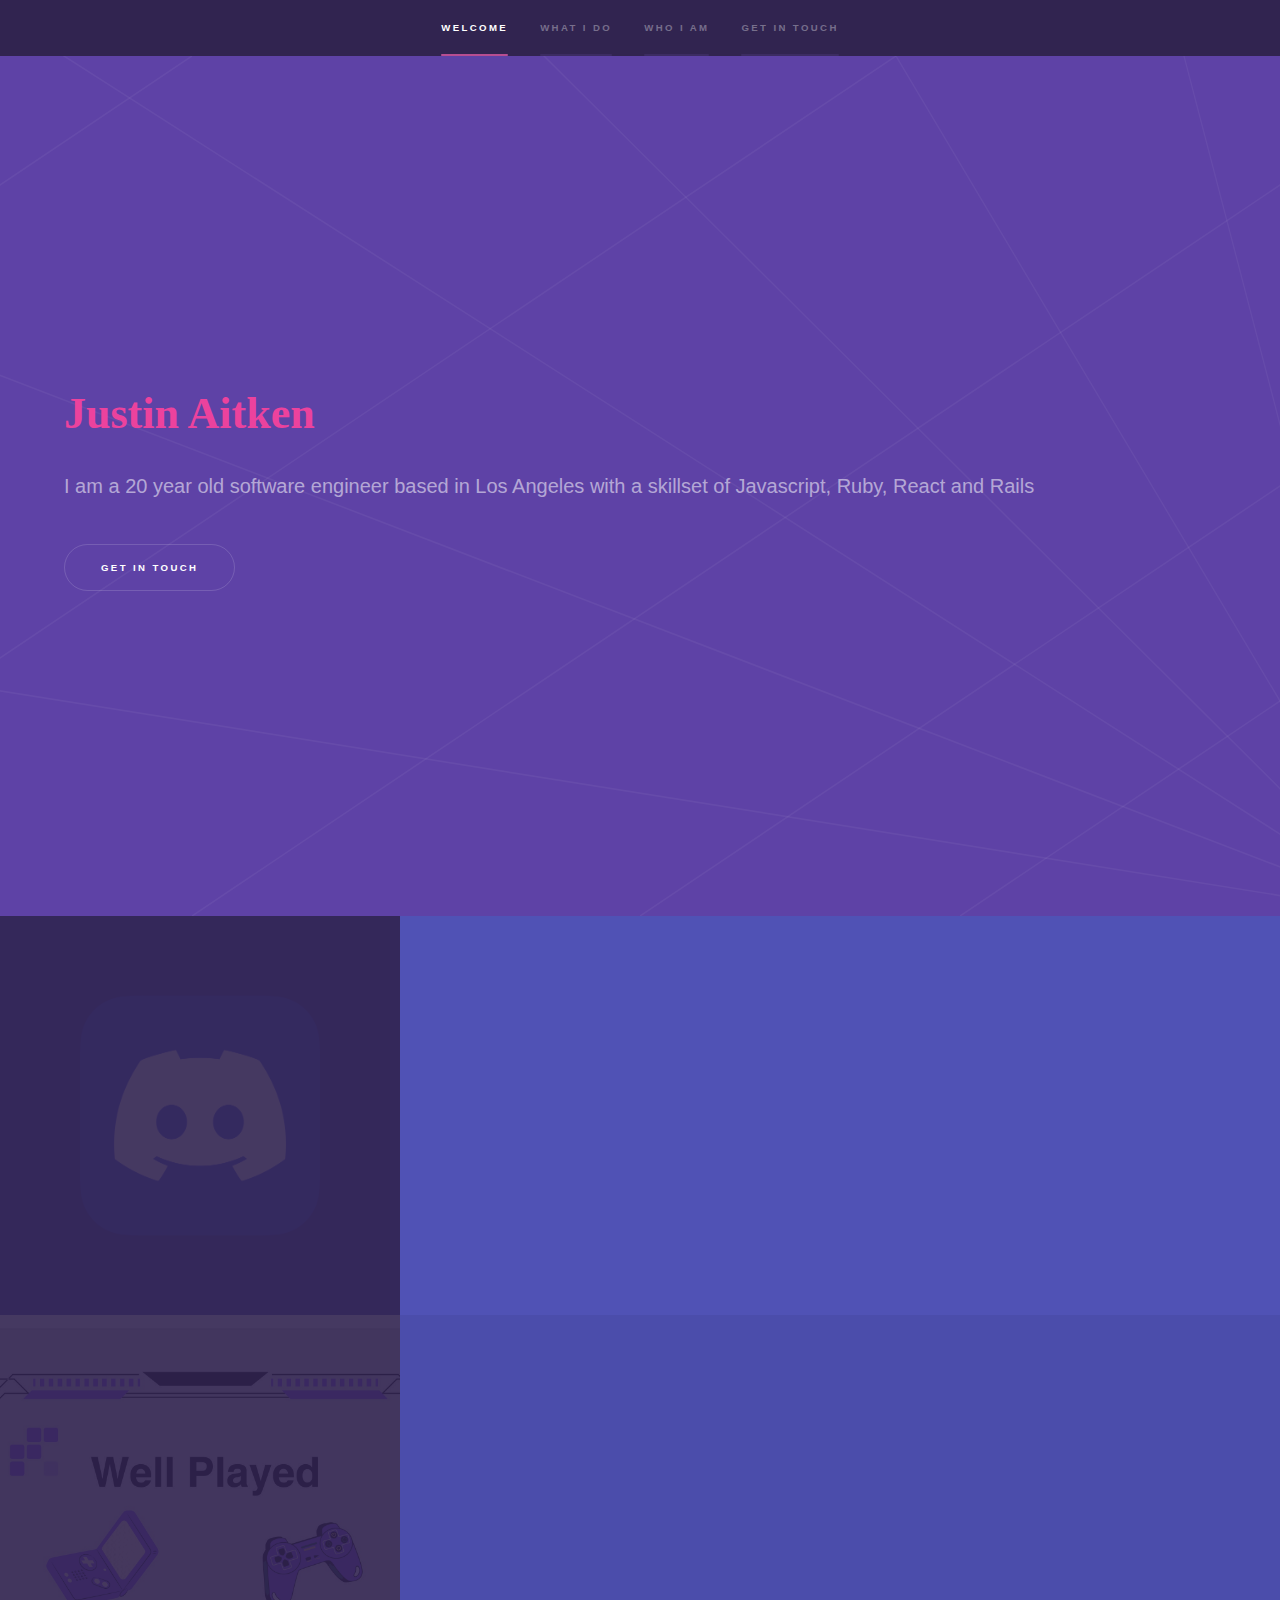
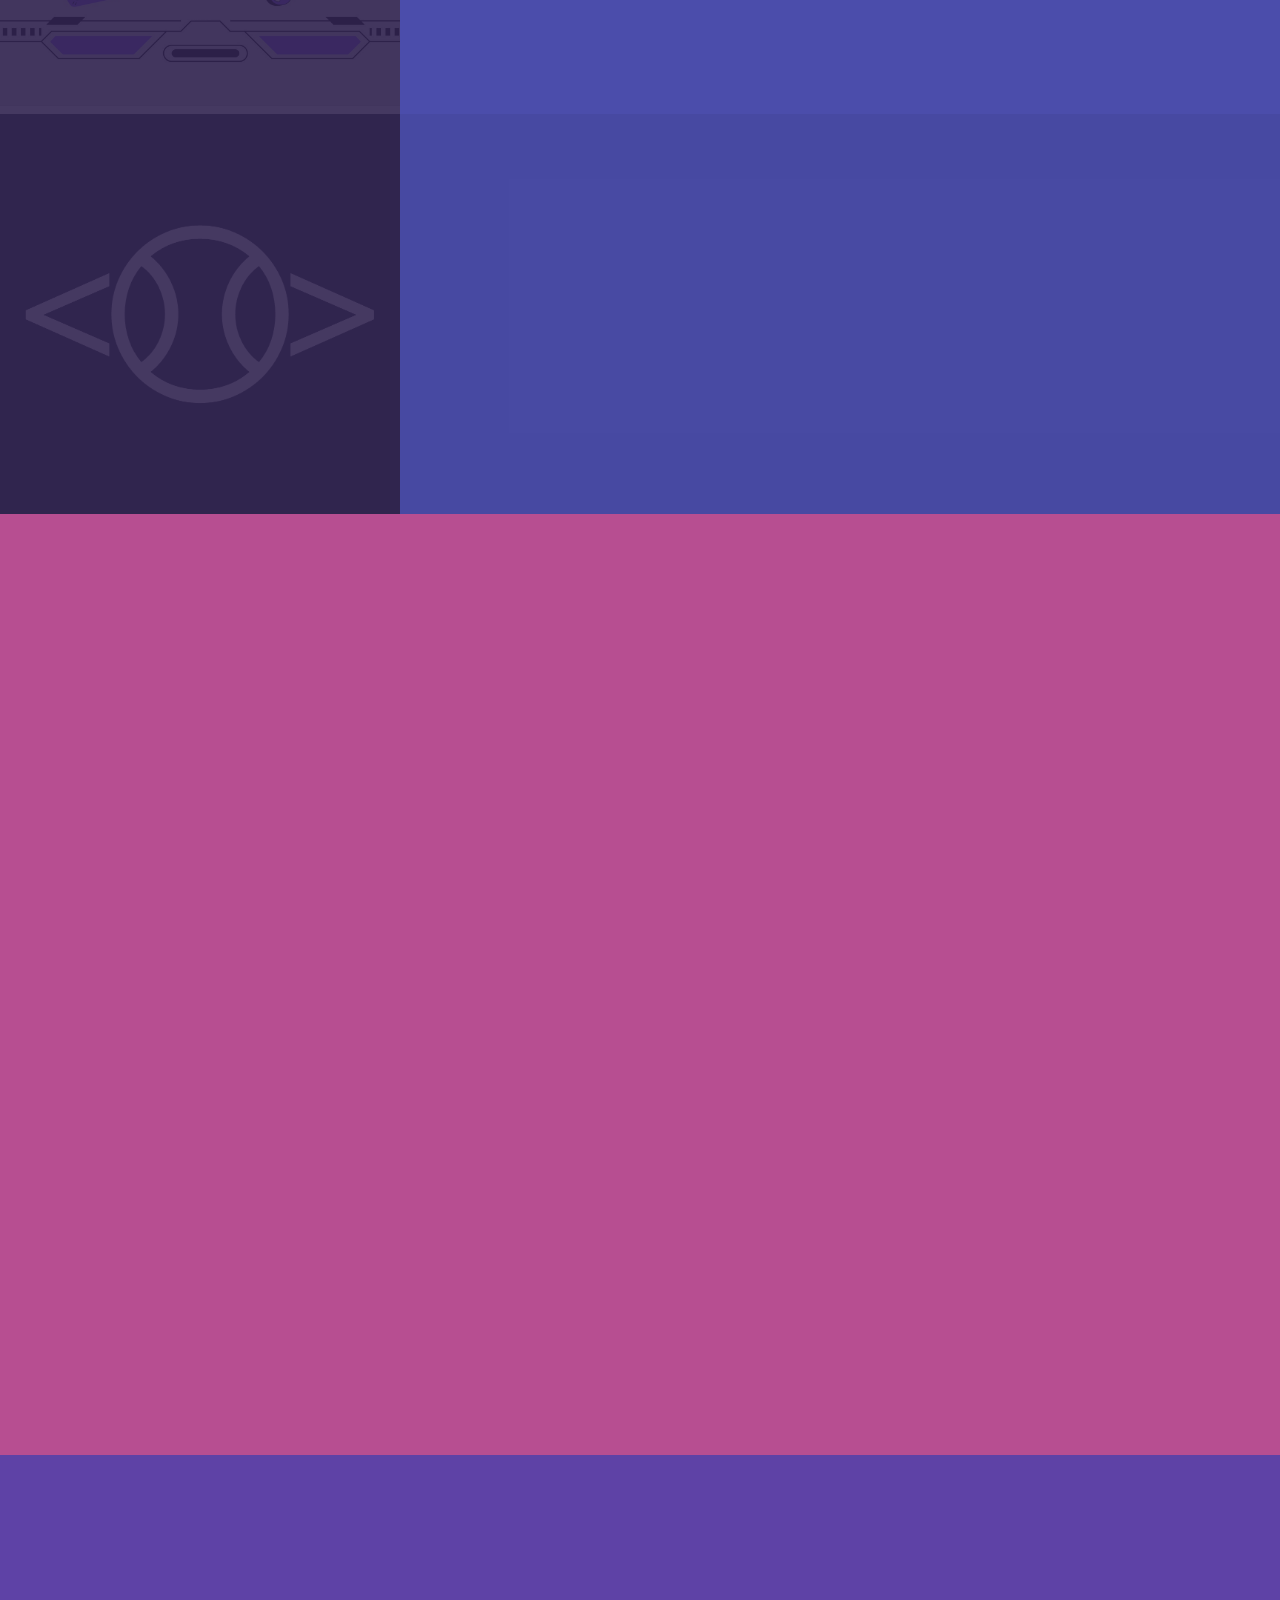
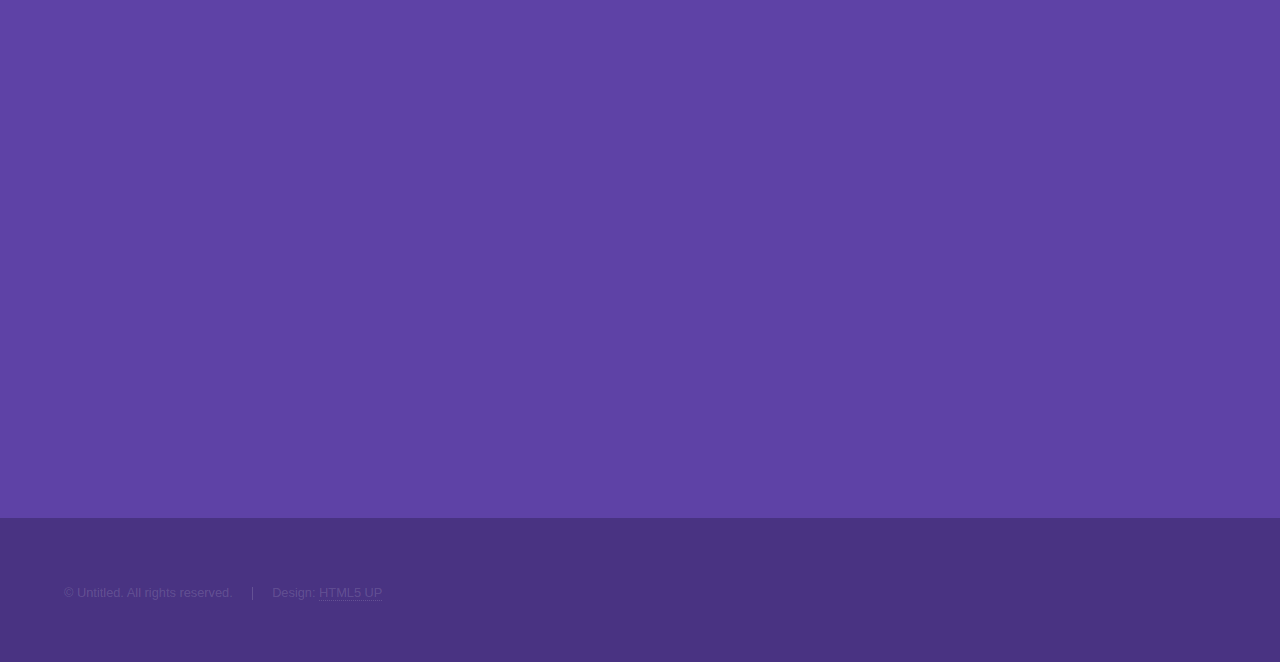
==== index.html @ 2316baf5 "initial 2" ====
<!DOCTYPE HTML>

<!--
	Hyperspace by HTML5 UP
	html5up.net | @ajlkn
	Free for personal and commercial use under the CCA 3.0 license (html5up.net/license)
-->

<html>
	<head>
		<title>Hyperspace by HTML5 UP</title>
		<meta charset="utf-8" />
		<meta name="viewport" content="width=device-width, initial-scale=1, user-scalable=no" />
		<link rel="stylesheet" href="assets/css/main.css" />
		<noscript><link rel="stylesheet" href="assets/css/noscript.css" /></noscript>
	</head>
	<body class="is-preload">

		<!-- Sidebar -->
			<section id="sidebar">
				<div class="inner">
					<nav>
						<ul class="menu-bar">
							<li><a href="#intro">Welcome</a></li>
							<li><a href="#one">What I Do</a></li>
							<li><a href="#two">Who I Am</a></li>
							<li><a href="#three">Get in touch</a></li>
						</ul>
					</nav>
				</div>
			</section>

		<!-- Wrapper -->
			<div id="wrapper">

				<!-- Intro -->
					<section id="intro" class="wrapper style1 fullscreen fade-up">
						<div class="inner">
							<h1 class="sig-name">Justin Aitken</h1>
							<p>I am a 20 year old software engineer based in Los Angeles with a skillset of Javascript, Ruby, React and Rails</p>
							<ul class="actions">
								<li><a href="#three" class="button">GET IN TOUCH</a></li>
							</ul>
						</div>
					</section>
				<!-- One -->
					<section id="one" class="wrapper style2 spotlights">
						<section>
							<a href="#" class="image"><img src="/images/thiscord.webp" alt="" data-position="center center" /></a>
							<div class="content">
								<div class="inner">
									<h2>Thiscord</h2>
									<p>A discord clone made with React, Redux and Rails. Thiscord allows users to create severs where other user can join chat with eachother in real time</p>
									<ul class="actions">
										<li><a href="generic.html" class="button">GitHub</a></li>
									</ul>
									<ul class="actions">
										<li><a href="generic.html" class="button">Live Demo</a></li>
									</ul>
								</div>
							</div>
						</section>
						<section>
							<a href="#" class="image"><img src="images/well-played.jpg" alt="" data-position="top center" /></a>
							<div class="content">
								<div class="inner">
									<h2>Well Played</h2>
									<p>Phasellus convallis elit id ullamcorper pulvinar. Duis aliquam turpis mauris, eu ultricies erat malesuada quis. Aliquam dapibus.</p>
									<ul class="actions">
										<li><a href="generic.html" class="button">GitHub</a></li>
									</ul>
									<ul class="actions">
										<li><a href="generic.html" class="button">Live Demo</a></li>
									</ul>
								</div>
							</div>
						</section>
						<section>
							<a href="#" class="image"><img src="images/comparator.jpg" alt="" data-position="25% 25%" /></a>
							<div class="content">
								<div class="inner">
									<h2>Comparator</h2>
									<p>Phasellus convallis elit id ullamcorper pulvinar. Duis aliquam turpis mauris, eu ultricies erat malesuada quis. Aliquam dapibus.</p>
									<ul class="actions">
										<li><a href="generic.html" class="button">GitHub</a></li>
									</ul>
									<ul class="actions">
										<li><a href="generic.html" class="button">Live Demo</a></li>
									</ul>
								</div>
							</div>
						</section>
					</section>

				<!-- Two -->
					<section id="two" class="wrapper style3 fade-up">
						<div class="inner">
							<h2>What we do</h2>
							<p>Phasellus convallis elit id ullamcorper pulvinar. Duis aliquam turpis mauris, eu ultricies erat malesuada quis. Aliquam dapibus, lacus eget hendrerit bibendum, urna est aliquam sem, sit amet imperdiet est velit quis lorem.</p>
							<div class="features">
								<section>
									<span class="icon solid major fa-code"></span>
									<h3>Lorem ipsum amet</h3>
									<p>Phasellus convallis elit id ullam corper amet et pulvinar. Duis aliquam turpis mauris, sed ultricies erat dapibus.</p>
								</section>
								<section>
									<span class="icon solid major fa-lock"></span>
									<h3>Aliquam sed nullam</h3>
									<p>Phasellus convallis elit id ullam corper amet et pulvinar. Duis aliquam turpis mauris, sed ultricies erat dapibus.</p>
								</section>
								<section>
									<span class="icon solid major fa-cog"></span>
									<h3>Sed erat ullam corper</h3>
									<p>Phasellus convallis elit id ullam corper amet et pulvinar. Duis aliquam turpis mauris, sed ultricies erat dapibus.</p>
								</section>
								<section>
									<span class="icon solid major fa-desktop"></span>
									<h3>Veroeros quis lorem</h3>
									<p>Phasellus convallis elit id ullam corper amet et pulvinar. Duis aliquam turpis mauris, sed ultricies erat dapibus.</p>
								</section>
								<section>
									<span class="icon solid major fa-link"></span>
									<h3>Urna quis bibendum</h3>
									<p>Phasellus convallis elit id ullam corper amet et pulvinar. Duis aliquam turpis mauris, sed ultricies erat dapibus.</p>
								</section>
								<section>
									<span class="icon major fa-gem"></span>
									<h3>Aliquam urna dapibus</h3>
									<p>Phasellus convallis elit id ullam corper amet et pulvinar. Duis aliquam turpis mauris, sed ultricies erat dapibus.</p>
								</section>
							</div>
							<ul class="actions">
								<li><a href="generic.html" class="button">Learn more</a></li>
							</ul>
						</div>
					</section>

				<!-- Three -->
					<section id="three" class="wrapper style1 fade-up">
						<div class="inner">
							<h2>Get in touch</h2>
							<p>Phasellus convallis elit id ullamcorper pulvinar. Duis aliquam turpis mauris, eu ultricies erat malesuada quis. Aliquam dapibus, lacus eget hendrerit bibendum, urna est aliquam sem, sit amet imperdiet est velit quis lorem.</p>
							<div class="split style1">
								<section>
									<form method="post" action="#">
										<div class="fields">
											<div class="field half">
												<label for="name">Name</label>
												<input type="text" name="name" id="name" />
											</div>
											<div class="field half">
												<label for="email">Email</label>
												<input type="text" name="email" id="email" />
											</div>
											<div class="field">
												<label for="message">Message</label>
												<textarea name="message" id="message" rows="5"></textarea>
											</div>
										</div>
										<ul class="actions">
											<li><a href="" class="button submit">Send Message</a></li>
										</ul>
									</form>
								</section>
								<section>
									<ul class="contact">
										<li>
											<h3>Address</h3>
											<span>12345 Somewhere Road #654<br />
											Nashville, TN 00000-0000<br />
											USA</span>
										</li>
										<li>
											<h3>Email</h3>
											<a href="#">user@untitled.tld</a>
										</li>
										<li>
											<h3>Phone</h3>
											<span>(000) 000-0000</span>
										</li>
										<li>
											<h3>Social</h3>
											<ul class="icons">
												<li><a href="#" class="icon brands fa-twitter"><span class="label">Twitter</span></a></li>
												<li><a href="#" class="icon brands fa-facebook-f"><span class="label">Facebook</span></a></li>
												<li><a href="#" class="icon brands fa-github"><span class="label">GitHub</span></a></li>
												<li><a href="#" class="icon brands fa-instagram"><span class="label">Instagram</span></a></li>
												<li><a href="#" class="icon brands fa-linkedin-in"><span class="label">LinkedIn</span></a></li>
											</ul>
										</li>
									</ul>
								</section>
							</div>
						</div>
					</section>

			</div>

		<!-- Footer -->
			<footer id="footer" class="wrapper style1-alt">
				<div class="inner">
					<ul class="menu">
						<li>&copy; Untitled. All rights reserved.</li><li>Design: <a href="http://html5up.net">HTML5 UP</a></li>
					</ul>
				</div>
			</footer>

		<!-- Scripts -->
			<script src="assets/js/jquery.min.js"></script>
			<script src="assets/js/jquery.scrollex.min.js"></script>
			<script src="assets/js/jquery.scrolly.min.js"></script>
			<script src="assets/js/browser.min.js"></script>
			<script src="assets/js/breakpoints.min.js"></script>
			<script src="assets/js/util.js"></script>
			<script src="assets/js/main.js"></script>

	</body>
</html>
---- assets/css/main.css ----
@import url(fontawesome-all.min.css);

/*
	Hyperspace by HTML5 UP
	html5up.net | @ajlkn
	Free for personal and commercial use under the CCA 3.0 license (html5up.net/license)
*/

html, body, div, span, applet, object,
iframe, h1, h2, h3, h4, h5, h6, p, blockquote,
pre, a, abbr, acronym, address, big, cite,
code, del, dfn, em, img, ins, kbd, q, s, samp,
small, strike, strong, sub, sup, tt, var, b,
u, i, center, dl, dt, dd, ol, ul, li, fieldset,
form, label, legend, table, caption, tbody,
tfoot, thead, tr, th, td, article, aside,
canvas, details, embed, figure, figcaption,
footer, header, hgroup, menu, nav, output, ruby,
section, summary, time, mark, audio, video {
	margin: 0;
	padding: 0;
	border: 0;
	font-size: 100%;
	font: inherit;
	vertical-align: baseline;}

article, aside, details, figcaption, figure,
footer, header, hgroup, menu, nav, section {
	display: block;}

body {
	line-height: 1;
}

ol, ul {
	list-style: none;
}

blockquote, q {
	quotes: none;
}

	blockquote:before, blockquote:after, q:before, q:after {
		content: '';
		content: none;
	}

table {
	border-collapse: collapse;
	border-spacing: 0;
}

body {
	-webkit-text-size-adjust: none;
}

mark {
	background-color: transparent;
	color: inherit;
}

input::-moz-focus-inner {
	border: 0;
	padding: 0;
}

input, select, textarea {
	-moz-appearance: none;
	-webkit-appearance: none;
	-ms-appearance: none;
	appearance: none;
}

/* Basic */

	@-ms-viewport {
		width: device-width;
	}

	body {
		-ms-overflow-style: scrollbar;
	}

	@media screen and (max-width: 480px) {

		html, body {
			min-width: 320px;
		}

	}

	html {
		box-sizing: border-box;
	}

	*, *:before, *:after {
		box-sizing: inherit;
	}

	body {
		background: #312450;
	}

		body.is-preload *, body.is-preload *:before, body.is-preload *:after {
			-moz-animation: none !important;
			-webkit-animation: none !important;
			-ms-animation: none !important;
			animation: none !important;
			-moz-transition: none !important;
			-webkit-transition: none !important;
			-ms-transition: none !important;
			transition: none !important;
		}

/* Type */

	body, input, select, textarea {
		color: rgba(255, 255, 255, 0.55);
		font-family: Arial, Helvetica, sans-serif;
		font-size: 16.5pt;
		font-weight: normal;
		line-height: 1.75;
	}

		@media screen and (max-width: 1680px) {

			body, input, select, textarea {
				font-size: 13pt;
			}

		}

		@media screen and (max-width: 1280px) {

			body, input, select, textarea {
				font-size: 12pt;
			}

		}

		@media screen and (max-width: 360px) {

			body, input, select, textarea {
				font-size: 11pt;
			}

		}

	a {
		-moz-transition: color 0.2s ease, border-bottom-color 0.2s ease;
		-webkit-transition: color 0.2s ease, border-bottom-color 0.2s ease;
		-ms-transition: color 0.2s ease, border-bottom-color 0.2s ease;
		transition: color 0.2s ease, border-bottom-color 0.2s ease;
		border-bottom: dotted 1px rgba(255, 255, 255, 0.35);
		color: inherit;
		text-decoration: none;
	}

		a:hover {
			border-bottom-color: transparent;
			color: #ffffff;
		}

	strong, b {
		color: #ffffff;
		font-weight: bold;
	}

	em, i {
		font-style: italic;
	}

	p {
		margin: 0 0 2em 0;
	}

	h1, h2, h3, h4, h5, h6 {
		color: #ffffff;
		font-weight: bold;
		line-height: 1.5;
		margin: 0 0 0.5em 0;
	}

		h1 a, h2 a, h3 a, h4 a, h5 a, h6 a {
			color: inherit;
			text-decoration: none;
		}

	h1 {
		font-size: 2.75em;
	}

		h1.major {
			margin: 0 0 1.3em 0;
			position: relative;
			padding-bottom: 0.35em;
		}

			h1.major:after {
				background-image: -moz-linear-gradient(to right, #5e42a6, #b74e91);
				background-image: -webkit-linear-gradient(to right, #5e42a6, #b74e91);
				background-image: -ms-linear-gradient(to right, #5e42a6, #b74e91);
				background-image: linear-gradient(to right, #5e42a6, #b74e91);
				-moz-transition: max-width 0.2s ease;
				-webkit-transition: max-width 0.2s ease;
				-ms-transition: max-width 0.2s ease;
				transition: max-width 0.2s ease;
				border-radius: 0.2em;
				bottom: 0;
				content: '';
				height: 0.05em;
				position: absolute;
				right: 0;
				width: 100%;
			}

	h2 {
		font-size: 1.75em;
	}

	h3 {
		font-size: 1.1em;
	}

	h4 {
		font-size: 1em;
	}

	h5 {
		font-size: 0.8em;
	}

	h6 {
		font-size: 0.6em;
	}

	@media screen and (max-width: 736px) {

		h1 {
			font-size: 2em;
		}

		h2 {
			font-size: 1.25em;
		}

		h3 {
			font-size: 1em;
		}

		h4 {
			font-size: 0.8em;
		}

		h5 {
			font-size: 0.6em;
		}

		h6 {
			font-size: 0.6em;
		}

	}

	sub {
		font-size: 0.8em;
		position: relative;
		top: 0.5em;
	}

	sup {
		font-size: 0.8em;
		position: relative;
		top: -0.5em;
	}

	blockquote {
		border-left: solid 4px rgba(255, 255, 255, 0.15);
		font-style: italic;
		margin: 0 0 2em 0;
		padding: 0.5em 0 0.5em 2em;
	}

	code {
		background: rgba(255, 255, 255, 0.05);
		border-radius: 0.25em;
		border: solid 1px rgba(255, 255, 255, 0.15);
		font-family: "Courier New", monospace;
		font-size: 0.9em;
		margin: 0 0.25em;
		padding: 0.25em 0.65em;
	}

	pre {
		-webkit-overflow-scrolling: touch;
		font-family: "Courier New", monospace;
		font-size: 0.9em;
		margin: 0 0 2em 0;
	}

		pre code {
			display: block;
			line-height: 1.75em;
			padding: 1em 1.5em;
			overflow-x: auto;
		}

	hr {
		border: 0;
		border-bottom: solid 1px rgba(255, 255, 255, 0.15);
		margin: 2em 0;
	}

		hr.major {
			margin: 3em 0;
		}

	.align-left {
		text-align: left;
	}

	.align-center {
		text-align: center;
	}

	.align-right {
		text-align: right;
	}

/* Row */

	.row {
		display: flex;
		flex-wrap: wrap;
		box-sizing: border-box;
		align-items: stretch;
	}

		.row > * {
			box-sizing: border-box;
		}

		.row.gtr-uniform > * > :last-child {
			margin-bottom: 0;
		}

		.row.aln-left {
			justify-content: flex-start;
		}

		.row.aln-center {
			justify-content: center;
		}

		.row.aln-right {
			justify-content: flex-end;
		}

		.row.aln-top {
			align-items: flex-start;
		}

		.row.aln-middle {
			align-items: center;
		}

		.row.aln-bottom {
			align-items: flex-end;
		}

		.row > .imp {
			order: -1;
		}

		.row > .col-1 {
			width: 8.33333%;
		}

		.row > .off-1 {
			margin-left: 8.33333%;
		}

		.row > .col-2 {
			width: 16.66667%;
		}

		.row > .off-2 {
			margin-left: 16.66667%;
		}

		.row > .col-3 {
			width: 25%;
		}

		.row > .off-3 {
			margin-left: 25%;
		}

		.row > .col-4 {
			width: 33.33333%;
		}

		.row > .off-4 {
			margin-left: 33.33333%;
		}

		.row > .col-5 {
			width: 41.66667%;
		}

		.row > .off-5 {
			margin-left: 41.66667%;
		}

		.row > .col-6 {
			width: 50%;
		}

		.row > .off-6 {
			margin-left: 50%;
		}

		.row > .col-7 {
			width: 58.33333%;
		}

		.row > .off-7 {
			margin-left: 58.33333%;
		}

		.row > .col-8 {
			width: 66.66667%;
		}

		.row > .off-8 {
			margin-left: 66.66667%;
		}

		.row > .col-9 {
			width: 75%;
		}

		.row > .off-9 {
			margin-left: 75%;
		}

		.row > .col-10 {
			width: 83.33333%;
		}

		.row > .off-10 {
			margin-left: 83.33333%;
		}

		.row > .col-11 {
			width: 91.66667%;
		}

		.row > .off-11 {
			margin-left: 91.66667%;
		}

		.row > .col-12 {
			width: 100%;
		}

		.row > .off-12 {
			margin-left: 100%;
		}

		.row.gtr-0 {
			margin-top: 0;
			margin-left: 0em;
		}

			.row.gtr-0 > * {
				padding: 0 0 0 0em;
			}

			.row.gtr-0.gtr-uniform {
				margin-top: 0em;
			}

				.row.gtr-0.gtr-uniform > * {
					padding-top: 0em;
				}

		.row.gtr-25 {
			margin-top: 0;
			margin-left: -0.375em;
		}

			.row.gtr-25 > * {
				padding: 0 0 0 0.375em;
			}

			.row.gtr-25.gtr-uniform {
				margin-top: -0.375em;
			}

				.row.gtr-25.gtr-uniform > * {
					padding-top: 0.375em;
				}

		.row.gtr-50 {
			margin-top: 0;
			margin-left: -0.75em;
		}

			.row.gtr-50 > * {
				padding: 0 0 0 0.75em;
			}

			.row.gtr-50.gtr-uniform {
				margin-top: -0.75em;
			}

				.row.gtr-50.gtr-uniform > * {
					padding-top: 0.75em;
				}

		.row {
			margin-top: 0;
			margin-left: -1.5em;
		}

			.row > * {
				padding: 0 0 0 1.5em;
			}

			.row.gtr-uniform {
				margin-top: -1.5em;
			}

				.row.gtr-uniform > * {
					padding-top: 1.5em;
				}

		.row.gtr-150 {
			margin-top: 0;
			margin-left: -2.25em;
		}

			.row.gtr-150 > * {
				padding: 0 0 0 2.25em;
			}

			.row.gtr-150.gtr-uniform {
				margin-top: -2.25em;
			}

				.row.gtr-150.gtr-uniform > * {
					padding-top: 2.25em;
				}

		.row.gtr-200 {
			margin-top: 0;
			margin-left: -3em;
		}

			.row.gtr-200 > * {
				padding: 0 0 0 3em;
			}

			.row.gtr-200.gtr-uniform {
				margin-top: -3em;
			}

				.row.gtr-200.gtr-uniform > * {
					padding-top: 3em;
				}

		@media screen and (max-width: 1680px) {

			.row {
				display: flex;
				flex-wrap: wrap;
				box-sizing: border-box;
				align-items: stretch;
			}

				.row > * {
					box-sizing: border-box;
				}

				.row.gtr-uniform > * > :last-child {
					margin-bottom: 0;
				}

				.row.aln-left {
					justify-content: flex-start;
				}

				.row.aln-center {
					justify-content: center;
				}

				.row.aln-right {
					justify-content: flex-end;
				}

				.row.aln-top {
					align-items: flex-start;
				}

				.row.aln-middle {
					align-items: center;
				}

				.row.aln-bottom {
					align-items: flex-end;
				}

				.row > .imp-xlarge {
					order: -1;
				}

				.row > .col-1-xlarge {
					width: 8.33333%;
				}

				.row > .off-1-xlarge {
					margin-left: 8.33333%;
				}

				.row > .col-2-xlarge {
					width: 16.66667%;
				}

				.row > .off-2-xlarge {
					margin-left: 16.66667%;
				}

				.row > .col-3-xlarge {
					width: 25%;
				}

				.row > .off-3-xlarge {
					margin-left: 25%;
				}

				.row > .col-4-xlarge {
					width: 33.33333%;
				}

				.row > .off-4-xlarge {
					margin-left: 33.33333%;
				}

				.row > .col-5-xlarge {
					width: 41.66667%;
				}

				.row > .off-5-xlarge {
					margin-left: 41.66667%;
				}

				.row > .col-6-xlarge {
					width: 50%;
				}

				.row > .off-6-xlarge {
					margin-left: 50%;
				}

				.row > .col-7-xlarge {
					width: 58.33333%;
				}

				.row > .off-7-xlarge {
					margin-left: 58.33333%;
				}

				.row > .col-8-xlarge {
					width: 66.66667%;
				}

				.row > .off-8-xlarge {
					margin-left: 66.66667%;
				}

				.row > .col-9-xlarge {
					width: 75%;
				}

				.row > .off-9-xlarge {
					margin-left: 75%;
				}

				.row > .col-10-xlarge {
					width: 83.33333%;
				}

				.row > .off-10-xlarge {
					margin-left: 83.33333%;
				}

				.row > .col-11-xlarge {
					width: 91.66667%;
				}

				.row > .off-11-xlarge {
					margin-left: 91.66667%;
				}

				.row > .col-12-xlarge {
					width: 100%;
				}

				.row > .off-12-xlarge {
					margin-left: 100%;
				}

				.row.gtr-0 {
					margin-top: 0;
					margin-left: 0em;
				}

					.row.gtr-0 > * {
						padding: 0 0 0 0em;
					}

					.row.gtr-0.gtr-uniform {
						margin-top: 0em;
					}

						.row.gtr-0.gtr-uniform > * {
							padding-top: 0em;
						}

				.row.gtr-25 {
					margin-top: 0;
					margin-left: -0.375em;
				}

					.row.gtr-25 > * {
						padding: 0 0 0 0.375em;
					}

					.row.gtr-25.gtr-uniform {
						margin-top: -0.375em;
					}

						.row.gtr-25.gtr-uniform > * {
							padding-top: 0.375em;
						}

				.row.gtr-50 {
					margin-top: 0;
					margin-left: -0.75em;
				}

					.row.gtr-50 > * {
						padding: 0 0 0 0.75em;
					}

					.row.gtr-50.gtr-uniform {
						margin-top: -0.75em;
					}

						.row.gtr-50.gtr-uniform > * {
							padding-top: 0.75em;
						}

				.row {
					margin-top: 0;
					margin-left: -1.5em;
				}

					.row > * {
						padding: 0 0 0 1.5em;
					}

					.row.gtr-uniform {
						margin-top: -1.5em;
					}

						.row.gtr-uniform > * {
							padding-top: 1.5em;
						}

				.row.gtr-150 {
					margin-top: 0;
					margin-left: -2.25em;
				}

					.row.gtr-150 > * {
						padding: 0 0 0 2.25em;
					}

					.row.gtr-150.gtr-uniform {
						margin-top: -2.25em;
					}

						.row.gtr-150.gtr-uniform > * {
							padding-top: 2.25em;
						}

				.row.gtr-200 {
					margin-top: 0;
					margin-left: -3em;
				}

					.row.gtr-200 > * {
						padding: 0 0 0 3em;
					}

					.row.gtr-200.gtr-uniform {
						margin-top: -3em;
					}

						.row.gtr-200.gtr-uniform > * {
							padding-top: 3em;
						}

		}

		@media screen and (max-width: 1280px) {

			.row {
				display: flex;
				flex-wrap: wrap;
				box-sizing: border-box;
				align-items: stretch;
			}

				.row > * {
					box-sizing: border-box;
				}

				.row.gtr-uniform > * > :last-child {
					margin-bottom: 0;
				}

				.row.aln-left {
					justify-content: flex-start;
				}

				.row.aln-center {
					justify-content: center;
				}

				.row.aln-right {
					justify-content: flex-end;
				}

				.row.aln-top {
					align-items: flex-start;
				}

				.row.aln-middle {
					align-items: center;
				}

				.row.aln-bottom {
					align-items: flex-end;
				}

				.row > .imp-large {
					order: -1;
				}

				.row > .col-1-large {
					width: 8.33333%;
				}

				.row > .off-1-large {
					margin-left: 8.33333%;
				}

				.row > .col-2-large {
					width: 16.66667%;
				}

				.row > .off-2-large {
					margin-left: 16.66667%;
				}

				.row > .col-3-large {
					width: 25%;
				}

				.row > .off-3-large {
					margin-left: 25%;
				}

				.row > .col-4-large {
					width: 33.33333%;
				}

				.row > .off-4-large {
					margin-left: 33.33333%;
				}

				.row > .col-5-large {
					width: 41.66667%;
				}

				.row > .off-5-large {
					margin-left: 41.66667%;
				}

				.row > .col-6-large {
					width: 50%;
				}

				.row > .off-6-large {
					margin-left: 50%;
				}

				.row > .col-7-large {
					width: 58.33333%;
				}

				.row > .off-7-large {
					margin-left: 58.33333%;
				}

				.row > .col-8-large {
					width: 66.66667%;
				}

				.row > .off-8-large {
					margin-left: 66.66667%;
				}

				.row > .col-9-large {
					width: 75%;
				}

				.row > .off-9-large {
					margin-left: 75%;
				}

				.row > .col-10-large {
					width: 83.33333%;
				}

				.row > .off-10-large {
					margin-left: 83.33333%;
				}

				.row > .col-11-large {
					width: 91.66667%;
				}

				.row > .off-11-large {
					margin-left: 91.66667%;
				}

				.row > .col-12-large {
					width: 100%;
				}

				.row > .off-12-large {
					margin-left: 100%;
				}

				.row.gtr-0 {
					margin-top: 0;
					margin-left: 0em;
				}

					.row.gtr-0 > * {
						padding: 0 0 0 0em;
					}

					.row.gtr-0.gtr-uniform {
						margin-top: 0em;
					}

						.row.gtr-0.gtr-uniform > * {
							padding-top: 0em;
						}

				.row.gtr-25 {
					margin-top: 0;
					margin-left: -0.375em;
				}

					.row.gtr-25 > * {
						padding: 0 0 0 0.375em;
					}

					.row.gtr-25.gtr-uniform {
						margin-top: -0.375em;
					}

						.row.gtr-25.gtr-uniform > * {
							padding-top: 0.375em;
						}

				.row.gtr-50 {
					margin-top: 0;
					margin-left: -0.75em;
				}

					.row.gtr-50 > * {
						padding: 0 0 0 0.75em;
					}

					.row.gtr-50.gtr-uniform {
						margin-top: -0.75em;
					}

						.row.gtr-50.gtr-uniform > * {
							padding-top: 0.75em;
						}

				.row {
					margin-top: 0;
					margin-left: -1.5em;
				}

					.row > * {
						padding: 0 0 0 1.5em;
					}

					.row.gtr-uniform {
						margin-top: -1.5em;
					}

						.row.gtr-uniform > * {
							padding-top: 1.5em;
						}

				.row.gtr-150 {
					margin-top: 0;
					margin-left: -2.25em;
				}

					.row.gtr-150 > * {
						padding: 0 0 0 2.25em;
					}

					.row.gtr-150.gtr-uniform {
						margin-top: -2.25em;
					}

						.row.gtr-150.gtr-uniform > * {
							padding-top: 2.25em;
						}

				.row.gtr-200 {
					margin-top: 0;
					margin-left: -3em;
				}

					.row.gtr-200 > * {
						padding: 0 0 0 3em;
					}

					.row.gtr-200.gtr-uniform {
						margin-top: -3em;
					}

						.row.gtr-200.gtr-uniform > * {
							padding-top: 3em;
						}

		}

		@media screen and (max-width: 980px) {

			.row {
				display: flex;
				flex-wrap: wrap;
				box-sizing: border-box;
				align-items: stretch;
			}

				.row > * {
					box-sizing: border-box;
				}

				.row.gtr-uniform > * > :last-child {
					margin-bottom: 0;
				}

				.row.aln-left {
					justify-content: flex-start;
				}

				.row.aln-center {
					justify-content: center;
				}

				.row.aln-right {
					justify-content: flex-end;
				}

				.row.aln-top {
					align-items: flex-start;
				}

				.row.aln-middle {
					align-items: center;
				}

				.row.aln-bottom {
					align-items: flex-end;
				}

				.row > .imp-medium {
					order: -1;
				}

				.row > .col-1-medium {
					width: 8.33333%;
				}

				.row > .off-1-medium {
					margin-left: 8.33333%;
				}

				.row > .col-2-medium {
					width: 16.66667%;
				}

				.row > .off-2-medium {
					margin-left: 16.66667%;
				}

				.row > .col-3-medium {
					width: 25%;
				}

				.row > .off-3-medium {
					margin-left: 25%;
				}

				.row > .col-4-medium {
					width: 33.33333%;
				}

				.row > .off-4-medium {
					margin-left: 33.33333%;
				}

				.row > .col-5-medium {
					width: 41.66667%;
				}

				.row > .off-5-medium {
					margin-left: 41.66667%;
				}

				.row > .col-6-medium {
					width: 50%;
				}

				.row > .off-6-medium {
					margin-left: 50%;
				}

				.row > .col-7-medium {
					width: 58.33333%;
				}

				.row > .off-7-medium {
					margin-left: 58.33333%;
				}

				.row > .col-8-medium {
					width: 66.66667%;
				}

				.row > .off-8-medium {
					margin-left: 66.66667%;
				}

				.row > .col-9-medium {
					width: 75%;
				}

				.row > .off-9-medium {
					margin-left: 75%;
				}

				.row > .col-10-medium {
					width: 83.33333%;
				}

				.row > .off-10-medium {
					margin-left: 83.33333%;
				}

				.row > .col-11-medium {
					width: 91.66667%;
				}

				.row > .off-11-medium {
					margin-left: 91.66667%;
				}

				.row > .col-12-medium {
					width: 100%;
				}

				.row > .off-12-medium {
					margin-left: 100%;
				}

				.row.gtr-0 {
					margin-top: 0;
					margin-left: 0em;
				}

					.row.gtr-0 > * {
						padding: 0 0 0 0em;
					}

					.row.gtr-0.gtr-uniform {
						margin-top: 0em;
					}

						.row.gtr-0.gtr-uniform > * {
							padding-top: 0em;
						}

				.row.gtr-25 {
					margin-top: 0;
					margin-left: -0.375em;
				}

					.row.gtr-25 > * {
						padding: 0 0 0 0.375em;
					}

					.row.gtr-25.gtr-uniform {
						margin-top: -0.375em;
					}

						.row.gtr-25.gtr-uniform > * {
							padding-top: 0.375em;
						}

				.row.gtr-50 {
					margin-top: 0;
					margin-left: -0.75em;
				}

					.row.gtr-50 > * {
						padding: 0 0 0 0.75em;
					}

					.row.gtr-50.gtr-uniform {
						margin-top: -0.75em;
					}

						.row.gtr-50.gtr-uniform > * {
							padding-top: 0.75em;
						}

				.row {
					margin-top: 0;
					margin-left: -1.5em;
				}

					.row > * {
						padding: 0 0 0 1.5em;
					}

					.row.gtr-uniform {
						margin-top: -1.5em;
					}

						.row.gtr-uniform > * {
							padding-top: 1.5em;
						}

				.row.gtr-150 {
					margin-top: 0;
					margin-left: -2.25em;
				}

					.row.gtr-150 > * {
						padding: 0 0 0 2.25em;
					}

					.row.gtr-150.gtr-uniform {
						margin-top: -2.25em;
					}

						.row.gtr-150.gtr-uniform > * {
							padding-top: 2.25em;
						}

				.row.gtr-200 {
					margin-top: 0;
					margin-left: -3em;
				}

					.row.gtr-200 > * {
						padding: 0 0 0 3em;
					}

					.row.gtr-200.gtr-uniform {
						margin-top: -3em;
					}

						.row.gtr-200.gtr-uniform > * {
							padding-top: 3em;
						}

		}

		@media screen and (max-width: 736px) {

			.row {
				display: flex;
				flex-wrap: wrap;
				box-sizing: border-box;
				align-items: stretch;
			}

				.row > * {
					box-sizing: border-box;
				}

				.row.gtr-uniform > * > :last-child {
					margin-bottom: 0;
				}

				.row.aln-left {
					justify-content: flex-start;
				}

				.row.aln-center {
					justify-content: center;
				}

				.row.aln-right {
					justify-content: flex-end;
				}

				.row.aln-top {
					align-items: flex-start;
				}

				.row.aln-middle {
					align-items: center;
				}

				.row.aln-bottom {
					align-items: flex-end;
				}

				.row > .imp-small {
					order: -1;
				}

				.row > .col-1-small {
					width: 8.33333%;
				}

				.row > .off-1-small {
					margin-left: 8.33333%;
				}

				.row > .col-2-small {
					width: 16.66667%;
				}

				.row > .off-2-small {
					margin-left: 16.66667%;
				}

				.row > .col-3-small {
					width: 25%;
				}

				.row > .off-3-small {
					margin-left: 25%;
				}

				.row > .col-4-small {
					width: 33.33333%;
				}

				.row > .off-4-small {
					margin-left: 33.33333%;
				}

				.row > .col-5-small {
					width: 41.66667%;
				}

				.row > .off-5-small {
					margin-left: 41.66667%;
				}

				.row > .col-6-small {
					width: 50%;
				}

				.row > .off-6-small {
					margin-left: 50%;
				}

				.row > .col-7-small {
					width: 58.33333%;
				}

				.row > .off-7-small {
					margin-left: 58.33333%;
				}

				.row > .col-8-small {
					width: 66.66667%;
				}

				.row > .off-8-small {
					margin-left: 66.66667%;
				}

				.row > .col-9-small {
					width: 75%;
				}

				.row > .off-9-small {
					margin-left: 75%;
				}

				.row > .col-10-small {
					width: 83.33333%;
				}

				.row > .off-10-small {
					margin-left: 83.33333%;
				}

				.row > .col-11-small {
					width: 91.66667%;
				}

				.row > .off-11-small {
					margin-left: 91.66667%;
				}

				.row > .col-12-small {
					width: 100%;
				}

				.row > .off-12-small {
					margin-left: 100%;
				}

				.row.gtr-0 {
					margin-top: 0;
					margin-left: 0em;
				}

					.row.gtr-0 > * {
						padding: 0 0 0 0em;
					}

					.row.gtr-0.gtr-uniform {
						margin-top: 0em;
					}

						.row.gtr-0.gtr-uniform > * {
							padding-top: 0em;
						}

				.row.gtr-25 {
					margin-top: 0;
					margin-left: -0.375em;
				}

					.row.gtr-25 > * {
						padding: 0 0 0 0.375em;
					}

					.row.gtr-25.gtr-uniform {
						margin-top: -0.375em;
					}

						.row.gtr-25.gtr-uniform > * {
							padding-top: 0.375em;
						}

				.row.gtr-50 {
					margin-top: 0;
					margin-left: -0.75em;
				}

					.row.gtr-50 > * {
						padding: 0 0 0 0.75em;
					}

					.row.gtr-50.gtr-uniform {
						margin-top: -0.75em;
					}

						.row.gtr-50.gtr-uniform > * {
							padding-top: 0.75em;
						}

				.row {
					margin-top: 0;
					margin-left: -1.5em;
				}

					.row > * {
						padding: 0 0 0 1.5em;
					}

					.row.gtr-uniform {
						margin-top: -1.5em;
					}

						.row.gtr-uniform > * {
							padding-top: 1.5em;
						}

				.row.gtr-150 {
					margin-top: 0;
					margin-left: -2.25em;
				}

					.row.gtr-150 > * {
						padding: 0 0 0 2.25em;
					}

					.row.gtr-150.gtr-uniform {
						margin-top: -2.25em;
					}

						.row.gtr-150.gtr-uniform > * {
							padding-top: 2.25em;
						}

				.row.gtr-200 {
					margin-top: 0;
					margin-left: -3em;
				}

					.row.gtr-200 > * {
						padding: 0 0 0 3em;
					}

					.row.gtr-200.gtr-uniform {
						margin-top: -3em;
					}

						.row.gtr-200.gtr-uniform > * {
							padding-top: 3em;
						}

		}

		@media screen and (max-width: 480px) {

			.row {
				display: flex;
				flex-wrap: wrap;
				box-sizing: border-box;
				align-items: stretch;
			}

				.row > * {
					box-sizing: border-box;
				}

				.row.gtr-uniform > * > :last-child {
					margin-bottom: 0;
				}

				.row.aln-left {
					justify-content: flex-start;
				}

				.row.aln-center {
					justify-content: center;
				}

				.row.aln-right {
					justify-content: flex-end;
				}

				.row.aln-top {
					align-items: flex-start;
				}

				.row.aln-middle {
					align-items: center;
				}

				.row.aln-bottom {
					align-items: flex-end;
				}

				.row > .imp-xsmall {
					order: -1;
				}

				.row > .col-1-xsmall {
					width: 8.33333%;
				}

				.row > .off-1-xsmall {
					margin-left: 8.33333%;
				}

				.row > .col-2-xsmall {
					width: 16.66667%;
				}

				.row > .off-2-xsmall {
					margin-left: 16.66667%;
				}

				.row > .col-3-xsmall {
					width: 25%;
				}

				.row > .off-3-xsmall {
					margin-left: 25%;
				}

				.row > .col-4-xsmall {
					width: 33.33333%;
				}

				.row > .off-4-xsmall {
					margin-left: 33.33333%;
				}

				.row > .col-5-xsmall {
					width: 41.66667%;
				}

				.row > .off-5-xsmall {
					margin-left: 41.66667%;
				}

				.row > .col-6-xsmall {
					width: 50%;
				}

				.row > .off-6-xsmall {
					margin-left: 50%;
				}

				.row > .col-7-xsmall {
					width: 58.33333%;
				}

				.row > .off-7-xsmall {
					margin-left: 58.33333%;
				}

				.row > .col-8-xsmall {
					width: 66.66667%;
				}

				.row > .off-8-xsmall {
					margin-left: 66.66667%;
				}

				.row > .col-9-xsmall {
					width: 75%;
				}

				.row > .off-9-xsmall {
					margin-left: 75%;
				}

				.row > .col-10-xsmall {
					width: 83.33333%;
				}

				.row > .off-10-xsmall {
					margin-left: 83.33333%;
				}

				.row > .col-11-xsmall {
					width: 91.66667%;
				}

				.row > .off-11-xsmall {
					margin-left: 91.66667%;
				}

				.row > .col-12-xsmall {
					width: 100%;
				}

				.row > .off-12-xsmall {
					margin-left: 100%;
				}

				.row.gtr-0 {
					margin-top: 0;
					margin-left: 0em;
				}

					.row.gtr-0 > * {
						padding: 0 0 0 0em;
					}

					.row.gtr-0.gtr-uniform {
						margin-top: 0em;
					}

						.row.gtr-0.gtr-uniform > * {
							padding-top: 0em;
						}

				.row.gtr-25 {
					margin-top: 0;
					margin-left: -0.375em;
				}

					.row.gtr-25 > * {
						padding: 0 0 0 0.375em;
					}

					.row.gtr-25.gtr-uniform {
						margin-top: -0.375em;
					}

						.row.gtr-25.gtr-uniform > * {
							padding-top: 0.375em;
						}

				.row.gtr-50 {
					margin-top: 0;
					margin-left: -0.75em;
				}

					.row.gtr-50 > * {
						padding: 0 0 0 0.75em;
					}

					.row.gtr-50.gtr-uniform {
						margin-top: -0.75em;
					}

						.row.gtr-50.gtr-uniform > * {
							padding-top: 0.75em;
						}

				.row {
					margin-top: 0;
					margin-left: -1.5em;
				}

					.row > * {
						padding: 0 0 0 1.5em;
					}

					.row.gtr-uniform {
						margin-top: -1.5em;
					}

						.row.gtr-uniform > * {
							padding-top: 1.5em;
						}

				.row.gtr-150 {
					margin-top: 0;
					margin-left: -2.25em;
				}

					.row.gtr-150 > * {
						padding: 0 0 0 2.25em;
					}

					.row.gtr-150.gtr-uniform {
						margin-top: -2.25em;
					}

						.row.gtr-150.gtr-uniform > * {
							padding-top: 2.25em;
						}

				.row.gtr-200 {
					margin-top: 0;
					margin-left: -3em;
				}

					.row.gtr-200 > * {
						padding: 0 0 0 3em;
					}

					.row.gtr-200.gtr-uniform {
						margin-top: -3em;
					}

						.row.gtr-200.gtr-uniform > * {
							padding-top: 3em;
						}

		}

/* Box */

	.box {
		border-radius: 0.25em;
		border: solid 1px rgba(255, 255, 255, 0.15);
		margin-bottom: 2em;
		padding: 1.5em;
	}

		.box > :last-child,
		.box > :last-child > :last-child,
		.box > :last-child > :last-child > :last-child {
			margin-bottom: 0;
		}

		.box.alt {
			border: 0;
			border-radius: 0;
			padding: 0;
		}

/* Button */

	input[type="submit"],
	input[type="reset"],
	input[type="button"],
	button,
	.button {
		-moz-appearance: none;
		-webkit-appearance: none;
		-ms-appearance: none;
		appearance: none;
		-moz-transition: border-color 0.2s ease;
		-webkit-transition: border-color 0.2s ease;
		-ms-transition: border-color 0.2s ease;
		transition: border-color 0.2s ease;
		background-color: transparent;
		border: solid 1px !important;
		border-color: rgba(255, 255, 255, 0.15) !important;
		border-radius: 3em;
		color: #ffffff !important;
		cursor: pointer;
		display: inline-block;
		font-size: 0.6em;
		font-weight: bold;
		height: calc(4.75em + 2px);
		letter-spacing: 0.25em;
		line-height: 4.75em;
		outline: 0;
		padding: 0 3.75em;
		position: relative;
		text-align: center;
		text-decoration: none;
		text-transform: uppercase;
		white-space: nowrap;
	}

		input[type="submit"]:after,
		input[type="reset"]:after,
		input[type="button"]:after,
		button:after,
		.button:after {
			-moz-transform: scale(0.25);
			-webkit-transform: scale(0.25);
			-ms-transform: scale(0.25);
			transform: scale(0.25);
			pointer-events: none;
			-moz-transition: opacity 0.2s ease, -moz-transform 0.2s ease;
			-webkit-transition: opacity 0.2s ease, -webkit-transform 0.2s ease;
			-ms-transition: opacity 0.2s ease, -ms-transform 0.2s ease;
			transition: opacity 0.2s ease, transform 0.2s ease;
			background: #ffffff;
			border-radius: 3em;
			content: '';
			height: 100%;
			left: 0;
			opacity: 0;
			position: absolute;
			top: 0;
			width: 100%;
		}

		input[type="submit"].icon:before,
		input[type="reset"].icon:before,
		input[type="button"].icon:before,
		button.icon:before,
		.button.icon:before {
			margin-right: 0.75em;
		}

		input[type="submit"].fit,
		input[type="reset"].fit,
		input[type="button"].fit,
		button.fit,
		.button.fit {
			width: 100%;
		}

		input[type="submit"].small,
		input[type="reset"].small,
		input[type="button"].small,
		button.small,
		.button.small {
			font-size: 0.4em;
		}

		input[type="submit"].large,
		input[type="reset"].large,
		input[type="button"].large,
		button.large,
		.button.large {
			font-size: 0.8em;
		}

		input[type="submit"].primary,
		input[type="reset"].primary,
		input[type="button"].primary,
		button.primary,
		.button.primary {
			background-color: #ffffff;
			color: #312450 !important;
		}

			input[type="submit"].primary:after,
			input[type="reset"].primary:after,
			input[type="button"].primary:after,
			button.primary:after,
			.button.primary:after {
				display: none;
			}

		input[type="submit"].disabled, input[type="submit"]:disabled,
		input[type="reset"].disabled,
		input[type="reset"]:disabled,
		input[type="button"].disabled,
		input[type="button"]:disabled,
		button.disabled,
		button:disabled,
		.button.disabled,
		.button:disabled {
			cursor: default;
			opacity: 0.5;
			pointer-events: none;
		}

		input[type="submit"]:hover,
		input[type="reset"]:hover,
		input[type="button"]:hover,
		button:hover,
		.button:hover {
			border-color: rgba(255, 255, 255, 0.55) !important;
		}

			input[type="submit"]:hover:after,
			input[type="reset"]:hover:after,
			input[type="button"]:hover:after,
			button:hover:after,
			.button:hover:after {
				opacity: 0.05;
				-moz-transform: scale(1);
				-webkit-transform: scale(1);
				-ms-transform: scale(1);
				transform: scale(1);
			}

			input[type="submit"]:hover:active,
			input[type="reset"]:hover:active,
			input[type="button"]:hover:active,
			button:hover:active,
			.button:hover:active {
				border-color: #ffffff !important;
			}

				input[type="submit"]:hover:active:after,
				input[type="reset"]:hover:active:after,
				input[type="button"]:hover:active:after,
				button:hover:active:after,
				.button:hover:active:after {
					opacity: 0.1;
				}

/* Features */

	.features {
		display: -moz-flex;
		display: -webkit-flex;
		display: -ms-flex;
		display: flex;
		-moz-flex-wrap: wrap;
		-webkit-flex-wrap: wrap;
		-ms-flex-wrap: wrap;
		flex-wrap: wrap;
		border-radius: 0.25em;
		border: solid 1px rgba(255, 255, 255, 0.15);
		background: rgba(255, 255, 255, 0.05);
		margin: 0 0 2em 0;
	}

		.features section {
			padding: 3.5em 3em 1em 7em ;
			width: 50%;
			border-top: solid 1px rgba(255, 255, 255, 0.15);
			position: relative;
		}

			.features section:nth-child(-n + 2) {
				border-top-width: 0;
			}

			.features section:nth-child(2n) {
				border-left: solid 1px rgba(255, 255, 255, 0.15);
			}

			.features section .icon {
				-moz-transition: opacity 0.5s ease, -moz-transform 0.5s ease;
				-webkit-transition: opacity 0.5s ease, -webkit-transform 0.5s ease;
				-ms-transition: opacity 0.5s ease, -ms-transform 0.5s ease;
				transition: opacity 0.5s ease, transform 0.5s ease;
				-moz-transition-delay: 1s;
				-webkit-transition-delay: 1s;
				-ms-transition-delay: 1s;
				transition-delay: 1s;
				-moz-transform: scale(1);
				-webkit-transform: scale(1);
				-ms-transform: scale(1);
				transform: scale(1);
				position: absolute;
				left: 3em;
				top: 3em;
				opacity: 1;
			}

			.features section:nth-child(1) .icon {
				-moz-transition-delay: 0.15s;
				-webkit-transition-delay: 0.15s;
				-ms-transition-delay: 0.15s;
				transition-delay: 0.15s;
			}

			.features section:nth-child(2) .icon {
				-moz-transition-delay: 0.3s;
				-webkit-transition-delay: 0.3s;
				-ms-transition-delay: 0.3s;
				transition-delay: 0.3s;
			}

			.features section:nth-child(3) .icon {
				-moz-transition-delay: 0.45s;
				-webkit-transition-delay: 0.45s;
				-ms-transition-delay: 0.45s;
				transition-delay: 0.45s;
			}

			.features section:nth-child(4) .icon {
				-moz-transition-delay: 0.6s;
				-webkit-transition-delay: 0.6s;
				-ms-transition-delay: 0.6s;
				transition-delay: 0.6s;
			}

			.features section:nth-child(5) .icon {
				-moz-transition-delay: 0.75s;
				-webkit-transition-delay: 0.75s;
				-ms-transition-delay: 0.75s;
				transition-delay: 0.75s;
			}

			.features section:nth-child(6) .icon {
				-moz-transition-delay: 0.9s;
				-webkit-transition-delay: 0.9s;
				-ms-transition-delay: 0.9s;
				transition-delay: 0.9s;
			}

			.features section:nth-child(7) .icon {
				-moz-transition-delay: 1.05s;
				-webkit-transition-delay: 1.05s;
				-ms-transition-delay: 1.05s;
				transition-delay: 1.05s;
			}

			.features section:nth-child(8) .icon {
				-moz-transition-delay: 1.2s;
				-webkit-transition-delay: 1.2s;
				-ms-transition-delay: 1.2s;
				transition-delay: 1.2s;
			}

			.features section:nth-child(9) .icon {
				-moz-transition-delay: 1.35s;
				-webkit-transition-delay: 1.35s;
				-ms-transition-delay: 1.35s;
				transition-delay: 1.35s;
			}

			.features section:nth-child(10) .icon {
				-moz-transition-delay: 1.5s;
				-webkit-transition-delay: 1.5s;
				-ms-transition-delay: 1.5s;
				transition-delay: 1.5s;
			}

			.features section:nth-child(11) .icon {
				-moz-transition-delay: 1.65s;
				-webkit-transition-delay: 1.65s;
				-ms-transition-delay: 1.65s;
				transition-delay: 1.65s;
			}

			.features section:nth-child(12) .icon {
				-moz-transition-delay: 1.8s;
				-webkit-transition-delay: 1.8s;
				-ms-transition-delay: 1.8s;
				transition-delay: 1.8s;
			}

			.features section:nth-child(13) .icon {
				-moz-transition-delay: 1.95s;
				-webkit-transition-delay: 1.95s;
				-ms-transition-delay: 1.95s;
				transition-delay: 1.95s;
			}

			.features section:nth-child(14) .icon {
				-moz-transition-delay: 2.1s;
				-webkit-transition-delay: 2.1s;
				-ms-transition-delay: 2.1s;
				transition-delay: 2.1s;
			}

			.features section:nth-child(15) .icon {
				-moz-transition-delay: 2.25s;
				-webkit-transition-delay: 2.25s;
				-ms-transition-delay: 2.25s;
				transition-delay: 2.25s;
			}

			.features section:nth-child(16) .icon {
				-moz-transition-delay: 2.4s;
				-webkit-transition-delay: 2.4s;
				-ms-transition-delay: 2.4s;
				transition-delay: 2.4s;
			}

			.features section:nth-child(17) .icon {
				-moz-transition-delay: 2.55s;
				-webkit-transition-delay: 2.55s;
				-ms-transition-delay: 2.55s;
				transition-delay: 2.55s;
			}

			.features section:nth-child(18) .icon {
				-moz-transition-delay: 2.7s;
				-webkit-transition-delay: 2.7s;
				-ms-transition-delay: 2.7s;
				transition-delay: 2.7s;
			}

			.features section:nth-child(19) .icon {
				-moz-transition-delay: 2.85s;
				-webkit-transition-delay: 2.85s;
				-ms-transition-delay: 2.85s;
				transition-delay: 2.85s;
			}

			.features section:nth-child(20) .icon {
				-moz-transition-delay: 3s;
				-webkit-transition-delay: 3s;
				-ms-transition-delay: 3s;
				transition-delay: 3s;
			}

		.features.inactive section .icon {
			-moz-transform: scale(0.5);
			-webkit-transform: scale(0.5);
			-ms-transform: scale(0.5);
			transform: scale(0.5);
			opacity: 0;
		}

		@media screen and (max-width: 980px) {

			.features {
				display: block;
			}

				.features section {
					border-top-width: 1px !important;
					border-left-width: 0 !important;
					width: 100%;
				}

					.features section:first-child {
						border-top-width: 0 !important;
					}

		}

		@media screen and (max-width: 736px) {

			.features section {
				padding: 2.5em 1.5em 0.1em 5.5em ;
			}

				.features section .icon {
					left: 1.5em;
					top: 2em;
				}

		}

		@media screen and (max-width: 480px) {

			.features section {
				padding: 2em 1.5em 0.1em 1.5em ;
			}

				.features section .icon {
					left: 0;
					position: relative;
					top: 0;
				}

		}

/* Form */

	form {
		margin: 0 0 2em 0;
	}

		form > :last-child {
			margin-bottom: 0;
		}

		form > .fields {
			display: -moz-flex;
			display: -webkit-flex;
			display: -ms-flex;
			display: flex;
			-moz-flex-wrap: wrap;
			-webkit-flex-wrap: wrap;
			-ms-flex-wrap: wrap;
			flex-wrap: wrap;
			width: calc(100% + 3em);
			margin: -1.5em 0 2em -1.5em;
		}

			form > .fields > .field {
				-moz-flex-grow: 0;
				-webkit-flex-grow: 0;
				-ms-flex-grow: 0;
				flex-grow: 0;
				-moz-flex-shrink: 0;
				-webkit-flex-shrink: 0;
				-ms-flex-shrink: 0;
				flex-shrink: 0;
				padding: 1.5em 0 0 1.5em;
				width: calc(100% - 1.5em);
			}

				form > .fields > .field.half {
					width: calc(50% - 0.75em);
				}

				form > .fields > .field.third {
					width: calc(100%/3 - 0.5em);
				}

				form > .fields > .field.quarter {
					width: calc(25% - 0.375em);
				}

		@media screen and (max-width: 480px) {

			form > .fields {
				width: calc(100% + 3em);
				margin: -1.5em 0 2em -1.5em;
			}

				form > .fields > .field {
					padding: 1.5em 0 0 1.5em;
					width: calc(100% - 1.5em);
				}

					form > .fields > .field.half {
						width: calc(100% - 1.5em);
					}

					form > .fields > .field.third {
						width: calc(100% - 1.5em);
					}

					form > .fields > .field.quarter {
						width: calc(100% - 1.5em);
					}

		}

	label {
		color: #ffffff;
		font-weight: bold;
		line-height: 1.5;
		margin: 0 0 0.7em 0;
		display: block;
		font-size: 1.1em;
	}

	input[type="text"],
	input[type="password"],
	input[type="email"],
	input[type="tel"],
	select,
	textarea {
		-moz-appearance: none;
		-webkit-appearance: none;
		-ms-appearance: none;
		appearance: none;
		background: rgba(255, 255, 255, 0.05);
		border-radius: 0.25em;
		border: none;
		border: solid 1px rgba(255, 255, 255, 0.15);
		color: inherit;
		display: block;
		outline: 0;
		padding: 0 1em;
		text-decoration: none;
		width: 100%;
	}

		input[type="text"]:invalid,
		input[type="password"]:invalid,
		input[type="email"]:invalid,
		input[type="tel"]:invalid,
		select:invalid,
		textarea:invalid {
			box-shadow: none;
		}

		input[type="text"]:focus,
		input[type="password"]:focus,
		input[type="email"]:focus,
		input[type="tel"]:focus,
		select:focus,
		textarea:focus {
			border-color: #ffffff;
			box-shadow: 0 0 0 1px #ffffff;
		}

	select {
		background-image: url("data:image/svg+xml;charset=utf8,%3Csvg xmlns='http://www.w3.org/2000/svg' width='40' height='40' preserveAspectRatio='none' viewBox='0 0 40 40'%3E%3Cpath d='M9.4,12.3l10.4,10.4l10.4-10.4c0.2-0.2,0.5-0.4,0.9-0.4c0.3,0,0.6,0.1,0.9,0.4l3.3,3.3c0.2,0.2,0.4,0.5,0.4,0.9 c0,0.4-0.1,0.6-0.4,0.9L20.7,31.9c-0.2,0.2-0.5,0.4-0.9,0.4c-0.3,0-0.6-0.1-0.9-0.4L4.3,17.3c-0.2-0.2-0.4-0.5-0.4-0.9 c0-0.4,0.1-0.6,0.4-0.9l3.3-3.3c0.2-0.2,0.5-0.4,0.9-0.4S9.1,12.1,9.4,12.3z' fill='rgba(255, 255, 255, 0.15)' /%3E%3C/svg%3E");
		background-size: 1.25rem;
		background-repeat: no-repeat;
		background-position: calc(100% - 1rem) center;
		height: 2.75em;
		padding-right: 2.75em;
		text-overflow: ellipsis;
	}

		select option {
			color: #ffffff;
			background: #312450;
		}

		select:focus::-ms-value {
			background-color: transparent;
		}

		select::-ms-expand {
			display: none;
		}

	input[type="text"],
	input[type="password"],
	input[type="email"],
	select {
		height: 2.75em;
	}

	textarea {
		padding: 0.75em 1em;
	}

		body.is-ie textarea {
			min-height: 10em;
		}

	input[type="checkbox"],
	input[type="radio"] {
		-moz-appearance: none;
		-webkit-appearance: none;
		-ms-appearance: none;
		appearance: none;
		display: block;
		float: left;
		margin-right: -2em;
		opacity: 0;
		width: 1em;
		z-index: -1;
	}

		input[type="checkbox"] + label,
		input[type="radio"] + label {
			text-decoration: none;
			color: rgba(255, 255, 255, 0.55);
			cursor: pointer;
			display: inline-block;
			font-size: 1em;
			font-weight: normal;
			padding-left: 2.4em;
			padding-right: 0.75em;
			position: relative;
		}

			input[type="checkbox"] + label:before,
			input[type="radio"] + label:before {
				-moz-osx-font-smoothing: grayscale;
				-webkit-font-smoothing: antialiased;
				display: inline-block;
				font-style: normal;
				font-variant: normal;
				text-rendering: auto;
				line-height: 1;
				text-transform: none !important;
				font-family: 'Font Awesome 5 Free';
				font-weight: 900;
			}

			input[type="checkbox"] + label:before,
			input[type="radio"] + label:before {
				background: rgba(255, 255, 255, 0.05);
				border-radius: 0.25em;
				border: solid 1px rgba(255, 255, 255, 0.15);
				content: '';
				display: inline-block;
				font-size: 0.8em;
				height: 2.0625em;
				left: 0;
				line-height: 2.0625em;
				position: absolute;
				text-align: center;
				top: 0;
				width: 2.0625em;
			}

		input[type="checkbox"]:checked + label:before,
		input[type="radio"]:checked + label:before {
			background: #ffffff;
			border-color: #ffffff;
			color: #b74e91;
			content: '\f00c';
		}

		input[type="checkbox"]:focus + label:before,
		input[type="radio"]:focus + label:before {
			border-color: #ffffff;
			box-shadow: 0 0 0 1px #ffffff;
		}

	input[type="checkbox"] + label:before {
		border-radius: 0.25em;
	}

	input[type="radio"] + label:before {
		border-radius: 100%;
	}

	::-webkit-input-placeholder {
		color: rgba(255, 255, 255, 0.35) !important;
		opacity: 1.0;
	}

	:-moz-placeholder {
		color: rgba(255, 255, 255, 0.35) !important;
		opacity: 1.0;
	}

	::-moz-placeholder {
		color: rgba(255, 255, 255, 0.35) !important;
		opacity: 1.0;
	}

	:-ms-input-placeholder {
		color: rgba(255, 255, 255, 0.35) !important;
		opacity: 1.0;
	}

/* Icon */

	.icon {
		text-decoration: none;
		border-bottom: none;
		position: relative;
	}

		.icon:before {
			-moz-osx-font-smoothing: grayscale;
			-webkit-font-smoothing: antialiased;
			display: inline-block;
			font-style: normal;
			font-variant: normal;
			text-rendering: auto;
			line-height: 1;
			text-transform: none !important;
			font-family: 'Font Awesome 5 Free';
			font-weight: 400;
		}

		.icon > .label {
			display: none;
		}

		.icon:before {
			line-height: inherit;
		}

		.icon.solid:before {
			font-weight: 900;
		}

		.icon.brands:before {
			font-family: 'Font Awesome 5 Brands';
		}

		.icon.major {
			width: 2.5em;
			height: 2.5em;
			display: block;
			background: #ffffff;
			border-radius: 100%;
			color: #312450;
			text-align: center;
			line-height: 2.5em;
			margin: 0 0 1.3em 0;
		}

			.icon.major:before {
				font-size: 1.25em;
			}

				.wrapper.style1 .icon.major:before {
					color: #5e42a6;
				}

				.wrapper.style1-alt .icon.major:before {
					color: #493382;
				}

				.wrapper.style2 .icon.major:before {
					color: #5052b5;
				}

				.wrapper.style2-alt .icon.major:before {
					color: #3e4094;
				}

				.wrapper.style3 .icon.major:before {
					color: #b74e91;
				}

				.wrapper.style3-alt .icon.major:before {
					color: #953d75;
				}

/* Image */

	.image {
		border-radius: 0.25em;
		border: 0;
		display: inline-block;
		position: relative;
	}

		.image img {
			border-radius: 0.25em;
			display: block;
		}

		.image.left, .image.right {
			max-width: 40%;
		}

			.image.left img, .image.right img {
				width: 100%;
			}

		.image.left {
			float: left;
			margin: 0 1.5em 1em 0;
			top: 0.25em;
		}

		.image.right {
			float: right;
			margin: 0 0 1em 1.5em;
			top: 0.25em;
		}

		.image.fit {
			display: block;
			margin: 0 0 2em 0;
			width: 100%;
		}

			.image.fit img {
				width: 100%;
			}

		.image.main {
			display: block;
			margin: 0 0 3em 0;
			width: 100%;
		}

			.image.main img {
				width: 100%;
			}

/* List */

	ol {
		list-style: decimal;
		margin: 0 0 2em 0;
		padding-left: 1.25em;
	}

		ol li {
			padding-left: 0.25em;
		}

	ul {
		list-style: disc;
		margin: 0 0 2em 0;
		padding-left: 1em;
	}

		ul li {
			padding-left: 0.5em;
		}

		ul.alt {
			list-style: none;
			padding-left: 0;
		}

			ul.alt li {
				border-top: solid 1px rgba(255, 255, 255, 0.15);
				padding: 0.5em 0;
			}

				ul.alt li:first-child {
					border-top: 0;
					padding-top: 0;
				}

	dl {
		margin: 0 0 2em 0;
	}

		dl dt {
			display: block;
			font-weight: bold;
			margin: 0 0 1em 0;
		}

		dl dd {
			margin-left: 2em;
		}

/* Actions */

	ul.actions {
		display: -moz-flex;
		display: -webkit-flex;
		display: -ms-flex;
		display: flex;
		cursor: default;
		list-style: none;
		margin-left: -1em;
		padding-left: 0;
	}

		ul.actions li {
			padding: 0 0 0 1em;
			vertical-align: middle;
		}

		ul.actions.special {
			-moz-justify-content: center;
			-webkit-justify-content: center;
			-ms-justify-content: center;
			justify-content: center;
			width: 100%;
			margin-left: 0;
		}

			ul.actions.special li:first-child {
				padding-left: 0;
			}

		ul.actions.stacked {
			-moz-flex-direction: column;
			-webkit-flex-direction: column;
			-ms-flex-direction: column;
			flex-direction: column;
			margin-left: 0;
		}

			ul.actions.stacked li {
				padding: 1.3em 0 0 0;
			}

				ul.actions.stacked li:first-child {
					padding-top: 0;
				}

		ul.actions.fit {
			width: calc(100% + 1em);
		}

			ul.actions.fit li {
				-moz-flex-grow: 1;
				-webkit-flex-grow: 1;
				-ms-flex-grow: 1;
				flex-grow: 1;
				-moz-flex-shrink: 1;
				-webkit-flex-shrink: 1;
				-ms-flex-shrink: 1;
				flex-shrink: 1;
				width: 100%;
			}

				ul.actions.fit li > * {
					width: 100%;
				}

			ul.actions.fit.stacked {
				width: 100%;
			}

		@media screen and (max-width: 480px) {

			ul.actions:not(.fixed) {
				-moz-flex-direction: column;
				-webkit-flex-direction: column;
				-ms-flex-direction: column;
				flex-direction: column;
				margin-left: 0;
				width: 100% !important;
			}

				ul.actions:not(.fixed) li {
					-moz-flex-grow: 1;
					-webkit-flex-grow: 1;
					-ms-flex-grow: 1;
					flex-grow: 1;
					-moz-flex-shrink: 1;
					-webkit-flex-shrink: 1;
					-ms-flex-shrink: 1;
					flex-shrink: 1;
					padding: 1em 0 0 0;
					text-align: center;
					width: 100%;
				}

					ul.actions:not(.fixed) li > * {
						width: 100%;
					}

					ul.actions:not(.fixed) li:first-child {
						padding-top: 0;
					}

					ul.actions:not(.fixed) li input[type="submit"],
					ul.actions:not(.fixed) li input[type="reset"],
					ul.actions:not(.fixed) li input[type="button"],
					ul.actions:not(.fixed) li button,
					ul.actions:not(.fixed) li .button {
						width: 100%;
					}

						ul.actions:not(.fixed) li input[type="submit"].icon:before,
						ul.actions:not(.fixed) li input[type="reset"].icon:before,
						ul.actions:not(.fixed) li input[type="button"].icon:before,
						ul.actions:not(.fixed) li button.icon:before,
						ul.actions:not(.fixed) li .button.icon:before {
							margin-left: -0.5rem;
						}

		}

/* Contact */

	ul.contact {
		list-style: none;
		padding: 0;
	}

		ul.contact > li {
			padding: 0;
			margin: 1.5em 0 0 0;
		}

			ul.contact > li:first-child {
				margin-top: 0;
			}

/* Icons */

	ul.icons {
		cursor: default;
		list-style: none;
		padding-left: 0;
	}

		ul.icons li {
			display: inline-block;
			padding: 0 0.75em 0 0;
		}

			ul.icons li:last-child {
				padding-right: 0;
			}

			ul.icons li > a, ul.icons li > span {
				border: 0;
			}

				ul.icons li > a .label, ul.icons li > span .label {
					display: none;
				}

/* Menu */

	ul.menu {
		list-style: none;
		padding: 0;
	}

		ul.menu > li {
			border-left: solid 1px rgba(255, 255, 255, 0.15);
			display: inline-block;
			line-height: 1;
			margin-left: 1.5em;
			padding: 0 0 0 1.5em;
		}

			ul.menu > li:first-child {
				border-left: 0;
				margin: 0;
				padding-left: 0;
			}

		@media screen and (max-width: 480px) {

			ul.menu > li {
				border-left: 0;
				display: block;
				line-height: inherit;
				margin: 0.5em 0 0 0;
				padding-left: 0;
			}

		}

/* Section/Article */

	section.special, article.special {
		text-align: center;
	}

	header p {
		color: rgba(255, 255, 255, 0.35);
		position: relative;
		margin: 0 0 1.5em 0;
	}

	header h2 + p {
		font-size: 1.25em;
		margin-top: -1em;
		line-height: 1.5em;
	}

	header h3 + p {
		font-size: 1.1em;
		margin-top: -0.8em;
		line-height: 1.5em;
	}

	header h4 + p,
	header h5 + p,
	header h6 + p {
		font-size: 0.9em;
		margin-top: -0.6em;
		line-height: 1.5em;
	}

/* Split */

	.split {
		display: -moz-flex;
		display: -webkit-flex;
		display: -ms-flex;
		display: flex;
	}

		.split > * {
			width: calc(50% - 2.5em);
		}

		.split > :nth-child(2n - 1) {
			padding-right: 2.5em;
			border-right: solid 1px rgba(255, 255, 255, 0.15);
		}

		.split > :nth-child(2n) {
			padding-left: 2.5em;
		}

		.split.style1 > :nth-child(2n - 1) {
			width: calc(66.66666% - 2.5em);
		}

		.split.style1 > :nth-child(2n) {
			width: calc(33.33333% - 2.5em);
		}

		@media screen and (max-width: 1680px) {

			.split > * {
				width: calc(50% - 2em);
			}

			.split > :nth-child(2n - 1) {
				padding-right: 2em;
			}

			.split > :nth-child(2n) {
				padding-left: 2em;
			}

			.split.style1 > :nth-child(2n - 1) {
				width: calc(66.66666% - 2em);
			}

			.split.style1 > :nth-child(2n) {
				width: calc(33.33333% - 2em);
			}

		}

		@media screen and (max-width: 980px) {

			.split {
				display: block;
			}

				.split > * {
					border-top: solid 1px rgba(255, 255, 255, 0.15);
					margin: 4em 0 0 0;
					padding: 4em 0 0 0;
					width: 100% !important;
				}

				.split > :nth-child(2n - 1) {
					border-right: 0;
					padding-right: 0;
				}

				.split > :nth-child(2n) {
					padding-left: 0;
				}

				.split > :first-child {
					border-top: 0;
					margin-top: 0;
					padding-top: 0;
				}

		}

		@media screen and (max-width: 736px) {

			.split > * {
				margin: 3em 0 0 0;
				padding: 3em 0 0 0;
			}

		}

/* Spotlights */

	.spotlights > section {
		display: -moz-flex;
		display: -webkit-flex;
		display: -ms-flex;
		display: flex;
		-moz-flex-direction: row;
		-webkit-flex-direction: row;
		-ms-flex-direction: row;
		flex-direction: row;
		min-height: 22.5em;
	}

		body.is-ie .spotlights > section {
			min-height: 0;
		}

		.spotlights > section > .image {
			background-position: center center;
			background-size: cover;
			border-radius: 0;
			display: block;
			position: relative;
			width: 25em;
		}

			.spotlights > section > .image img {
				border-radius: 0;
				display: block;
			}

			.spotlights > section > .image:before {
				-moz-transition: opacity 1s ease;
				-webkit-transition: opacity 1s ease;
				-ms-transition: opacity 1s ease;
				transition: opacity 1s ease;
				background: rgba(49, 36, 80, 0.9);
				content: '';
				display: block;
				height: 100%;
				left: 0;
				opacity: 0;
				position: absolute;
				top: 0;
				width: 100%;
			}

		.spotlights > section > .content {
			padding: 4em 5em 2em 5em ;
			display: -moz-flex;
			display: -webkit-flex;
			display: -ms-flex;
			display: flex;
			-moz-flex-direction: column;
			-webkit-flex-direction: column;
			-ms-flex-direction: column;
			flex-direction: column;
			-moz-justify-content: center;
			-webkit-justify-content: center;
			-ms-justify-content: center;
			justify-content: center;
			width: 50em;
			-ms-flex: 1;
		}

			.spotlights > section > .content > .inner {
				-moz-transform: translateX(0) translateY(0);
				-webkit-transform: translateX(0) translateY(0);
				-ms-transform: translateX(0) translateY(0);
				transform: translateX(0) translateY(0);
				-moz-transition: opacity 1s ease, -moz-transform 1s ease;
				-webkit-transition: opacity 1s ease, -webkit-transform 1s ease;
				-ms-transition: opacity 1s ease, -ms-transform 1s ease;
				transition: opacity 1s ease, transform 1s ease;
				opacity: 1;
			}

		.spotlights > section:nth-child(2) {
			background-color: rgba(0, 0, 0, 0.05);
		}

		.spotlights > section:nth-child(3) {
			background-color: rgba(0, 0, 0, 0.1);
		}

		.spotlights > section.inactive > .image:before,
		body.is-preload .spotlights > section > .image:before {
			opacity: 1;
		}

		.spotlights > section.inactive > .content > .inner,
		body.is-preload .spotlights > section > .content > .inner {
			-moz-transform: translateX(-1em);
			-webkit-transform: translateX(-1em);
			-ms-transform: translateX(-1em);
			transform: translateX(-1em);
			opacity: 0;
		}

		@media screen and (max-width: 1680px) {

			.spotlights > section > .content {
				padding: 4em 4em 2em 4em ;
			}

		}

		@media screen and (max-width: 980px) {

			.spotlights > section {
				display: block;
			}

				.spotlights > section > .image {
					width: 100%;
					height: 50vh;
				}

				.spotlights > section > .content {
					width: 100%;
				}

				.spotlights > section.inactive > .content > .inner,
				body.is-preload .spotlights > section > .content > .inner {
					-moz-transform: translateY(1em);
					-webkit-transform: translateY(1em);
					-ms-transform: translateY(1em);
					transform: translateY(1em);
				}

		}

		@media screen and (max-width: 736px) {

			.spotlights > section > .image {
				height: 50vh;
				min-height: 15em;
			}

			.spotlights > section > .content {
				padding: 3em 2em 1em 2em ;
			}

		}

/* Table */

	.table-wrapper {
		-webkit-overflow-scrolling: touch;
		overflow-x: auto;
	}

	table {
		margin: 0 0 2em 0;
		width: 100%;
	}

		table tbody tr {
			border: solid 1px rgba(255, 255, 255, 0.15);
			border-left: 0;
			border-right: 0;
		}

			table tbody tr:nth-child(2n + 1) {
				background-color: rgba(255, 255, 255, 0.05);
			}

		table td {
			padding: 0.75em 0.75em;
		}

		table th {
			color: #ffffff;
			font-size: 1em;
			font-weight: bold;
			padding: 0 0.75em 0.75em 0.75em;
			text-align: left;
		}

		table thead {
			border-bottom: solid 2px rgba(255, 255, 255, 0.15);
		}

		table tfoot {
			border-top: solid 2px rgba(255, 255, 255, 0.15);
		}

		table.alt {
			border-collapse: separate;
		}

			table.alt tbody tr td {
				border: solid 1px rgba(255, 255, 255, 0.15);
				border-left-width: 0;
				border-top-width: 0;
			}

				table.alt tbody tr td:first-child {
					border-left-width: 1px;
				}

			table.alt tbody tr:first-child td {
				border-top-width: 1px;
			}

			table.alt thead {
				border-bottom: 0;
			}

			table.alt tfoot {
				border-top: 0;
			}

/* Wrapper */

	.wrapper {
		position: relative;
	}

		.wrapper > .inner {
			padding: 5em 5em 3em 5em ;
			max-width: 100%;
			width: 75em;
		}

			@media screen and (max-width: 1680px) {

				.wrapper > .inner {
					padding: 4em 4em 2em 4em ;
				}

			}

			@media screen and (max-width: 1280px) {

				.wrapper > .inner {
					width: 100%;
				}

			}

			@media screen and (max-width: 736px) {

				.wrapper > .inner {
					padding: 3em 2em 1em 2em ;
				}

			}

		.wrapper.alt {
			background-color: #261c3e;
		}

		.wrapper.style1 {
			background-color: #5e42a6;
		}

		.wrapper.style1-alt {
			background-color: #493382;
		}

		.wrapper.style2 {
			background-color: #5052b5;
		}

		.wrapper.style2-alt {
			background-color: #3e4094;
		}

		.wrapper.style3 {
			background-color: #b74e91;
		}

		.wrapper.style3-alt {
			background-color: #953d75;
		}

		.wrapper.fullscreen {
			display: -moz-flex;
			display: -webkit-flex;
			display: -ms-flex;
			display: flex;
			-moz-flex-direction: column;
			-webkit-flex-direction: column;
			-ms-flex-direction: column;
			flex-direction: column;
			-moz-justify-content: center;
			-webkit-justify-content: center;
			-ms-justify-content: center;
			justify-content: center;
			min-height: 100vh;
		}

			body.is-ie .wrapper.fullscreen {
				height: 100vh;
			}

			@media screen and (max-width: 1280px) {

				.wrapper.fullscreen {
					min-height: calc(100vh - 2.5em);
				}

					body.is-ie .wrapper.fullscreen {
						height: calc(100vh - 2.5em);
					}

			}

			@media screen and (max-width: 736px) {

				.wrapper.fullscreen {
					padding: 2em 0;
					min-height: 0;
				}

					body.is-ie .wrapper.fullscreen {
						height: auto;
					}

			}

		.wrapper.fade-up > .inner {
			-moz-transform: translateY(0);
			-webkit-transform: translateY(0);
			-ms-transform: translateY(0);
			transform: translateY(0);
			-moz-transition: opacity 1s ease, -moz-transform 1s ease;
			-webkit-transition: opacity 1s ease, -webkit-transform 1s ease;
			-ms-transition: opacity 1s ease, -ms-transform 1s ease;
			transition: opacity 1s ease, transform 1s ease;
			opacity: 1.0;
		}

		.wrapper.fade-up.inactive > .inner,
		body.is-preload .wrapper.fade-up > .inner {
			opacity: 0;
			-moz-transform: translateY(1em);
			-webkit-transform: translateY(1em);
			-ms-transform: translateY(1em);
			transform: translateY(1em);
		}

		.wrapper.fade-down > .inner {
			-moz-transform: translateY(0);
			-webkit-transform: translateY(0);
			-ms-transform: translateY(0);
			transform: translateY(0);
			-moz-transition: opacity 1s ease, -moz-transform 1s ease;
			-webkit-transition: opacity 1s ease, -webkit-transform 1s ease;
			-ms-transition: opacity 1s ease, -ms-transform 1s ease;
			transition: opacity 1s ease, transform 1s ease;
			opacity: 1.0;
		}

		.wrapper.fade-down.inactive > .inner,
		body.is-preload .wrapper.fade-down > .inner {
			opacity: 0;
			-moz-transform: translateY(-1em);
			-webkit-transform: translateY(-1em);
			-ms-transform: translateY(-1em);
			transform: translateY(-1em);
		}

		.wrapper.fade > .inner {
			-moz-transition: opacity 1s ease;
			-webkit-transition: opacity 1s ease;
			-ms-transition: opacity 1s ease;
			transition: opacity 1s ease;
			opacity: 1.0;
		}

		.wrapper.fade.inactive > .inner,
		body.is-preload .wrapper.fade > .inner {
			opacity: 0;
		}

/* Header */

	#header {
		display: -moz-flex;
		display: -webkit-flex;
		display: -ms-flex;
		display: flex;
		background-color: #5e42a6;
		cursor: default;
		padding: 1.75em 2em;
	}

		#header > .title {
			border: 0;
			color: #ffffff;
			display: block;
			font-size: 1.25em;
			font-weight: bold;
		}

		#header > nav {
			-moz-flex: 1;
			-webkit-flex: 1;
			-ms-flex: 1;
			flex: 1;
			text-align: right;
		}

			#header > nav > ul {
				margin: 0;
				padding: 0;
			}

				#header > nav > ul > li {
					display: inline-block;
					margin-left: 1.75em;
					padding: 0;
					vertical-align: middle;
				}

					#header > nav > ul > li:first-child {
						margin-left: 0;
					}

					#header > nav > ul > li a {
						border: 0;
						color: rgba(255, 255, 255, 0.35);
						display: inline-block;
						font-size: 0.6em;
						font-weight: bold;
						letter-spacing: 0.25em;
						text-transform: uppercase;
					}

						#header > nav > ul > li a:hover {
							color: rgba(255, 255, 255, 0.55);
						}

						#header > nav > ul > li a.active {
							color: #ffffff;
						}

		@media screen and (max-width: 736px) {

			#header {
				padding: 1em 2em;
			}

		}

		@media screen and (max-width: 480px) {

			#header {
				display: block;
				padding: 0 2em;
				text-align: left;
			}

				#header .title {
					font-size: 1.25em;
					padding: 1em 0;
				}

				#header > nav {
					border-top: solid 1px rgba(255, 255, 255, 0.15);
					text-align: inherit;
				}

					#header > nav > ul > li {
						margin-left: 1.5em;
					}

						#header > nav > ul > li a {
							height: 6em;
							line-height: 6em;
						}

		}

/* Wrapper (main) */

	#sidebar + #wrapper {
		margin-left: 18em;
	}

		@media screen and (max-width: 1280px) {

			#sidebar + #wrapper {
				margin-left: 0;
				padding-top: 3.5em;
			}

		}

		@media screen and (max-width: 736px) {

			#sidebar + #wrapper {
				padding-top: 0;
			}

		}

	#header + #wrapper > .wrapper > .inner {
		margin: 0 auto;
	}

/* Footer */

	#sidebar + #wrapper + #footer {
		margin-left: 18em;
	}

		@media screen and (max-width: 1280px) {

			#sidebar + #wrapper + #footer {
				margin-left: 0;
			}

		}

	#footer > .inner a {
		border-bottom-color: rgba(255, 255, 255, 0.15);
	}

		#footer > .inner a:hover {
			border-bottom-color: transparent;
		}

	#footer > .inner .menu {
		font-size: 0.8em;
		color: rgba(255, 255, 255, 0.15);
	}

	#header + #wrapper + #footer > .inner {
		margin: 0 auto;
	}

/* Sidebar */

	#sidebar {
		padding: 2.5em 2.5em 0.5em 2.5em ;
		background: #312450;
		cursor: default;
		height: 100vh;
		left: 0;
		overflow-x: hidden;
		overflow-y: auto;
		position: fixed;
		text-align: right;
		top: 0;
		width: 18em;
		z-index: 10000;
	}

		#sidebar > .inner {
			display: -moz-flex;
			display: -webkit-flex;
			display: -ms-flex;
			display: flex;
			-moz-flex-direction: column;
			-webkit-flex-direction: column;
			-ms-flex-direction: column;
			flex-direction: column;
			-moz-justify-content: center;
			-webkit-justify-content: center;
			-ms-justify-content: center;
			justify-content: center;
			-moz-transform: translateY(0);
			-webkit-transform: translateY(0);
			-ms-transform: translateY(0);
			transform: translateY(0);
			-moz-transition: opacity 1s ease;
			-webkit-transition: opacity 1s ease;
			-ms-transition: opacity 1s ease;
			transition: opacity 1s ease;
			min-height: 100%;
			opacity: 1;
			width: 100%;
		}

			body.is-ie #sidebar > .inner {
				height: 100%;
			}

		#sidebar nav > ul {
			list-style: none;
			padding: 0;
		}

			#sidebar nav > ul > li {
				-moz-transform: translateY(0);
				-webkit-transform: translateY(0);
				-ms-transform: translateY(0);
				transform: translateY(0);
				-moz-transition: opacity 0.15s ease, -moz-transform 0.75s ease;
				-webkit-transition: opacity 0.15s ease, -webkit-transform 0.75s ease;
				-ms-transition: opacity 0.15s ease, -ms-transform 0.75s ease;
				transition: opacity 0.15s ease, transform 0.75s ease;
				margin: 1.5em 0 0 0;
				opacity: 1;
				padding: 0;
				position: relative;
			}

				#sidebar nav > ul > li:first-child {
					margin: 0;
				}

				#sidebar nav > ul > li:nth-child(1) {
					-moz-transition-delay: 0.45s;
					-webkit-transition-delay: 0.45s;
					-ms-transition-delay: 0.45s;
					transition-delay: 0.45s;
				}

				#sidebar nav > ul > li:nth-child(2) {
					-moz-transition-delay: 0.65s;
					-webkit-transition-delay: 0.65s;
					-ms-transition-delay: 0.65s;
					transition-delay: 0.65s;
				}

				#sidebar nav > ul > li:nth-child(3) {
					-moz-transition-delay: 0.85s;
					-webkit-transition-delay: 0.85s;
					-ms-transition-delay: 0.85s;
					transition-delay: 0.85s;
				}

				#sidebar nav > ul > li:nth-child(4) {
					-moz-transition-delay: 1.05s;
					-webkit-transition-delay: 1.05s;
					-ms-transition-delay: 1.05s;
					transition-delay: 1.05s;
				}

				#sidebar nav > ul > li:nth-child(5) {
					-moz-transition-delay: 1.25s;
					-webkit-transition-delay: 1.25s;
					-ms-transition-delay: 1.25s;
					transition-delay: 1.25s;
				}

				#sidebar nav > ul > li:nth-child(6) {
					-moz-transition-delay: 1.45s;
					-webkit-transition-delay: 1.45s;
					-ms-transition-delay: 1.45s;
					transition-delay: 1.45s;
				}

				#sidebar nav > ul > li:nth-child(7) {
					-moz-transition-delay: 1.65s;
					-webkit-transition-delay: 1.65s;
					-ms-transition-delay: 1.65s;
					transition-delay: 1.65s;
				}

				#sidebar nav > ul > li:nth-child(8) {
					-moz-transition-delay: 1.85s;
					-webkit-transition-delay: 1.85s;
					-ms-transition-delay: 1.85s;
					transition-delay: 1.85s;
				}

				#sidebar nav > ul > li:nth-child(9) {
					-moz-transition-delay: 2.05s;
					-webkit-transition-delay: 2.05s;
					-ms-transition-delay: 2.05s;
					transition-delay: 2.05s;
				}

				#sidebar nav > ul > li:nth-child(10) {
					-moz-transition-delay: 2.25s;
					-webkit-transition-delay: 2.25s;
					-ms-transition-delay: 2.25s;
					transition-delay: 2.25s;
				}

				#sidebar nav > ul > li:nth-child(11) {
					-moz-transition-delay: 2.45s;
					-webkit-transition-delay: 2.45s;
					-ms-transition-delay: 2.45s;
					transition-delay: 2.45s;
				}

				#sidebar nav > ul > li:nth-child(12) {
					-moz-transition-delay: 2.65s;
					-webkit-transition-delay: 2.65s;
					-ms-transition-delay: 2.65s;
					transition-delay: 2.65s;
				}

				#sidebar nav > ul > li:nth-child(13) {
					-moz-transition-delay: 2.85s;
					-webkit-transition-delay: 2.85s;
					-ms-transition-delay: 2.85s;
					transition-delay: 2.85s;
				}

				#sidebar nav > ul > li:nth-child(14) {
					-moz-transition-delay: 3.05s;
					-webkit-transition-delay: 3.05s;
					-ms-transition-delay: 3.05s;
					transition-delay: 3.05s;
				}

				#sidebar nav > ul > li:nth-child(15) {
					-moz-transition-delay: 3.25s;
					-webkit-transition-delay: 3.25s;
					-ms-transition-delay: 3.25s;
					transition-delay: 3.25s;
				}

				#sidebar nav > ul > li:nth-child(16) {
					-moz-transition-delay: 3.45s;
					-webkit-transition-delay: 3.45s;
					-ms-transition-delay: 3.45s;
					transition-delay: 3.45s;
				}

				#sidebar nav > ul > li:nth-child(17) {
					-moz-transition-delay: 3.65s;
					-webkit-transition-delay: 3.65s;
					-ms-transition-delay: 3.65s;
					transition-delay: 3.65s;
				}

				#sidebar nav > ul > li:nth-child(18) {
					-moz-transition-delay: 3.85s;
					-webkit-transition-delay: 3.85s;
					-ms-transition-delay: 3.85s;
					transition-delay: 3.85s;
				}

				#sidebar nav > ul > li:nth-child(19) {
					-moz-transition-delay: 4.05s;
					-webkit-transition-delay: 4.05s;
					-ms-transition-delay: 4.05s;
					transition-delay: 4.05s;
				}

				#sidebar nav > ul > li:nth-child(20) {
					-moz-transition-delay: 4.25s;
					-webkit-transition-delay: 4.25s;
					-ms-transition-delay: 4.25s;
					transition-delay: 4.25s;
				}

		#sidebar nav a {
			-moz-transition: color 0.2s ease;
			-webkit-transition: color 0.2s ease;
			-ms-transition: color 0.2s ease;
			transition: color 0.2s ease;
			border: 0;
			color: rgba(255, 255, 255, 0.35);
			display: block;
			font-size: 0.6em;
			font-weight: bold;
			letter-spacing: 0.25em;
			line-height: 1.75;
			outline: 0;
			padding: 1.35em 0;
			position: relative;
			text-decoration: none;
			text-transform: uppercase;
		}

			#sidebar nav a:before, #sidebar nav a:after {
				border-radius: 0.2em;
				bottom: 0;
				content: '';
				height: 0.2em;
				position: absolute;
				right: 0;
				width: 100%;
			}

			#sidebar nav a:before {
				background: #3c2c62;
			}

			#sidebar nav a:after {
				background-image: -moz-linear-gradient(to right, #5e42a6, #b74e91);
				background-image: -webkit-linear-gradient(to right, #5e42a6, #b74e91);
				background-image: -ms-linear-gradient(to right, #5e42a6, #b74e91);
				background-image: linear-gradient(to right, #5e42a6, #b74e91);
				-moz-transition: max-width 0.2s ease;
				-webkit-transition: max-width 0.2s ease;
				-ms-transition: max-width 0.2s ease;
				transition: max-width 0.2s ease;
				max-width: 0;
			}

			#sidebar nav a:hover {
				color: rgba(255, 255, 255, 0.55);
			}

			#sidebar nav a.active {
				color: #ffffff;
			}

				#sidebar nav a.active:after {
					max-width: 100%;
				}

		body.is-preload #sidebar > .inner {
			opacity: 0;
		}

		body.is-preload #sidebar nav ul li {
			-moz-transform: translateY(2em);
			-webkit-transform: translateY(2em);
			-ms-transform: translateY(2em);
			transform: translateY(2em);
			opacity: 0;
		}

		@media screen and (max-width: 1280px) {

			#sidebar {
				height: 3.5em;
				left: 0;
				line-height: 3.5em;
				overflow: hidden;
				padding: 0;
				text-align: center;
				top: 0;
				width: 100%;
			}

				#sidebar > .inner {
					-moz-flex-direction: row;
					-webkit-flex-direction: row;
					-ms-flex-direction: row;
					flex-direction: row;
					-moz-align-items: -moz-stretch;
					-webkit-align-items: -webkit-stretch;
					-ms-align-items: -ms-stretch;
					align-items: stretch;
					height: inherit;
					line-height: inherit;
				}

				#sidebar nav {
					height: inherit;
					line-height: inherit;
				}

					#sidebar nav ul {
						display: -moz-flex;
						display: -webkit-flex;
						display: -ms-flex;
						display: flex;
						height: inherit;
						line-height: inherit;
						margin: 0;
					}

						#sidebar nav ul li {
							display: block;
							height: inherit;
							line-height: inherit;
							margin: 0 0 0 2em;
							padding: 0;
						}

					#sidebar nav a {
						height: inherit;
						line-height: inherit;
						padding: 0;
					}

						#sidebar nav a:after {
							background-image: none;
							background-color: #b74e91;
						}

		}

		@media screen and (max-width: 736px) {

			#sidebar {
				display: none;
			}

		}

/* Intro */

	#intro {
		background-attachment: fixed;
		background-image: url("images/intro.svg");
		background-position: top right;
		background-repeat: no-repeat;
		background-size: 100% 100%;
	}

		#intro p {
			font-size: 1.25em;
		}

			@media screen and (max-width: 980px) {

				#intro p br {
					display: none;
				}

			}

			@media screen and (max-width: 736px) {

				#intro p {
					font-size: 1em;
				}

			}

		@media screen and (max-width: 1280px) {

			#intro {
				background-attachment: scroll;
			}

		}

.sig-name {
	font-family: 'Snell Roundhand', cursive;
	color: #ec429d;
}
---- assets/css/noscript.css ----
/*
	Hyperspace by HTML5 UP
	html5up.net | @ajlkn
	Free for personal and commercial use under the CCA 3.0 license (html5up.net/license)
*/

/* Spotlights */

	.spotlights > section > .image:before {
		opacity: 0 !important;
	}

	.spotlights > section > .content > .inner {
		-moz-transform: none !important;
		-webkit-transform: none !important;
		-ms-transform: none !important;
		transform: none !important;
		opacity: 1 !important;
	}

/* Wrapper */

	.wrapper > .inner {
		opacity: 1 !important;
		-moz-transform: none !important;
		-webkit-transform: none !important;
		-ms-transform: none !important;
		transform: none !important;
	}

/* Sidebar */

	#sidebar > .inner {
		opacity: 1 !important;
	}

	#sidebar nav > ul > li {
		-moz-transform: none !important;
		-webkit-transform: none !important;
		-ms-transform: none !important;
		transform: none !important;
		opacity: 1 !important;
	}
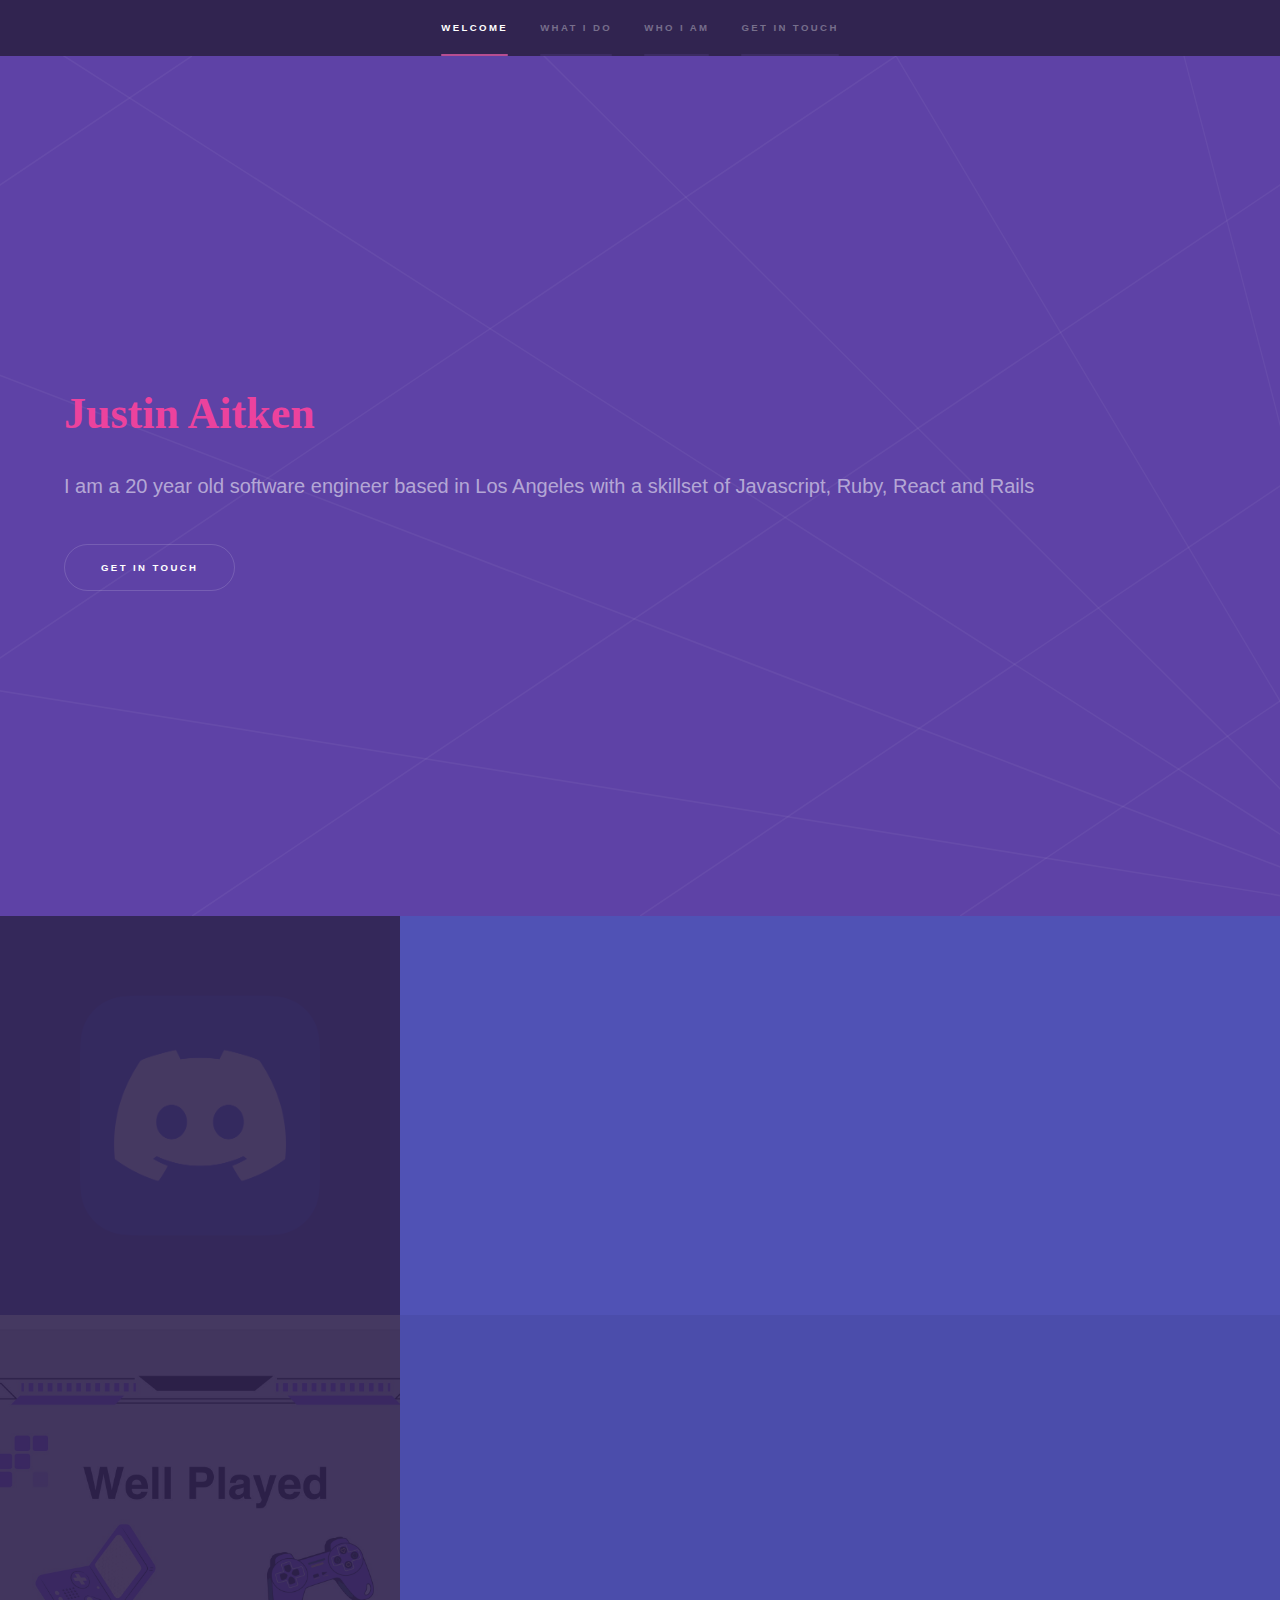
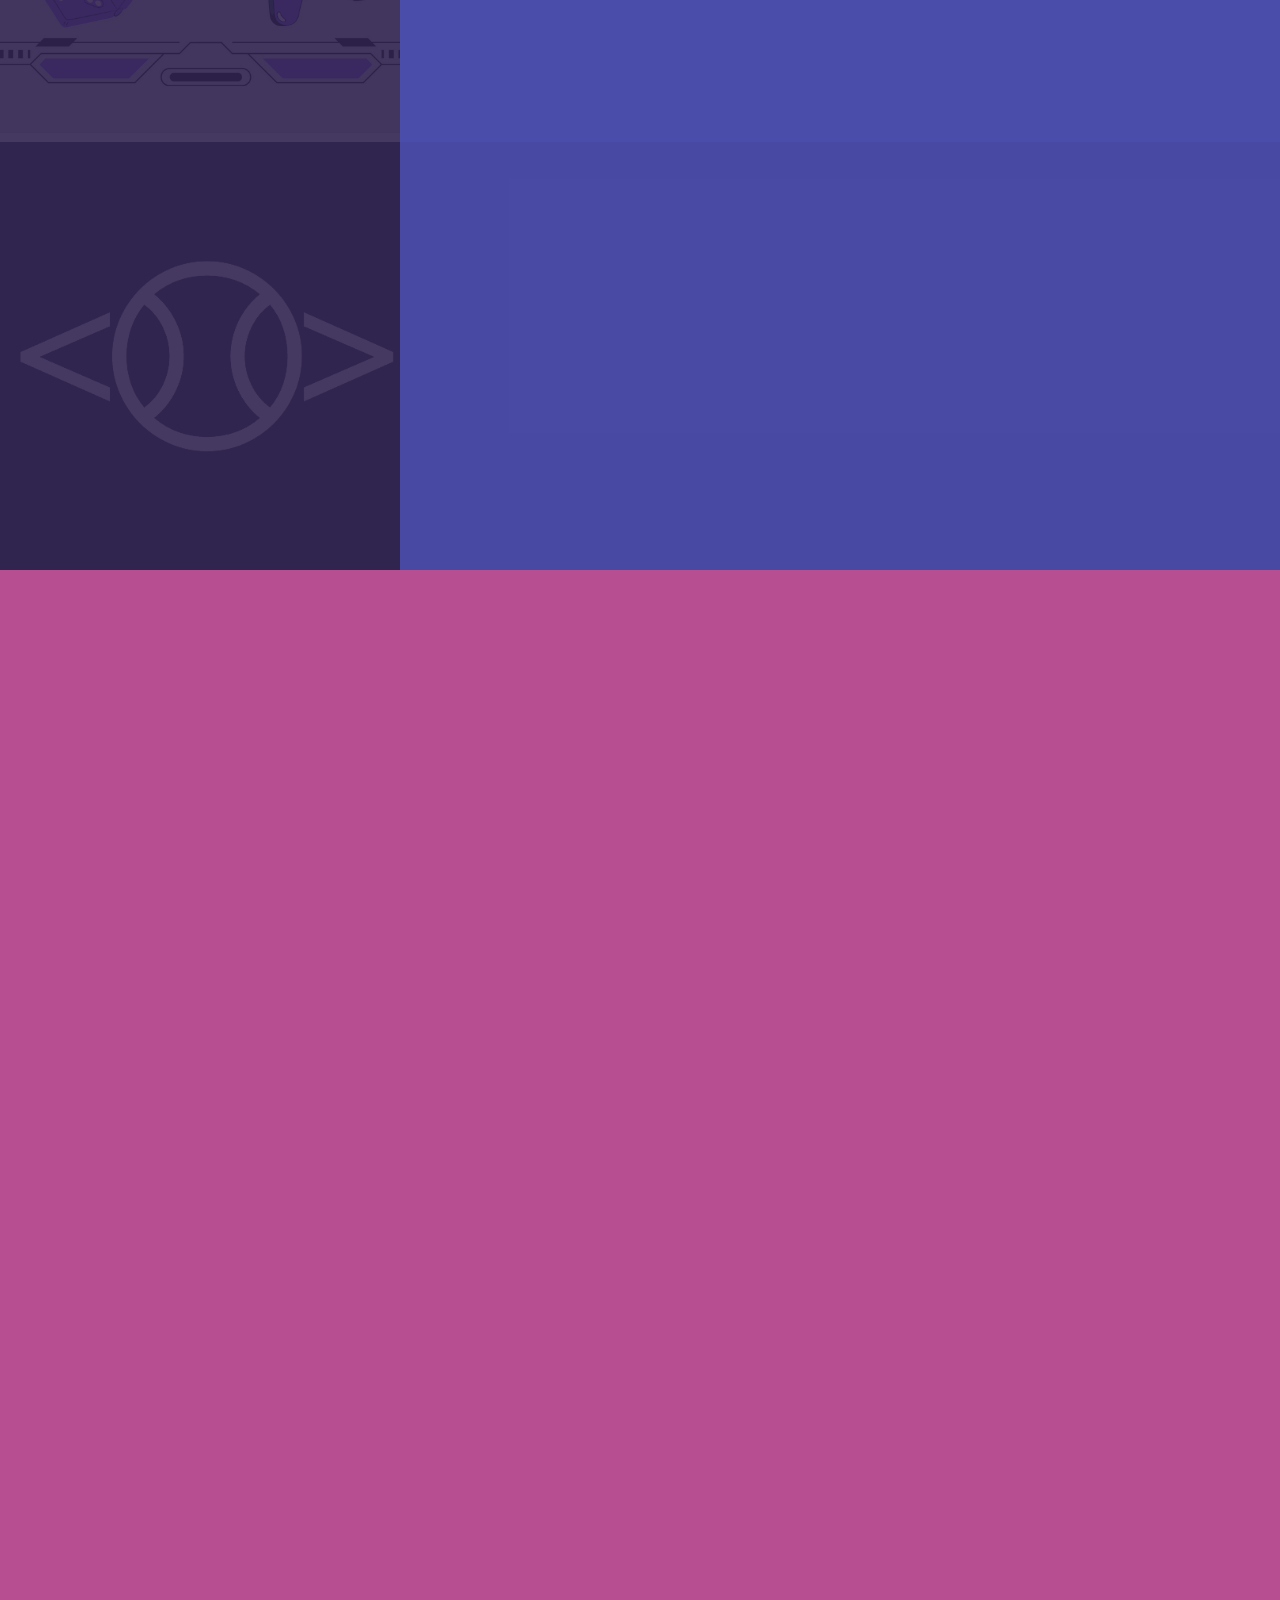
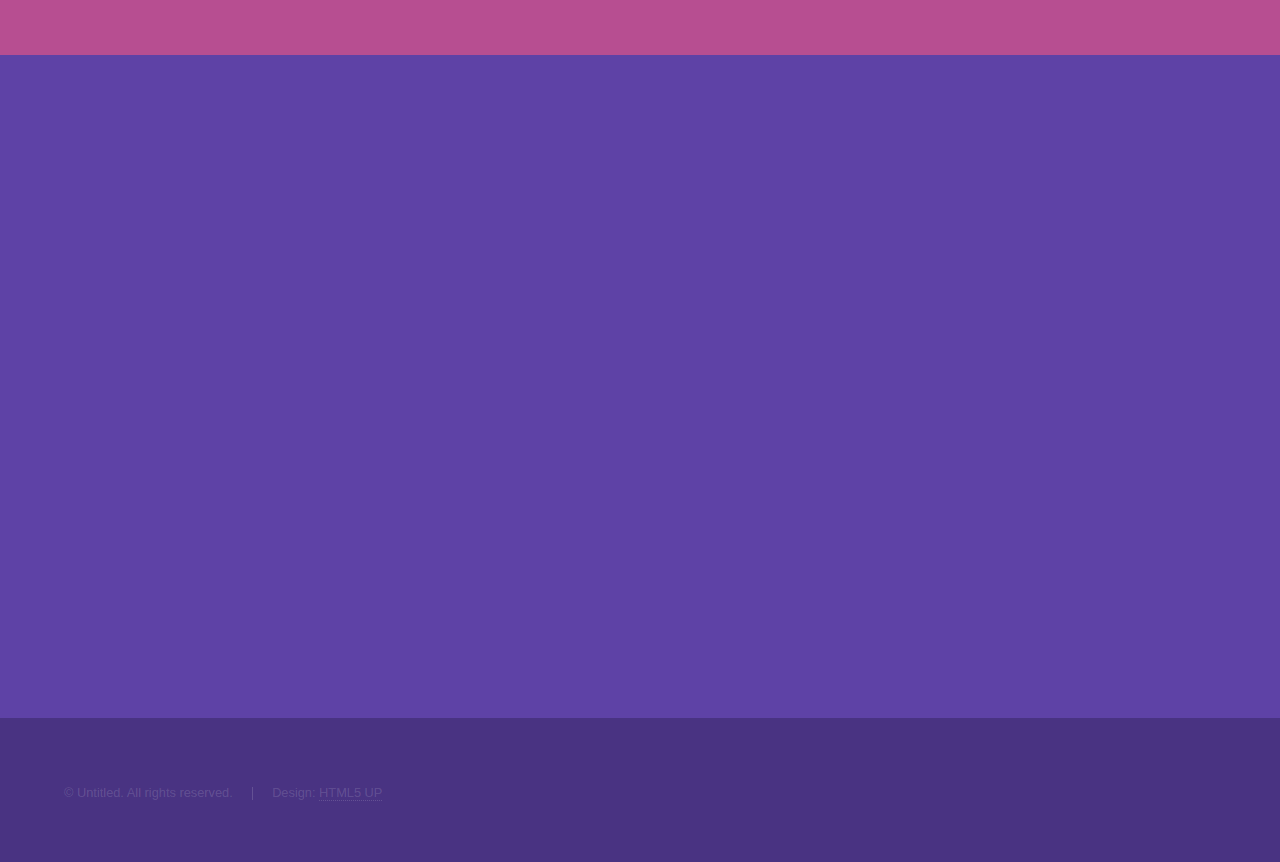
==== commit 505b859c: "finish style" ====
--- a/index.html
+++ b/index.html
@@ -46,28 +46,28 @@
 				<!-- One -->
 					<section id="one" class="wrapper style2 spotlights">
 						<section>
-							<a href="#" class="image"><img src="/images/thiscord.webp" alt="" data-position="center center" /></a>
+							<a href="#" class="image"><img src="./images/thiscord.webp" alt="" data-position="center center" /></a>
 							<div class="content">
 								<div class="inner">
 									<h2>Thiscord</h2>
 									<p>A discord clone made with React, Redux and Rails. Thiscord allows users to create severs where other user can join chat with eachother in real time</p>
 									<ul class="actions">
-										<li><a href="generic.html" class="button">GitHub</a></li>
-									</ul>
-									<ul class="actions">
-										<li><a href="generic.html" class="button">Live Demo</a></li>
+										<li><a href="https://github.com/Cuponk/thiscord" class="button">GitHub</a></li>
+									</ul>
+									<ul class="actions">
+										<li><a href="https://thiscord-346393e17ad2.herokuapp.com/" class="button">Live Demo</a></li>
 									</ul>
 								</div>
 							</div>
 						</section>
 						<section>
-							<a href="#" class="image"><img src="images/well-played.jpg" alt="" data-position="top center" /></a>
+							<a href="#" class="image"><img src="./images/well-played.jpg" alt="" data-position="top center" /></a>
 							<div class="content">
 								<div class="inner">
 									<h2>Well Played</h2>
-									<p>Phasellus convallis elit id ullamcorper pulvinar. Duis aliquam turpis mauris, eu ultricies erat malesuada quis. Aliquam dapibus.</p>
-									<ul class="actions">
-										<li><a href="generic.html" class="button">GitHub</a></li>
+									<p>Well Played is a social media app based around video games where users have a list of owned games and list of games that they want. Users can connect with their friends and talk about their favorite games</p>
+									<ul class="actions">
+										<li><a href="https://github.com/Cuponk/well-played" class="button">GitHub</a></li>
 									</ul>
 									<ul class="actions">
 										<li><a href="generic.html" class="button">Live Demo</a></li>
@@ -76,16 +76,16 @@
 							</div>
 						</section>
 						<section>
-							<a href="#" class="image"><img src="images/comparator.jpg" alt="" data-position="25% 25%" /></a>
+							<a href="#" class="image"><img src="./images/comparator.jpg" alt="" data-position="25% 25%" /></a>
 							<div class="content">
 								<div class="inner">
 									<h2>Comparator</h2>
-									<p>Phasellus convallis elit id ullamcorper pulvinar. Duis aliquam turpis mauris, eu ultricies erat malesuada quis. Aliquam dapibus.</p>
-									<ul class="actions">
-										<li><a href="generic.html" class="button">GitHub</a></li>
-									</ul>
-									<ul class="actions">
-										<li><a href="generic.html" class="button">Live Demo</a></li>
+									<p>Comparator is a data analysis tool that allows users to search for any Major League Baseball player and compare them to another with different stats to comapre with different options to visualize those comparaisons.</p>
+									<ul class="actions">
+										<li><a href="https://github.com/Cuponk/comparator-app" class="button">GitHub</a></li>
+									</ul>
+									<ul class="actions">
+										<li><a href="https://cuponk.github.io/comparator-app/" class="button">Live Demo</a></li>
 									</ul>
 								</div>
 							</div>
@@ -95,43 +95,39 @@
 				<!-- Two -->
 					<section id="two" class="wrapper style3 fade-up">
 						<div class="inner">
-							<h2>What we do</h2>
-							<p>Phasellus convallis elit id ullamcorper pulvinar. Duis aliquam turpis mauris, eu ultricies erat malesuada quis. Aliquam dapibus, lacus eget hendrerit bibendum, urna est aliquam sem, sit amet imperdiet est velit quis lorem.</p>
+							<h2>Who I am</h2>
+							<p>Hello and welcome to my portfolio! I am a young software engineer with a knack for learning new technologies and a passion for programming.</p>
 							<div class="features">
 								<section>
+									<span class="icon solid major fa-lightbulb"></span>
+									<h3>How I started</h3>
+									<p>The perverbial lightbulb went off when in 4th grade I built a minecraft server so that me and my frinds could play together. I fell in love with the process and that passions went to the next level in 7th grade when I built my own computer which I still use to this day.</p>
+								</section>
+								<section>
+									<span class="icon solid major fa-graduation-cap"></span>
+									<h3>Educational Background</h3>
+									<p> After taking some highschool and college classes, I decided to take a chance and join the App Academy bootcamp to learn the technology thats being used today and jump start my career as a softeware engineer.</p>
+								</section>
+								<section>
 									<span class="icon solid major fa-code"></span>
-									<h3>Lorem ipsum amet</h3>
-									<p>Phasellus convallis elit id ullam corper amet et pulvinar. Duis aliquam turpis mauris, sed ultricies erat dapibus.</p>
-								</section>
-								<section>
-									<span class="icon solid major fa-lock"></span>
-									<h3>Aliquam sed nullam</h3>
-									<p>Phasellus convallis elit id ullam corper amet et pulvinar. Duis aliquam turpis mauris, sed ultricies erat dapibus.</p>
-								</section>
-								<section>
-									<span class="icon solid major fa-cog"></span>
-									<h3>Sed erat ullam corper</h3>
-									<p>Phasellus convallis elit id ullam corper amet et pulvinar. Duis aliquam turpis mauris, sed ultricies erat dapibus.</p>
+									<h3>Skills and Expertise</h3>
+									<p>
+										I have experience with Javascript, Ruby, React, Redux, Rails, SQL, HTML, CSS, Git, and Heroku. I am always looking to learn new technologies and expand my skill set.
+									</p>
 								</section>
 								<section>
 									<span class="icon solid major fa-desktop"></span>
-									<h3>Veroeros quis lorem</h3>
-									<p>Phasellus convallis elit id ullam corper amet et pulvinar. Duis aliquam turpis mauris, sed ultricies erat dapibus.</p>
-								</section>
-								<section>
-									<span class="icon solid major fa-link"></span>
-									<h3>Urna quis bibendum</h3>
-									<p>Phasellus convallis elit id ullam corper amet et pulvinar. Duis aliquam turpis mauris, sed ultricies erat dapibus.</p>
-								</section>
-								<section>
-									<span class="icon major fa-gem"></span>
-									<h3>Aliquam urna dapibus</h3>
-									<p>Phasellus convallis elit id ullam corper amet et pulvinar. Duis aliquam turpis mauris, sed ultricies erat dapibus.</p>
-								</section>
-							</div>
-							<ul class="actions">
-								<li><a href="generic.html" class="button">Learn more</a></li>
-							</ul>
+									<h3>Projects and Collaborations</h3>
+									<p>
+										During my time at App Acadmey, I have worked on different projects eaching using different tech Stacks. One project I am excited about is a Discord clone where users can chat with each other in real time.</p>
+								</section>
+								<section>
+									<span class="icon solid major fa-infinity"></span>
+									<h3>Continuous Learning</h3>
+									<p> In this ever-evolving field, staying up-to-date is crucial. I am continuously looking to expand my skill set through online courses, open-source contributions, and attending tech meet-ups. I am an active member of several coding communities, where I both learn from and mentor aspiring developers..</p>
+								</section>
+								
+							</div>
 						</div>
 					</section>
 
@@ -139,7 +135,7 @@
 					<section id="three" class="wrapper style1 fade-up">
 						<div class="inner">
 							<h2>Get in touch</h2>
-							<p>Phasellus convallis elit id ullamcorper pulvinar. Duis aliquam turpis mauris, eu ultricies erat malesuada quis. Aliquam dapibus, lacus eget hendrerit bibendum, urna est aliquam sem, sit amet imperdiet est velit quis lorem.</p>
+							<p>I'm always open to new opportunities, collaborations, or just a chat about the latest tech trends. Feel free to reach out if you think we could work together or if you have any opportunities you think I'd be a good fit for.</p>
 							<div class="split style1">
 								<section>
 									<form method="post" action="#">
@@ -165,26 +161,17 @@
 								<section>
 									<ul class="contact">
 										<li>
-											<h3>Address</h3>
-											<span>12345 Somewhere Road #654<br />
-											Nashville, TN 00000-0000<br />
-											USA</span>
+											<h3>City</h3>
+											<span>Los Angeles</span>
 										</li>
 										<li>
 											<h3>Email</h3>
-											<a href="#">user@untitled.tld</a>
-										</li>
-										<li>
-											<h3>Phone</h3>
-											<span>(000) 000-0000</span>
+											<a href="#">cuponk64@gmail.com</a>
 										</li>
 										<li>
 											<h3>Social</h3>
 											<ul class="icons">
-												<li><a href="#" class="icon brands fa-twitter"><span class="label">Twitter</span></a></li>
-												<li><a href="#" class="icon brands fa-facebook-f"><span class="label">Facebook</span></a></li>
 												<li><a href="#" class="icon brands fa-github"><span class="label">GitHub</span></a></li>
-												<li><a href="#" class="icon brands fa-instagram"><span class="label">Instagram</span></a></li>
 												<li><a href="#" class="icon brands fa-linkedin-in"><span class="label">LinkedIn</span></a></li>
 											</ul>
 										</li>
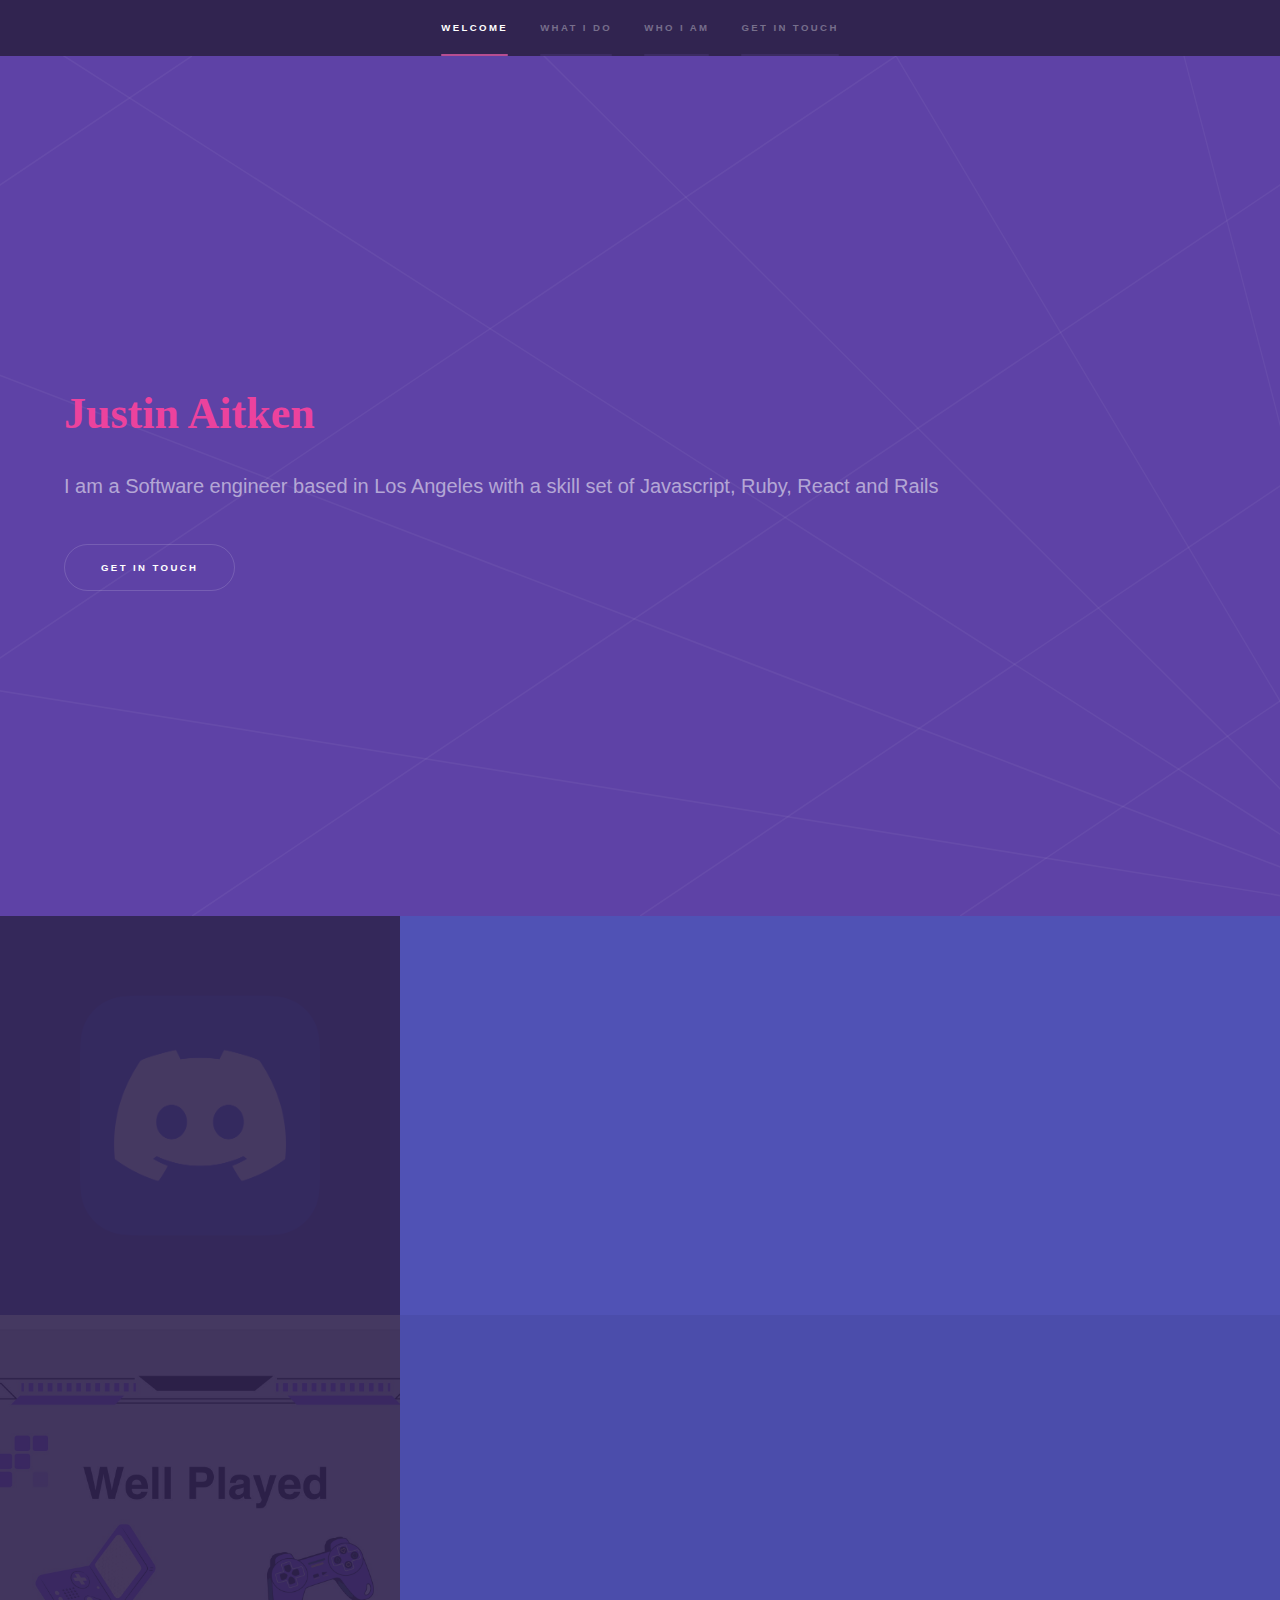
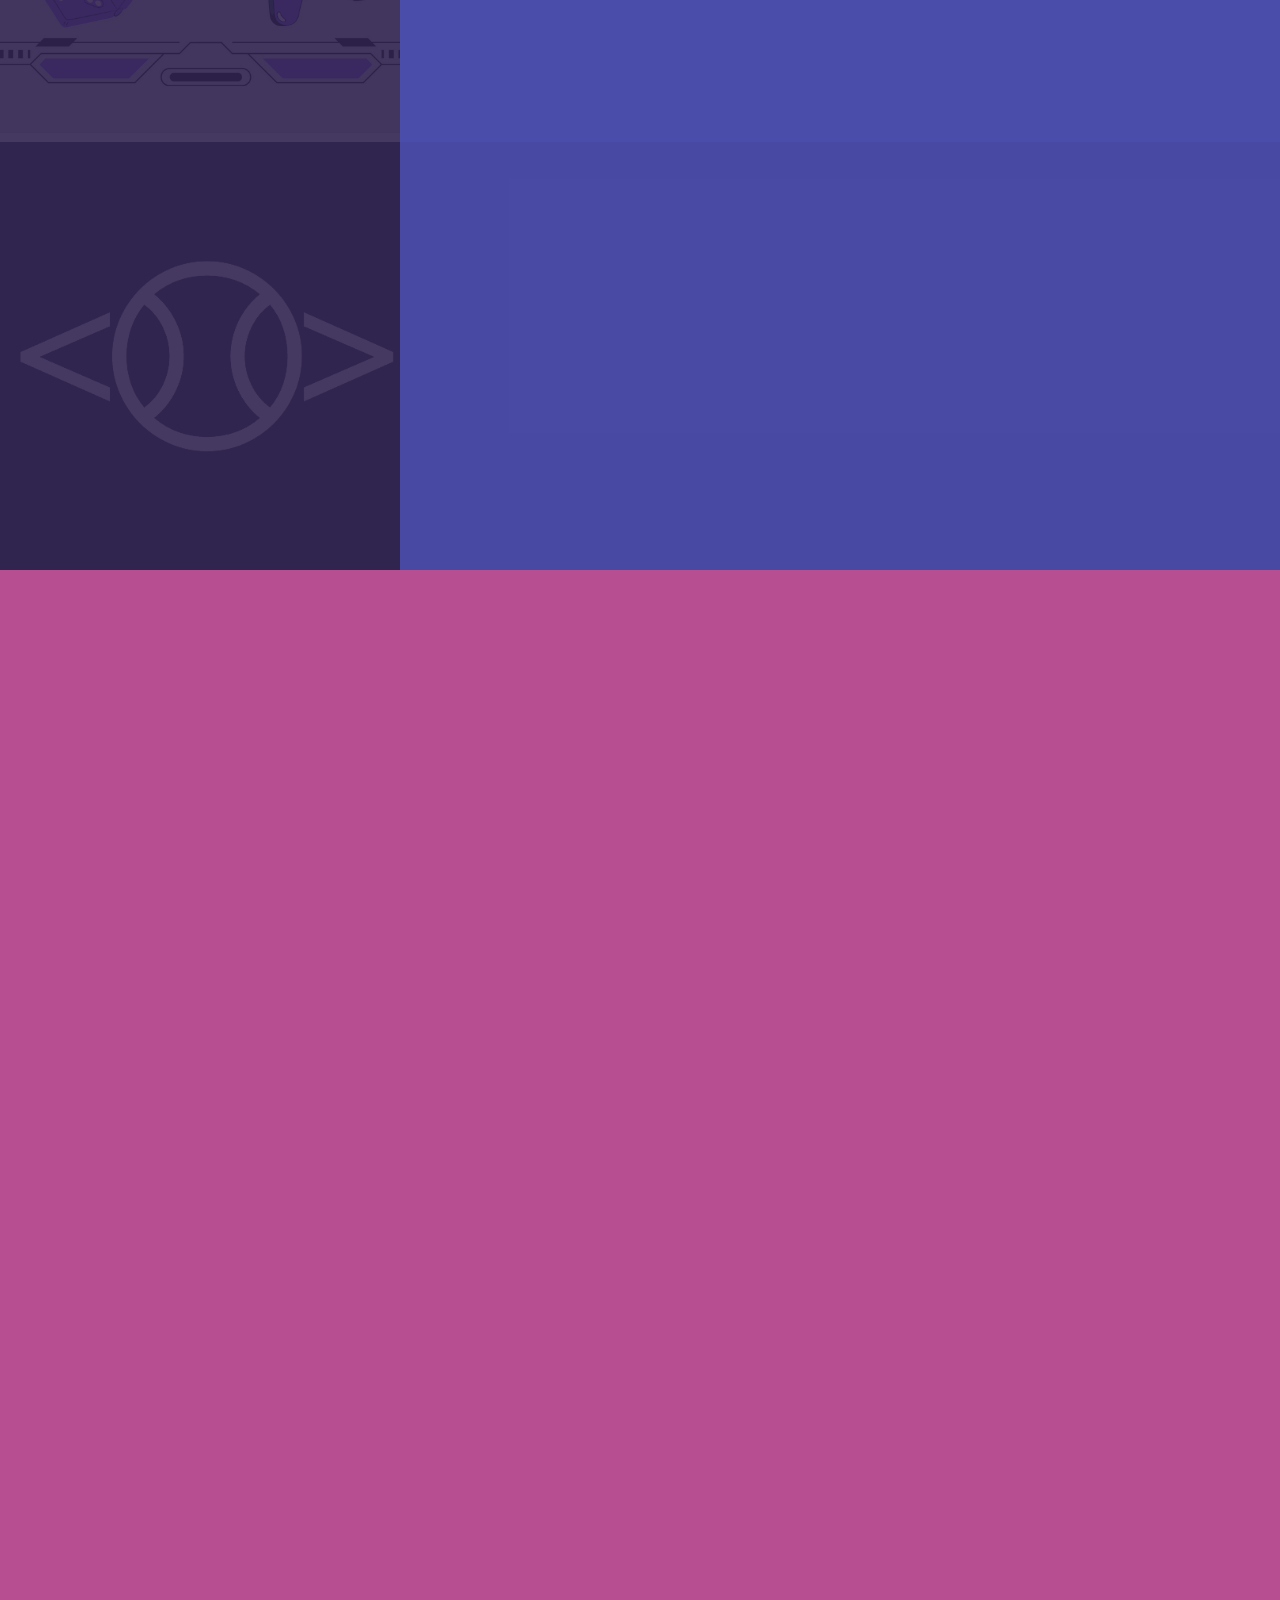
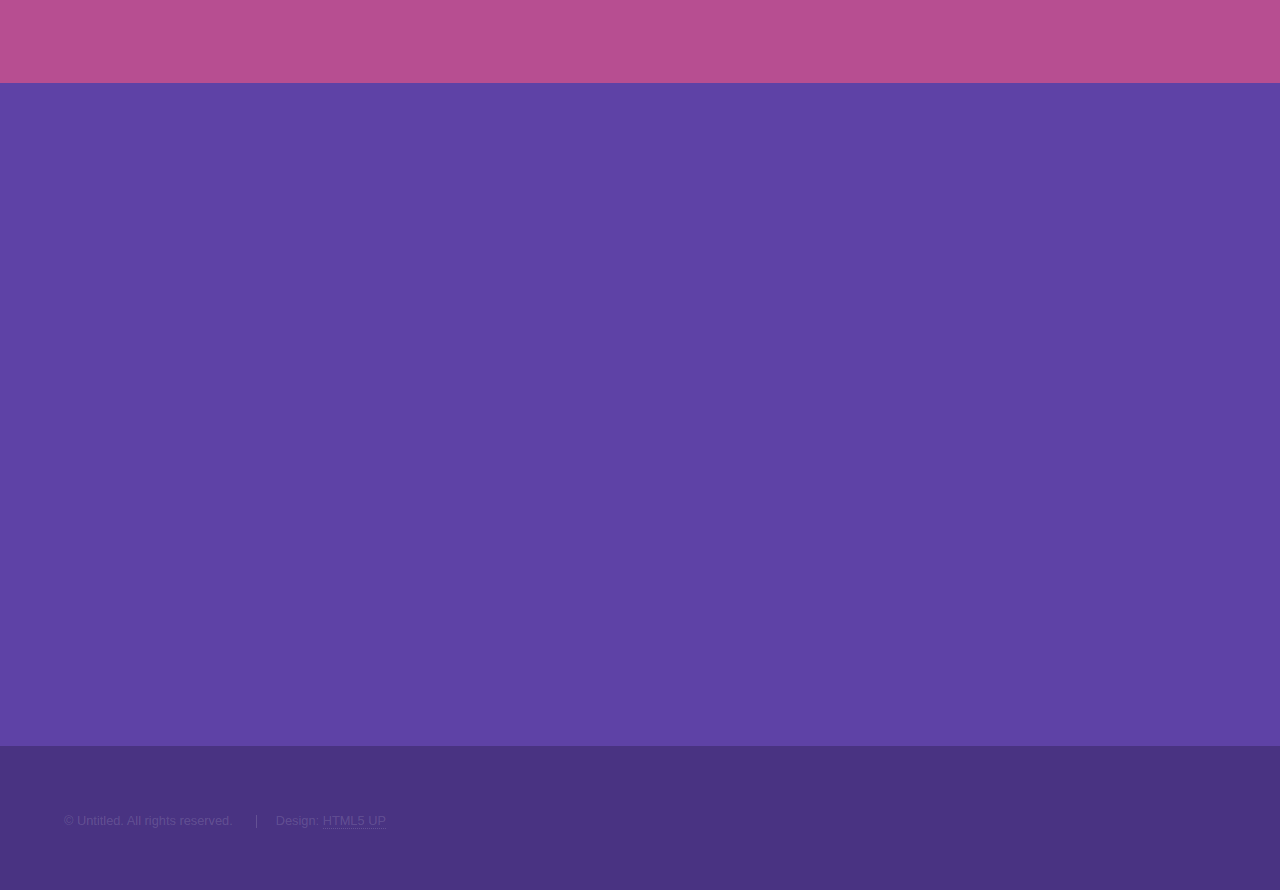
==== commit 9a0b6a72: "Update index.html" ====
--- a/index.html
+++ b/index.html
@@ -7,199 +7,236 @@
 -->
 
 <html>
-	<head>
-		<title>Hyperspace by HTML5 UP</title>
-		<meta charset="utf-8" />
-		<meta name="viewport" content="width=device-width, initial-scale=1, user-scalable=no" />
-		<link rel="stylesheet" href="assets/css/main.css" />
-		<noscript><link rel="stylesheet" href="assets/css/noscript.css" /></noscript>
-	</head>
-	<body class="is-preload">
-
-		<!-- Sidebar -->
-			<section id="sidebar">
-				<div class="inner">
-					<nav>
-						<ul class="menu-bar">
-							<li><a href="#intro">Welcome</a></li>
-							<li><a href="#one">What I Do</a></li>
-							<li><a href="#two">Who I Am</a></li>
-							<li><a href="#three">Get in touch</a></li>
-						</ul>
-					</nav>
+
+<head>
+	<title>Hyperspace by HTML5 UP</title>
+	<meta charset="utf-8" />
+	<meta name="viewport" content="width=device-width, initial-scale=1, user-scalable=no" />
+	<link rel="stylesheet" href="assets/css/main.css" />
+	<noscript>
+		<link rel="stylesheet" href="assets/css/noscript.css" />
+	</noscript>
+</head>
+
+<body class="is-preload">
+
+	<!-- Sidebar -->
+	<section id="sidebar">
+		<div class="inner">
+			<nav>
+				<ul class="menu-bar">
+					<li><a href="#intro">Welcome</a></li>
+					<li><a href="#one">What I Do</a></li>
+					<li><a href="#two">Who I Am</a></li>
+					<li><a href="#three">Get in touch</a></li>
+				</ul>
+			</nav>
+		</div>
+	</section>
+
+	<!-- Wrapper -->
+	<div id="wrapper">
+
+		<!-- Intro -->
+		<section id="intro" class="wrapper style1 fullscreen fade-up">
+			<div class="inner">
+				<h1 class="sig-name">Justin Aitken</h1>
+				<p>I am a Software engineer based in Los Angeles with a skill set of Javascript, Ruby, React and Rails
+				</p>
+				<ul class="actions">
+					<li><a href="#three" class="button">GET IN TOUCH</a></li>
+				</ul>
+			</div>
+		</section>
+		<!-- One -->
+		<section id="one" class="wrapper style2 spotlights">
+			<section>
+				<a href="#" class="image"><img src="./images/thiscord.webp" alt="" data-position="center center" /></a>
+				<div class="content">
+					<div class="inner">
+						<h2>Thiscord</h2>
+						<p>A discord clone made with React, Redux and Rails. Thiscord allows users to create severs
+							where other user can join chat with eachother in real time</p>
+						<ul class="actions">
+							<li><a href="https://github.com/Cuponk/thiscord" class="button">GitHub</a></li>
+						</ul>
+						<ul class="actions">
+							<li><a href="https://thiscord-346393e17ad2.herokuapp.com/" class="button">Live Demo</a></li>
+						</ul>
+					</div>
 				</div>
 			</section>
-
-		<!-- Wrapper -->
-			<div id="wrapper">
-
-				<!-- Intro -->
-					<section id="intro" class="wrapper style1 fullscreen fade-up">
-						<div class="inner">
-							<h1 class="sig-name">Justin Aitken</h1>
-							<p>I am a 20 year old software engineer based in Los Angeles with a skillset of Javascript, Ruby, React and Rails</p>
-							<ul class="actions">
-								<li><a href="#three" class="button">GET IN TOUCH</a></li>
-							</ul>
-						</div>
-					</section>
-				<!-- One -->
-					<section id="one" class="wrapper style2 spotlights">
-						<section>
-							<a href="#" class="image"><img src="./images/thiscord.webp" alt="" data-position="center center" /></a>
-							<div class="content">
-								<div class="inner">
-									<h2>Thiscord</h2>
-									<p>A discord clone made with React, Redux and Rails. Thiscord allows users to create severs where other user can join chat with eachother in real time</p>
-									<ul class="actions">
-										<li><a href="https://github.com/Cuponk/thiscord" class="button">GitHub</a></li>
-									</ul>
-									<ul class="actions">
-										<li><a href="https://thiscord-346393e17ad2.herokuapp.com/" class="button">Live Demo</a></li>
-									</ul>
+			<section>
+				<a href="#" class="image"><img src="./images/well-played.jpg" alt="" data-position="top center" /></a>
+				<div class="content">
+					<div class="inner">
+						<h2>Well Played</h2>
+						<p>Well Played is a social media app based around video games where users have a list of owned
+							games and list of games that they want. Users can connect with their friends and talk about
+							their favorite games</p>
+						<ul class="actions">
+							<li><a href="https://github.com/Cuponk/well-played" class="button">GitHub</a></li>
+						</ul>
+						<ul class="actions">
+							<li><a href="https://well-played-3bbfe2f31839.herokuapp.com/" class="button">Live Demo</a>
+							</li>
+						</ul>
+					</div>
+				</div>
+			</section>
+			<section>
+				<a href="#" class="image"><img src="./images/comparator.jpg" alt="" data-position="25% 25%" /></a>
+				<div class="content">
+					<div class="inner">
+						<h2>Comparator</h2>
+						<p>Comparator is a data analysis tool that allows users to search for any Major League Baseball
+							player and compare them to another with different stats to comapre with different options to
+							visualize those comparaisons.</p>
+						<ul class="actions">
+							<li><a href="https://github.com/Cuponk/comparator-app" class="button">GitHub</a></li>
+						</ul>
+						<ul class="actions">
+							<li><a href="https://cuponk.github.io/comparator-app/" class="button">Live Demo</a></li>
+						</ul>
+					</div>
+				</div>
+			</section>
+		</section>
+
+		<!-- Two -->
+		<section id="two" class="wrapper style3 fade-up">
+			<div class="inner">
+				<h2>Who I am</h2>
+				<p>Hello and welcome to my portfolio! I am a young software engineer with a knack for learning new
+					technologies and a passion for programming.</p>
+				<div class="features">
+					<section>
+						<span class="icon solid major fa-lightbulb"></span>
+						<h3>How I started</h3>
+						<p>The perverbial lightbulb went off when in 4th grade I built a minecraft server so that me and
+							my frinds could play together. I fell in love with the process and that passions went to the
+							next level in 7th grade when I built my own computer which I still use to this day.</p>
+					</section>
+					<section>
+						<span class="icon solid major fa-graduation-cap"></span>
+						<h3>Educational Background</h3>
+						<p> After taking some highschool and college classes, I decided to take a chance and join the
+							App Academy bootcamp to learn the technology thats being used today and jump start my career
+							as a softeware engineer.</p>
+					</section>
+					<section>
+						<span class="icon solid major fa-code"></span>
+						<h3>Skills and Expertise</h3>
+						<p>
+							I have experience with Javascript, Ruby, React, Redux, Rails, SQL, HTML, CSS, Git, and
+							Heroku. I am always looking to learn new technologies and expand my skill set.
+						</p>
+					</section>
+					<section>
+						<span class="icon solid major fa-desktop"></span>
+						<h3>Projects and Collaborations</h3>
+						<p>
+							During my time at App Acadmey, I have worked on different projects eaching using different
+							tech Stacks. One project I am excited about is a Discord clone where users can chat with
+							each other in real time.</p>
+					</section>
+					<section>
+						<span class="icon solid major fa-infinity"></span>
+						<h3>Continuous Learning</h3>
+						<p> In this ever-evolving field, staying up-to-date is crucial. I am continuously looking to
+							expand my skill set through online courses, open-source contributions, and attending tech
+							meet-ups. I am an active member of several coding communities, where I both learn from and
+							mentor aspiring developers..</p>
+					</section>
+					<section>
+						<span class="icon solid major fa-heart"></span>
+						<h3>Passions and Hobbies</h3>
+						<p>When I'm not coding, I have a passion for video games and sports, specifically baseball. My
+							favorite teams are the Los Angeles Dodgers and Minnesota Twins. I've been a baseball fanatic
+							since I was a kid and I've been apart of the game in many different ways. I've played for
+							almost ten years and coached and even umpired for little league games.
+						</p>
+					</section>
+
+				</div>
+			</div>
+		</section>
+
+		<!-- Three -->
+		<section id="three" class="wrapper style1 fade-up">
+			<div class="inner">
+				<h2>Get in touch</h2>
+				<p>I'm always open to new opportunities, collaborations, or just a chat about the latest tech trends.
+					Feel free to reach out if you think we could work together or if you have any opportunities you
+					think I'd be a good fit for.</p>
+				<div class="split style1">
+					<section>
+						<form method="post" action="#">
+							<div class="fields">
+								<div class="field half">
+									<label for="name">Name</label>
+									<input type="text" name="name" id="name" />
+								</div>
+								<div class="field half">
+									<label for="email">Email</label>
+									<input type="text" name="email" id="email" />
+								</div>
+								<div class="field">
+									<label for="message">Message</label>
+									<textarea name="message" id="message" rows="5"></textarea>
 								</div>
 							</div>
-						</section>
-						<section>
-							<a href="#" class="image"><img src="./images/well-played.jpg" alt="" data-position="top center" /></a>
-							<div class="content">
-								<div class="inner">
-									<h2>Well Played</h2>
-									<p>Well Played is a social media app based around video games where users have a list of owned games and list of games that they want. Users can connect with their friends and talk about their favorite games</p>
-									<ul class="actions">
-										<li><a href="https://github.com/Cuponk/well-played" class="button">GitHub</a></li>
-									</ul>
-									<ul class="actions">
-										<li><a href="generic.html" class="button">Live Demo</a></li>
-									</ul>
-								</div>
-							</div>
-						</section>
-						<section>
-							<a href="#" class="image"><img src="./images/comparator.jpg" alt="" data-position="25% 25%" /></a>
-							<div class="content">
-								<div class="inner">
-									<h2>Comparator</h2>
-									<p>Comparator is a data analysis tool that allows users to search for any Major League Baseball player and compare them to another with different stats to comapre with different options to visualize those comparaisons.</p>
-									<ul class="actions">
-										<li><a href="https://github.com/Cuponk/comparator-app" class="button">GitHub</a></li>
-									</ul>
-									<ul class="actions">
-										<li><a href="https://cuponk.github.io/comparator-app/" class="button">Live Demo</a></li>
-									</ul>
-								</div>
-							</div>
-						</section>
-					</section>
-
-				<!-- Two -->
-					<section id="two" class="wrapper style3 fade-up">
-						<div class="inner">
-							<h2>Who I am</h2>
-							<p>Hello and welcome to my portfolio! I am a young software engineer with a knack for learning new technologies and a passion for programming.</p>
-							<div class="features">
-								<section>
-									<span class="icon solid major fa-lightbulb"></span>
-									<h3>How I started</h3>
-									<p>The perverbial lightbulb went off when in 4th grade I built a minecraft server so that me and my frinds could play together. I fell in love with the process and that passions went to the next level in 7th grade when I built my own computer which I still use to this day.</p>
-								</section>
-								<section>
-									<span class="icon solid major fa-graduation-cap"></span>
-									<h3>Educational Background</h3>
-									<p> After taking some highschool and college classes, I decided to take a chance and join the App Academy bootcamp to learn the technology thats being used today and jump start my career as a softeware engineer.</p>
-								</section>
-								<section>
-									<span class="icon solid major fa-code"></span>
-									<h3>Skills and Expertise</h3>
-									<p>
-										I have experience with Javascript, Ruby, React, Redux, Rails, SQL, HTML, CSS, Git, and Heroku. I am always looking to learn new technologies and expand my skill set.
-									</p>
-								</section>
-								<section>
-									<span class="icon solid major fa-desktop"></span>
-									<h3>Projects and Collaborations</h3>
-									<p>
-										During my time at App Acadmey, I have worked on different projects eaching using different tech Stacks. One project I am excited about is a Discord clone where users can chat with each other in real time.</p>
-								</section>
-								<section>
-									<span class="icon solid major fa-infinity"></span>
-									<h3>Continuous Learning</h3>
-									<p> In this ever-evolving field, staying up-to-date is crucial. I am continuously looking to expand my skill set through online courses, open-source contributions, and attending tech meet-ups. I am an active member of several coding communities, where I both learn from and mentor aspiring developers..</p>
-								</section>
-								
-							</div>
-						</div>
-					</section>
-
-				<!-- Three -->
-					<section id="three" class="wrapper style1 fade-up">
-						<div class="inner">
-							<h2>Get in touch</h2>
-							<p>I'm always open to new opportunities, collaborations, or just a chat about the latest tech trends. Feel free to reach out if you think we could work together or if you have any opportunities you think I'd be a good fit for.</p>
-							<div class="split style1">
-								<section>
-									<form method="post" action="#">
-										<div class="fields">
-											<div class="field half">
-												<label for="name">Name</label>
-												<input type="text" name="name" id="name" />
-											</div>
-											<div class="field half">
-												<label for="email">Email</label>
-												<input type="text" name="email" id="email" />
-											</div>
-											<div class="field">
-												<label for="message">Message</label>
-												<textarea name="message" id="message" rows="5"></textarea>
-											</div>
-										</div>
-										<ul class="actions">
-											<li><a href="" class="button submit">Send Message</a></li>
-										</ul>
-									</form>
-								</section>
-								<section>
-									<ul class="contact">
-										<li>
-											<h3>City</h3>
-											<span>Los Angeles</span>
-										</li>
-										<li>
-											<h3>Email</h3>
-											<a href="#">cuponk64@gmail.com</a>
-										</li>
-										<li>
-											<h3>Social</h3>
-											<ul class="icons">
-												<li><a href="#" class="icon brands fa-github"><span class="label">GitHub</span></a></li>
-												<li><a href="#" class="icon brands fa-linkedin-in"><span class="label">LinkedIn</span></a></li>
-											</ul>
-										</li>
-									</ul>
-								</section>
-							</div>
-						</div>
-					</section>
-
+							<ul class="actions">
+								<li><a href="" class="button submit">Send Message</a></li>
+							</ul>
+						</form>
+					</section>
+					<section>
+						<ul class="contact">
+							<li>
+								<h3>City</h3>
+								<span>Los Angeles</span>
+							</li>
+							<li>
+								<h3>Email</h3>
+								<a href="#">cuponk64@gmail.com</a>
+							</li>
+							<li>
+								<h3>Social</h3>
+								<ul class="icons">
+									<li><a href="https://github.com/Cuponk" class="icon brands fa-github"><span class="label">GitHub</span></a>
+									</li>
+									<li><a href="https://www.linkedin.com/in/justin-aitken-bb9272212/" class="icon brands fa-linkedin-in"><span
+												class="label">LinkedIn</span></a></li>
+								</ul>
+							</li>
+						</ul>
+					</section>
+				</div>
 			</div>
-
-		<!-- Footer -->
-			<footer id="footer" class="wrapper style1-alt">
-				<div class="inner">
-					<ul class="menu">
-						<li>&copy; Untitled. All rights reserved.</li><li>Design: <a href="http://html5up.net">HTML5 UP</a></li>
-					</ul>
-				</div>
-			</footer>
-
-		<!-- Scripts -->
-			<script src="assets/js/jquery.min.js"></script>
-			<script src="assets/js/jquery.scrollex.min.js"></script>
-			<script src="assets/js/jquery.scrolly.min.js"></script>
-			<script src="assets/js/browser.min.js"></script>
-			<script src="assets/js/breakpoints.min.js"></script>
-			<script src="assets/js/util.js"></script>
-			<script src="assets/js/main.js"></script>
-
-	</body>
-</html>+		</section>
+
+	</div>
+
+	<!-- Footer -->
+	<footer id="footer" class="wrapper style1-alt">
+		<div class="inner">
+			<ul class="menu">
+				<li>&copy; Untitled. All rights reserved.</li>
+				<li>Design: <a href="http://html5up.net">HTML5 UP</a></li>
+			</ul>
+		</div>
+	</footer>
+
+	<!-- Scripts -->
+	<script src="assets/js/jquery.min.js"></script>
+	<script src="assets/js/jquery.scrollex.min.js"></script>
+	<script src="assets/js/jquery.scrolly.min.js"></script>
+	<script src="assets/js/browser.min.js"></script>
+	<script src="assets/js/breakpoints.min.js"></script>
+	<script src="assets/js/util.js"></script>
+	<script src="assets/js/main.js"></script>
+
+</body>
+
+</html>
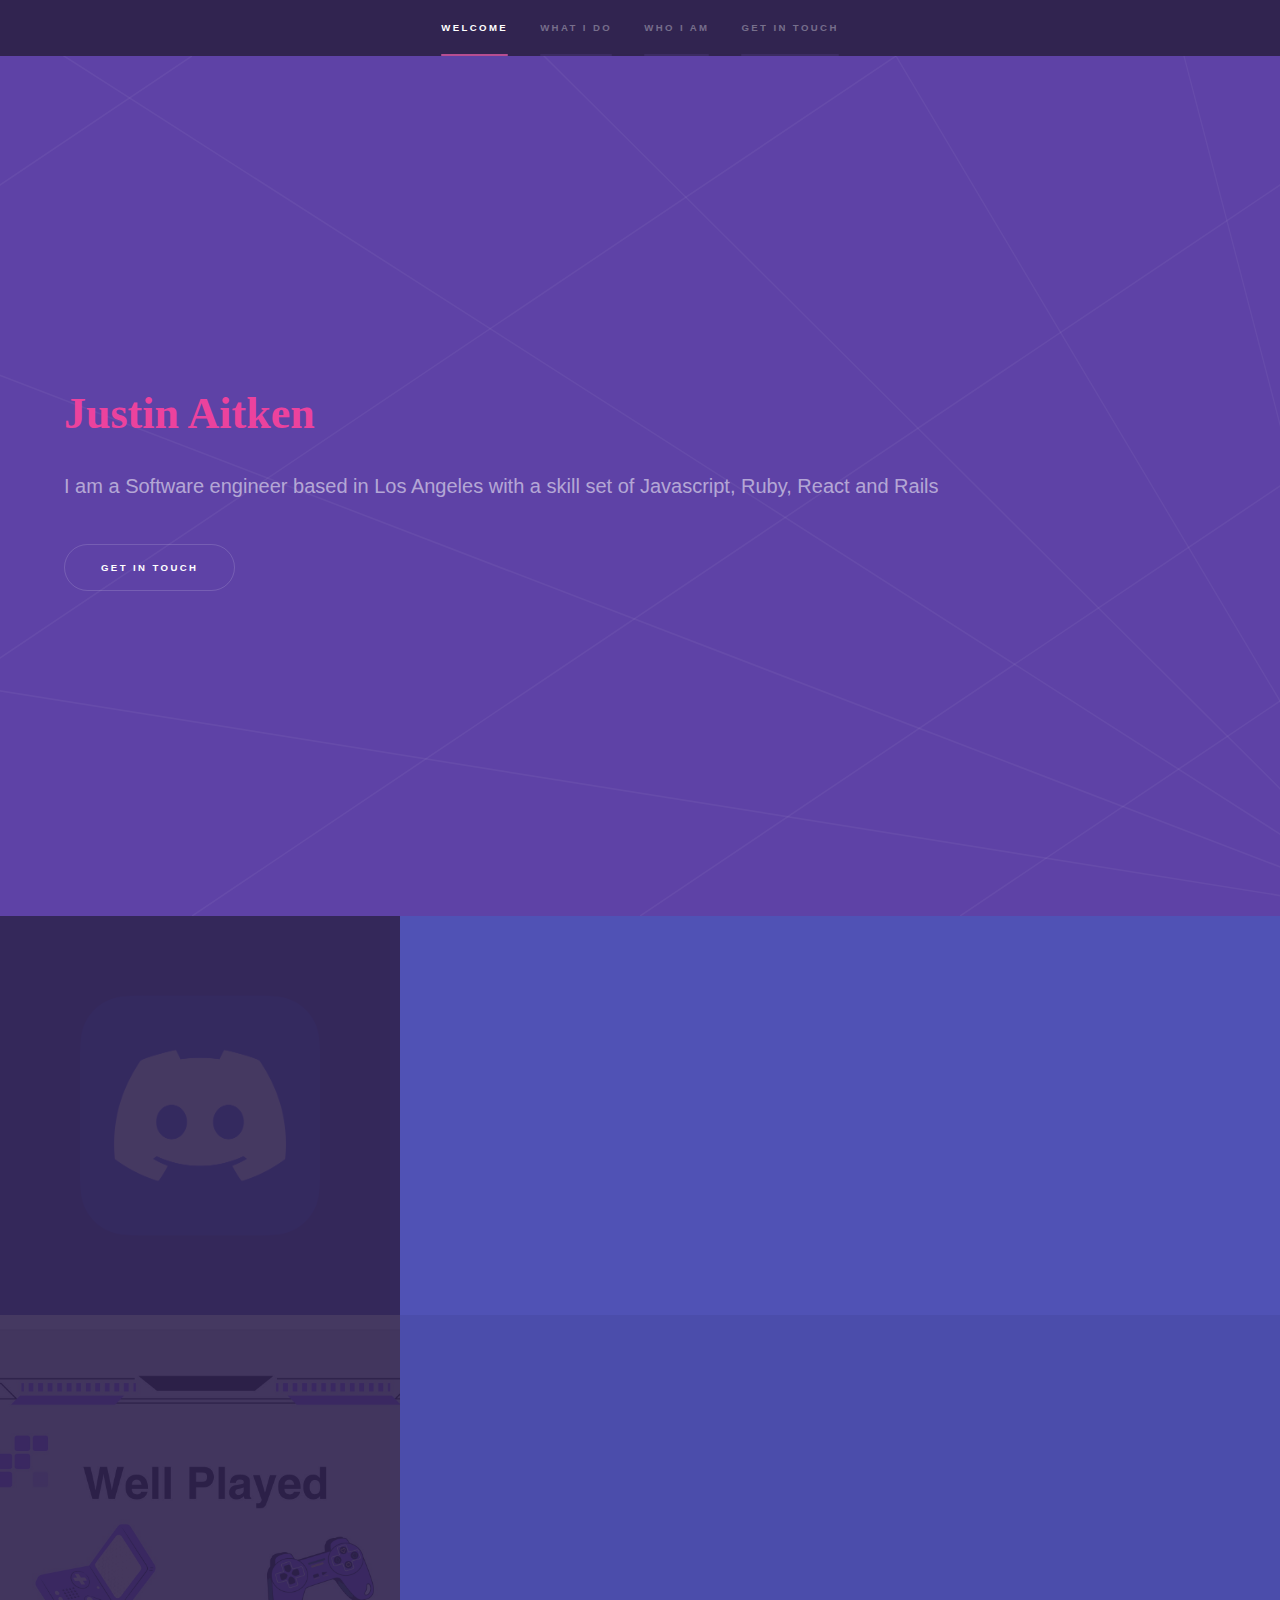
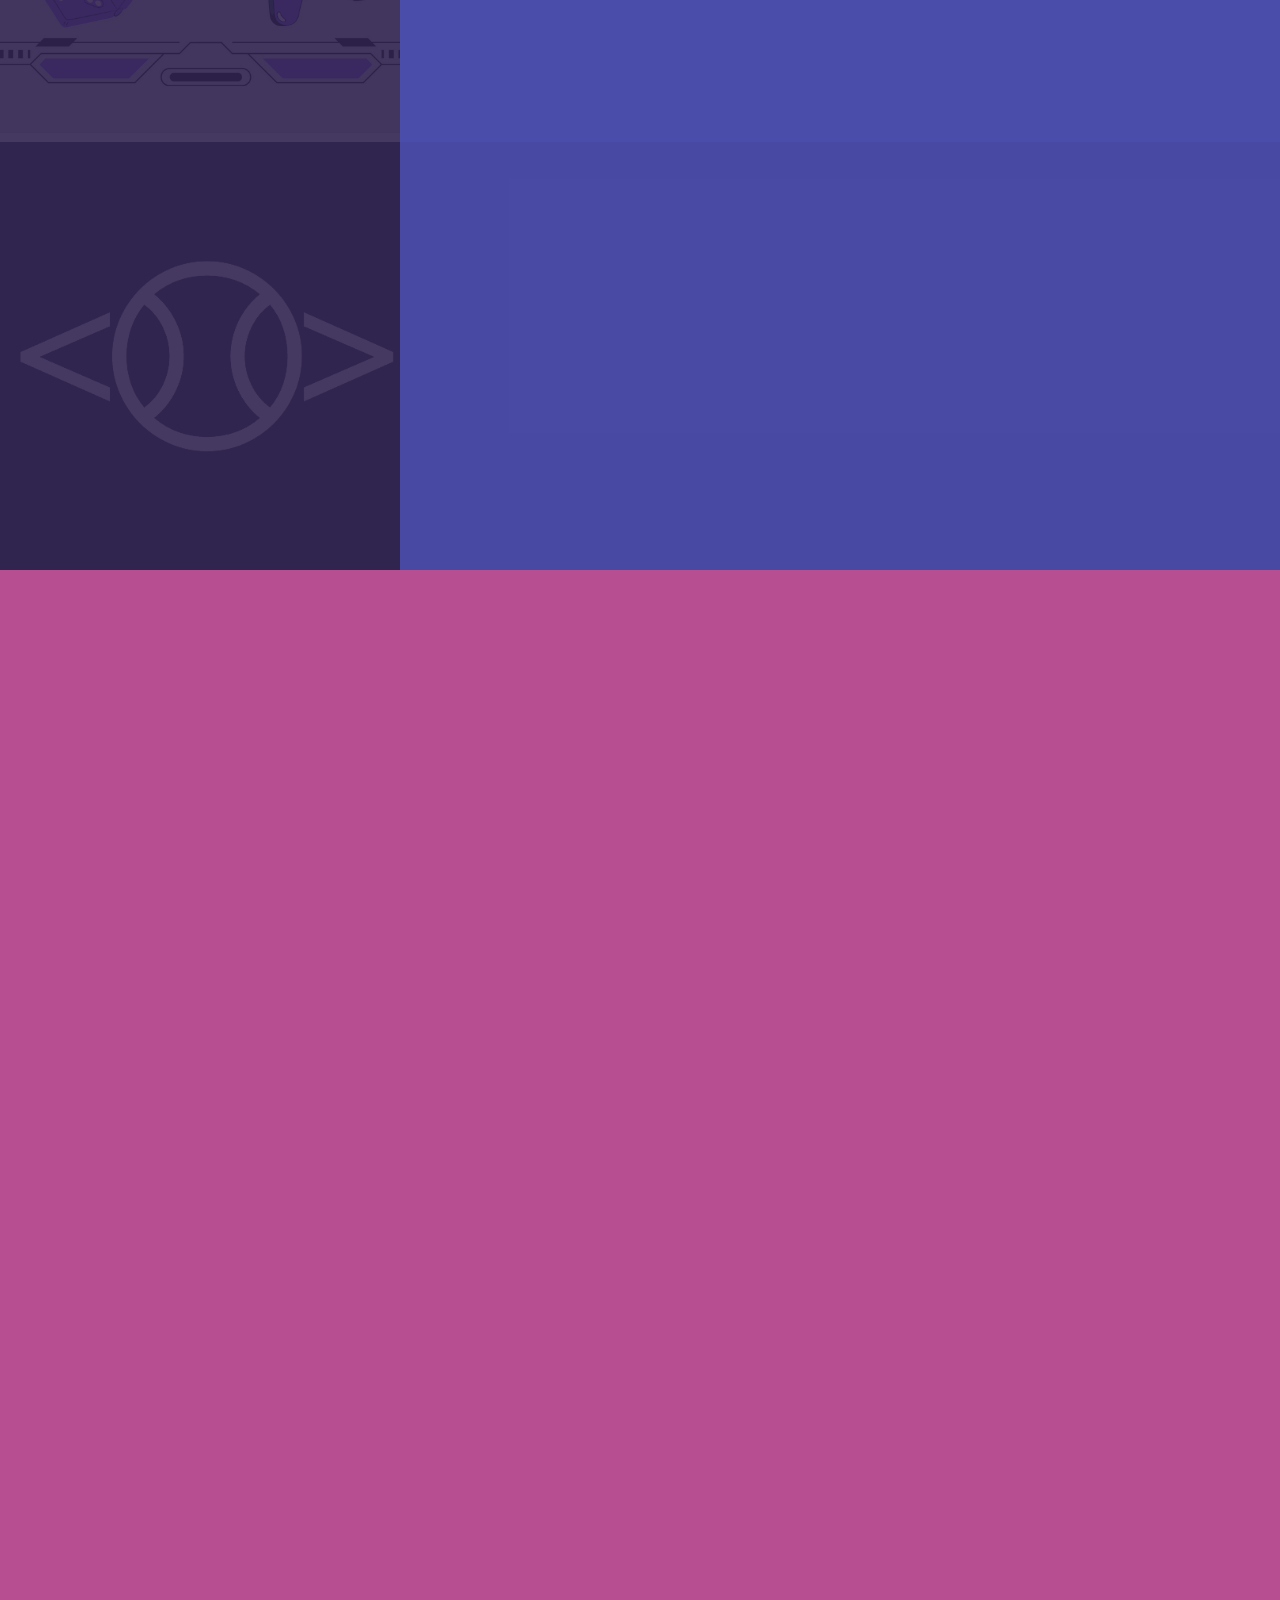
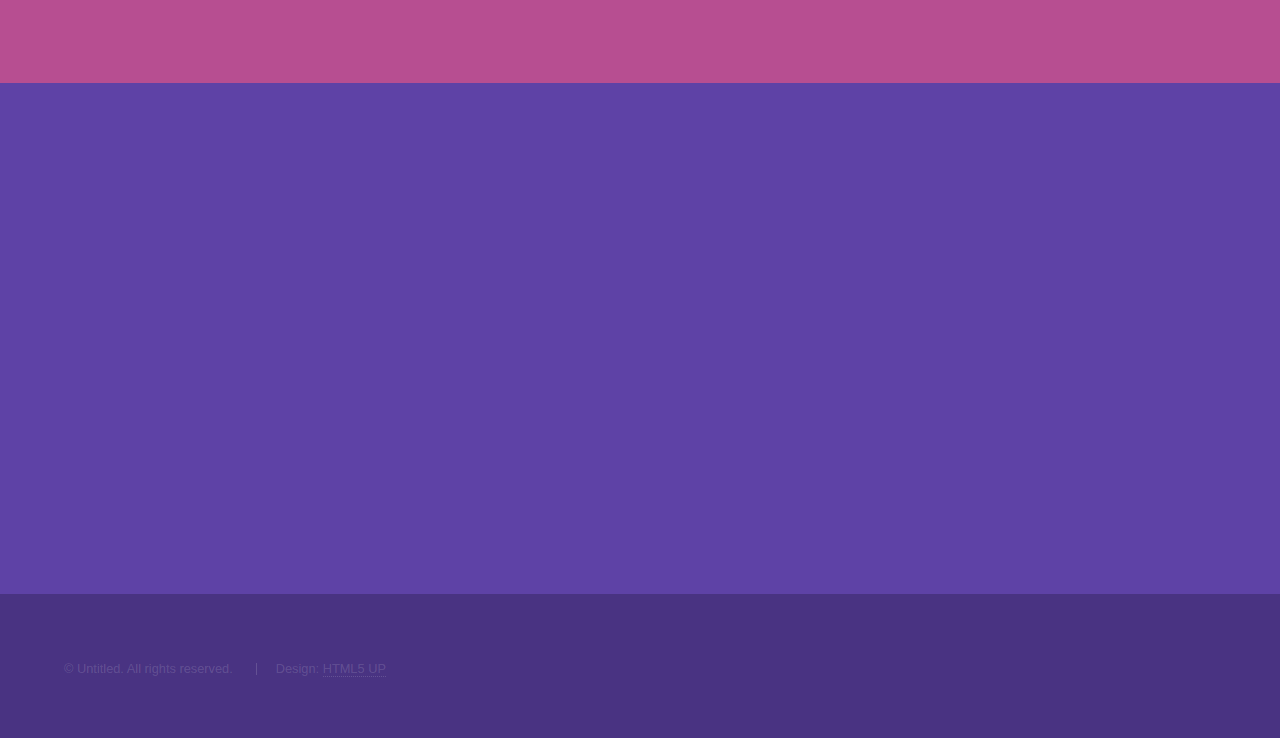
==== commit 758c0e77: "Update index.html" ====
--- a/index.html
+++ b/index.html
@@ -171,27 +171,6 @@
 					think I'd be a good fit for.</p>
 				<div class="split style1">
 					<section>
-						<form method="post" action="#">
-							<div class="fields">
-								<div class="field half">
-									<label for="name">Name</label>
-									<input type="text" name="name" id="name" />
-								</div>
-								<div class="field half">
-									<label for="email">Email</label>
-									<input type="text" name="email" id="email" />
-								</div>
-								<div class="field">
-									<label for="message">Message</label>
-									<textarea name="message" id="message" rows="5"></textarea>
-								</div>
-							</div>
-							<ul class="actions">
-								<li><a href="" class="button submit">Send Message</a></li>
-							</ul>
-						</form>
-					</section>
-					<section>
 						<ul class="contact">
 							<li>
 								<h3>City</h3>
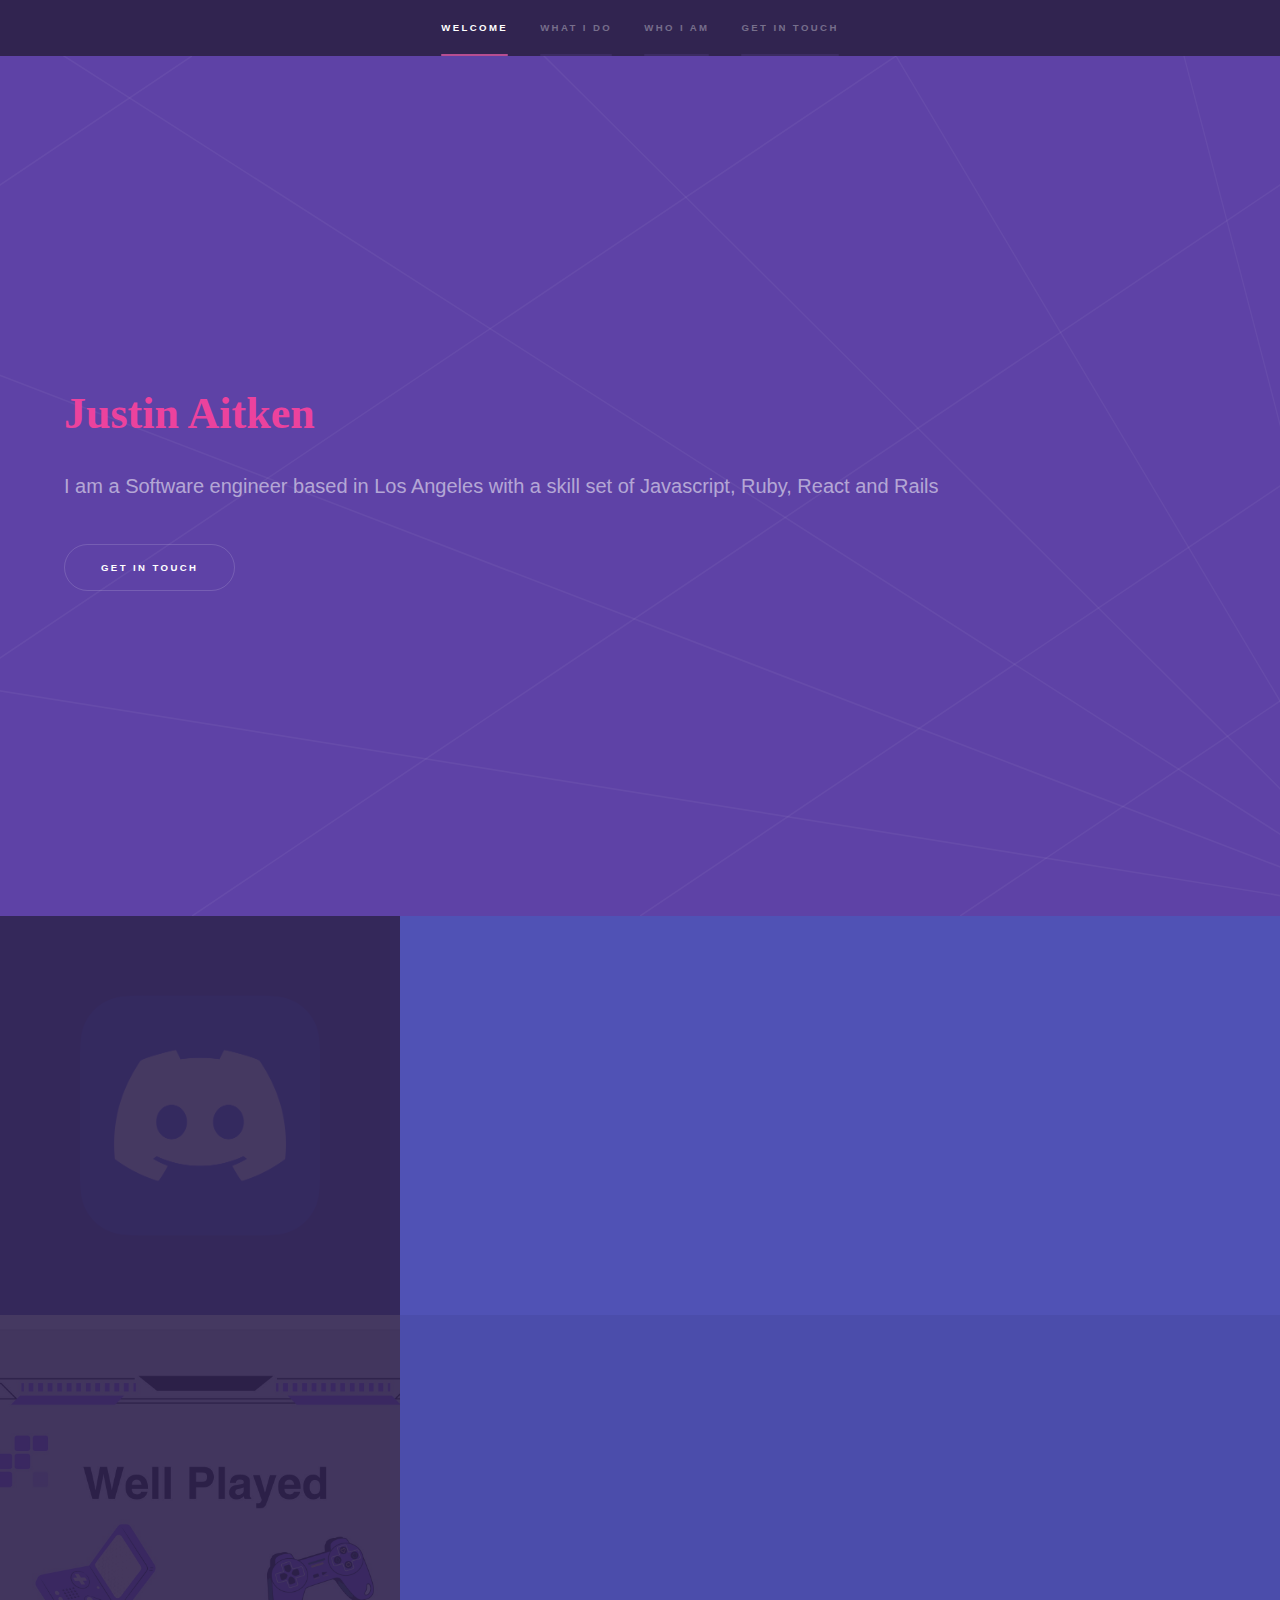
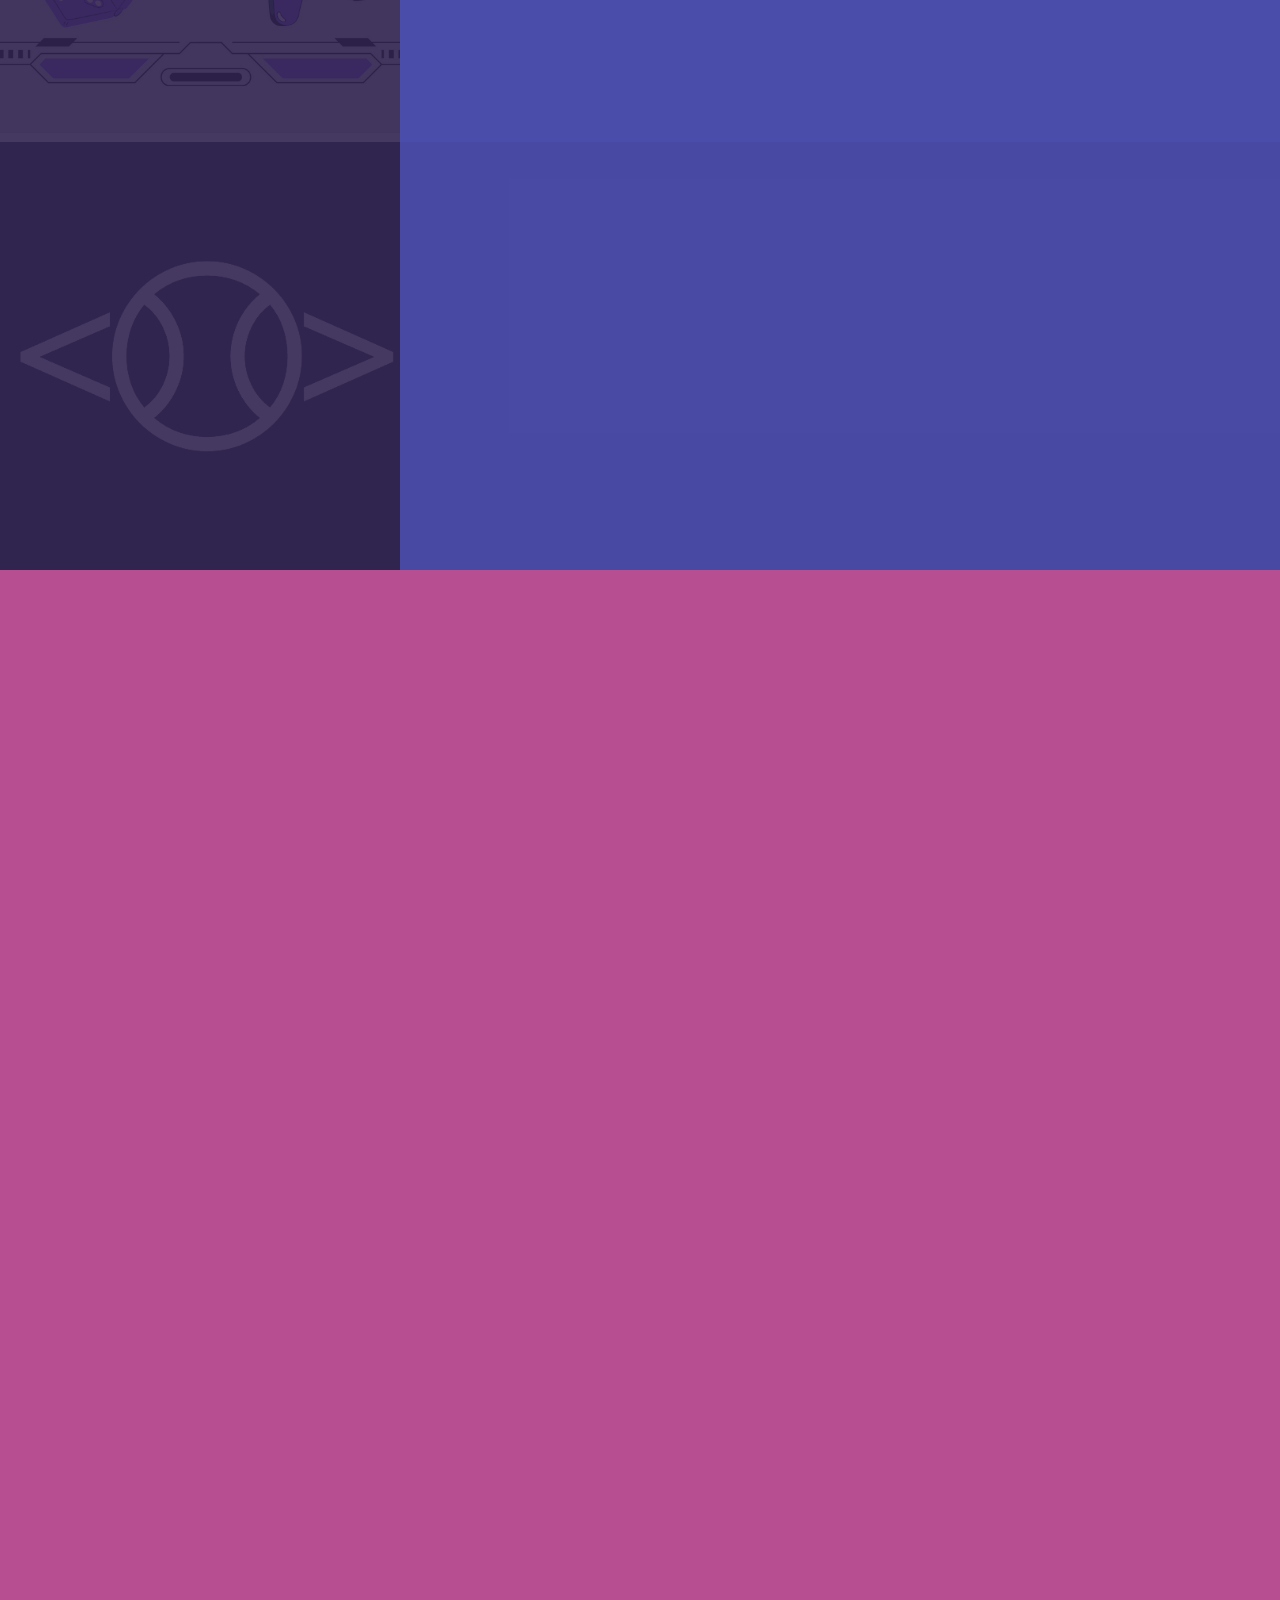
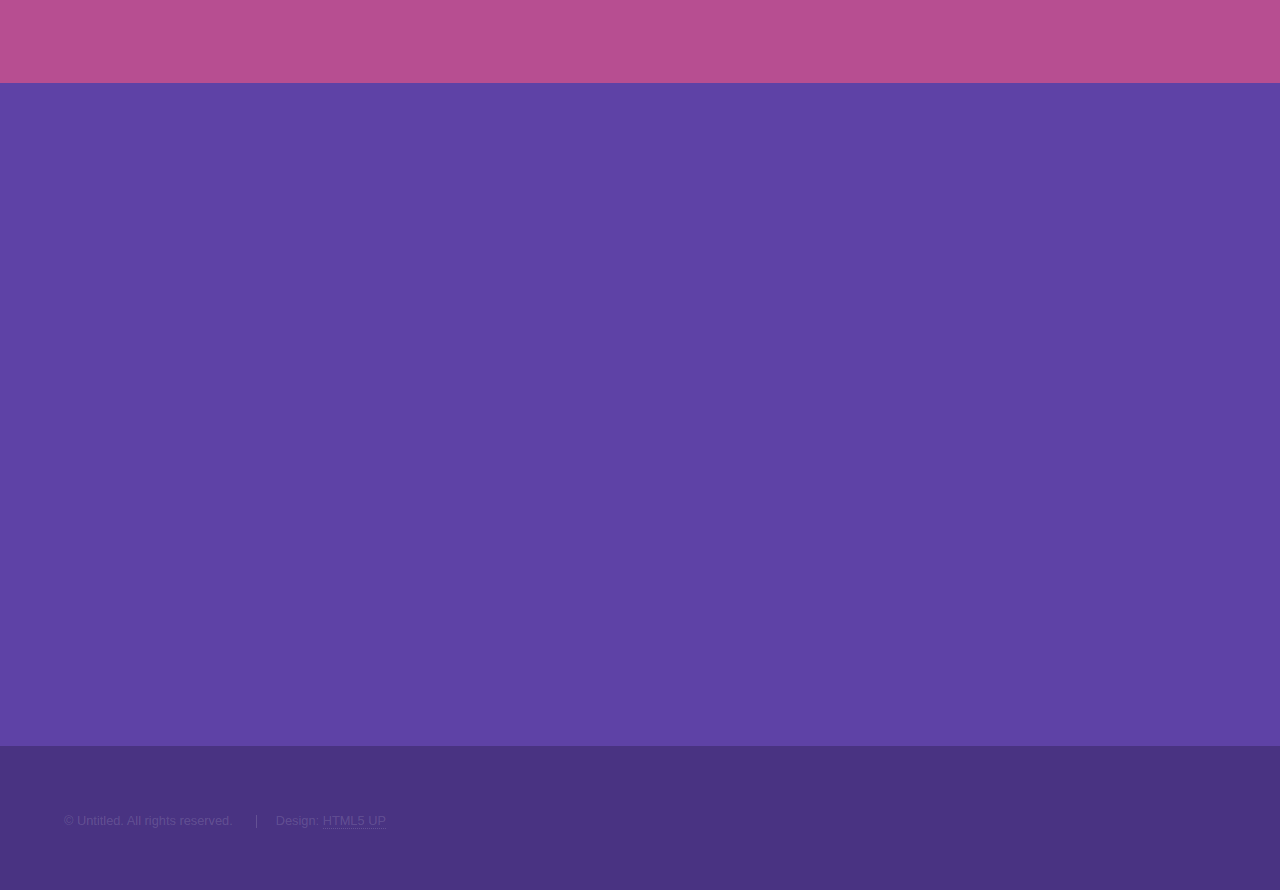
==== commit 00645421: "update index.html" ====
--- a/index.html
+++ b/index.html
@@ -56,7 +56,7 @@
 					<div class="inner">
 						<h2>Thiscord</h2>
 						<p>A discord clone made with React, Redux and Rails. Thiscord allows users to create severs
-							where other user can join chat with eachother in real time</p>
+							where other user can join chat with each other in real time</p>
 						<ul class="actions">
 							<li><a href="https://github.com/Cuponk/thiscord" class="button">GitHub</a></li>
 						</ul>
@@ -90,8 +90,8 @@
 					<div class="inner">
 						<h2>Comparator</h2>
 						<p>Comparator is a data analysis tool that allows users to search for any Major League Baseball
-							player and compare them to another with different stats to comapre with different options to
-							visualize those comparaisons.</p>
+							player and compare them to another with different stats to compare with different options to
+							visualize those comparisons.</p>
 						<ul class="actions">
 							<li><a href="https://github.com/Cuponk/comparator-app" class="button">GitHub</a></li>
 						</ul>
@@ -113,16 +113,17 @@
 					<section>
 						<span class="icon solid major fa-lightbulb"></span>
 						<h3>How I started</h3>
-						<p>The perverbial lightbulb went off when in 4th grade I built a minecraft server so that me and
-							my frinds could play together. I fell in love with the process and that passions went to the
-							next level in 7th grade when I built my own computer which I still use to this day.</p>
+						<p>The preverbal lightbulb went off when in 4th grade I built a minecraft server so that my
+							friends and I could play together. I fell in love with the process and that passions went to
+							the next level in 7th grade when I built my own computer which I still use to this day.</p>
 					</section>
 					<section>
 						<span class="icon solid major fa-graduation-cap"></span>
 						<h3>Educational Background</h3>
 						<p> After taking some highschool and college classes, I decided to take a chance and join the
-							App Academy bootcamp to learn the technology thats being used today and jump start my career
-							as a softeware engineer.</p>
+							App Academy boot camp to learn the technology thats being used today and jump start my
+							career
+							as a software engineer.</p>
 					</section>
 					<section>
 						<span class="icon solid major fa-code"></span>
@@ -136,8 +137,8 @@
 						<span class="icon solid major fa-desktop"></span>
 						<h3>Projects and Collaborations</h3>
 						<p>
-							During my time at App Acadmey, I have worked on different projects eaching using different
-							tech Stacks. One project I am excited about is a Discord clone where users can chat with
+							During my time at App Academy, I have worked on different projects each using different
+							tech stacks. One project I am excited about is a Discord clone where users can chat with
 							each other in real time.</p>
 					</section>
 					<section>
@@ -146,7 +147,7 @@
 						<p> In this ever-evolving field, staying up-to-date is crucial. I am continuously looking to
 							expand my skill set through online courses, open-source contributions, and attending tech
 							meet-ups. I am an active member of several coding communities, where I both learn from and
-							mentor aspiring developers..</p>
+							mentor aspiring developers.</p>
 					</section>
 					<section>
 						<span class="icon solid major fa-heart"></span>
@@ -171,6 +172,27 @@
 					think I'd be a good fit for.</p>
 				<div class="split style1">
 					<section>
+						<form method="post" action="#">
+							<div class="fields">
+								<div class="field half">
+									<label for="name">Name</label>
+									<input type="text" name="name" id="name" />
+								</div>
+								<div class="field half">
+									<label for="email">Email</label>
+									<input type="text" name="email" id="email" />
+								</div>
+								<div class="field">
+									<label for="message">Message</label>
+									<textarea name="message" id="message" rows="5"></textarea>
+								</div>
+							</div>
+							<ul class="actions">
+								<li><a href="" class="button submit">Send Message</a></li>
+							</ul>
+						</form>
+					</section>
+					<section>
 						<ul class="contact">
 							<li>
 								<h3>City</h3>
@@ -183,9 +205,9 @@
 							<li>
 								<h3>Social</h3>
 								<ul class="icons">
-									<li><a href="https://github.com/Cuponk" class="icon brands fa-github"><span class="label">GitHub</span></a>
+									<li><a href="#" class="icon brands fa-github"><span class="label">GitHub</span></a>
 									</li>
-									<li><a href="https://www.linkedin.com/in/justin-aitken-bb9272212/" class="icon brands fa-linkedin-in"><span
+									<li><a href="#" class="icon brands fa-linkedin-in"><span
 												class="label">LinkedIn</span></a></li>
 								</ul>
 							</li>
@@ -218,4 +240,4 @@
 
 </body>
 
-</html>
+</html>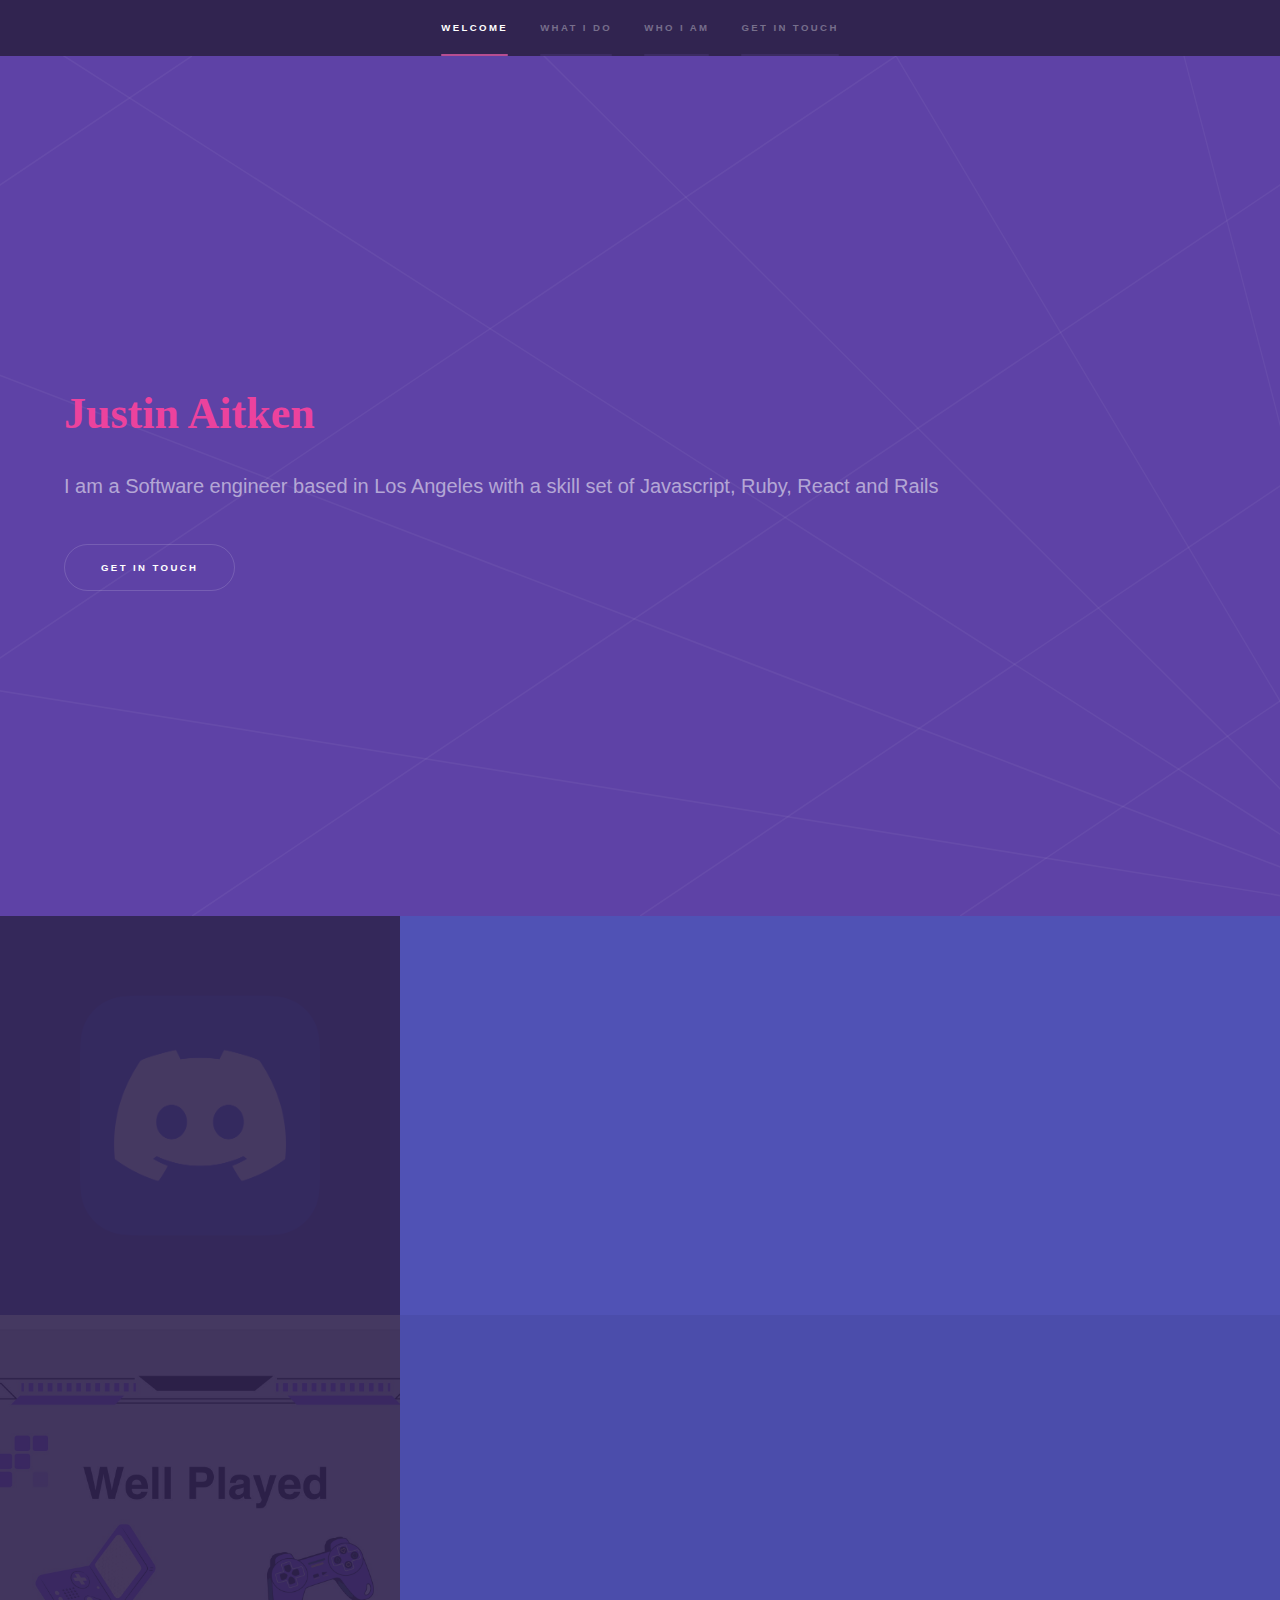
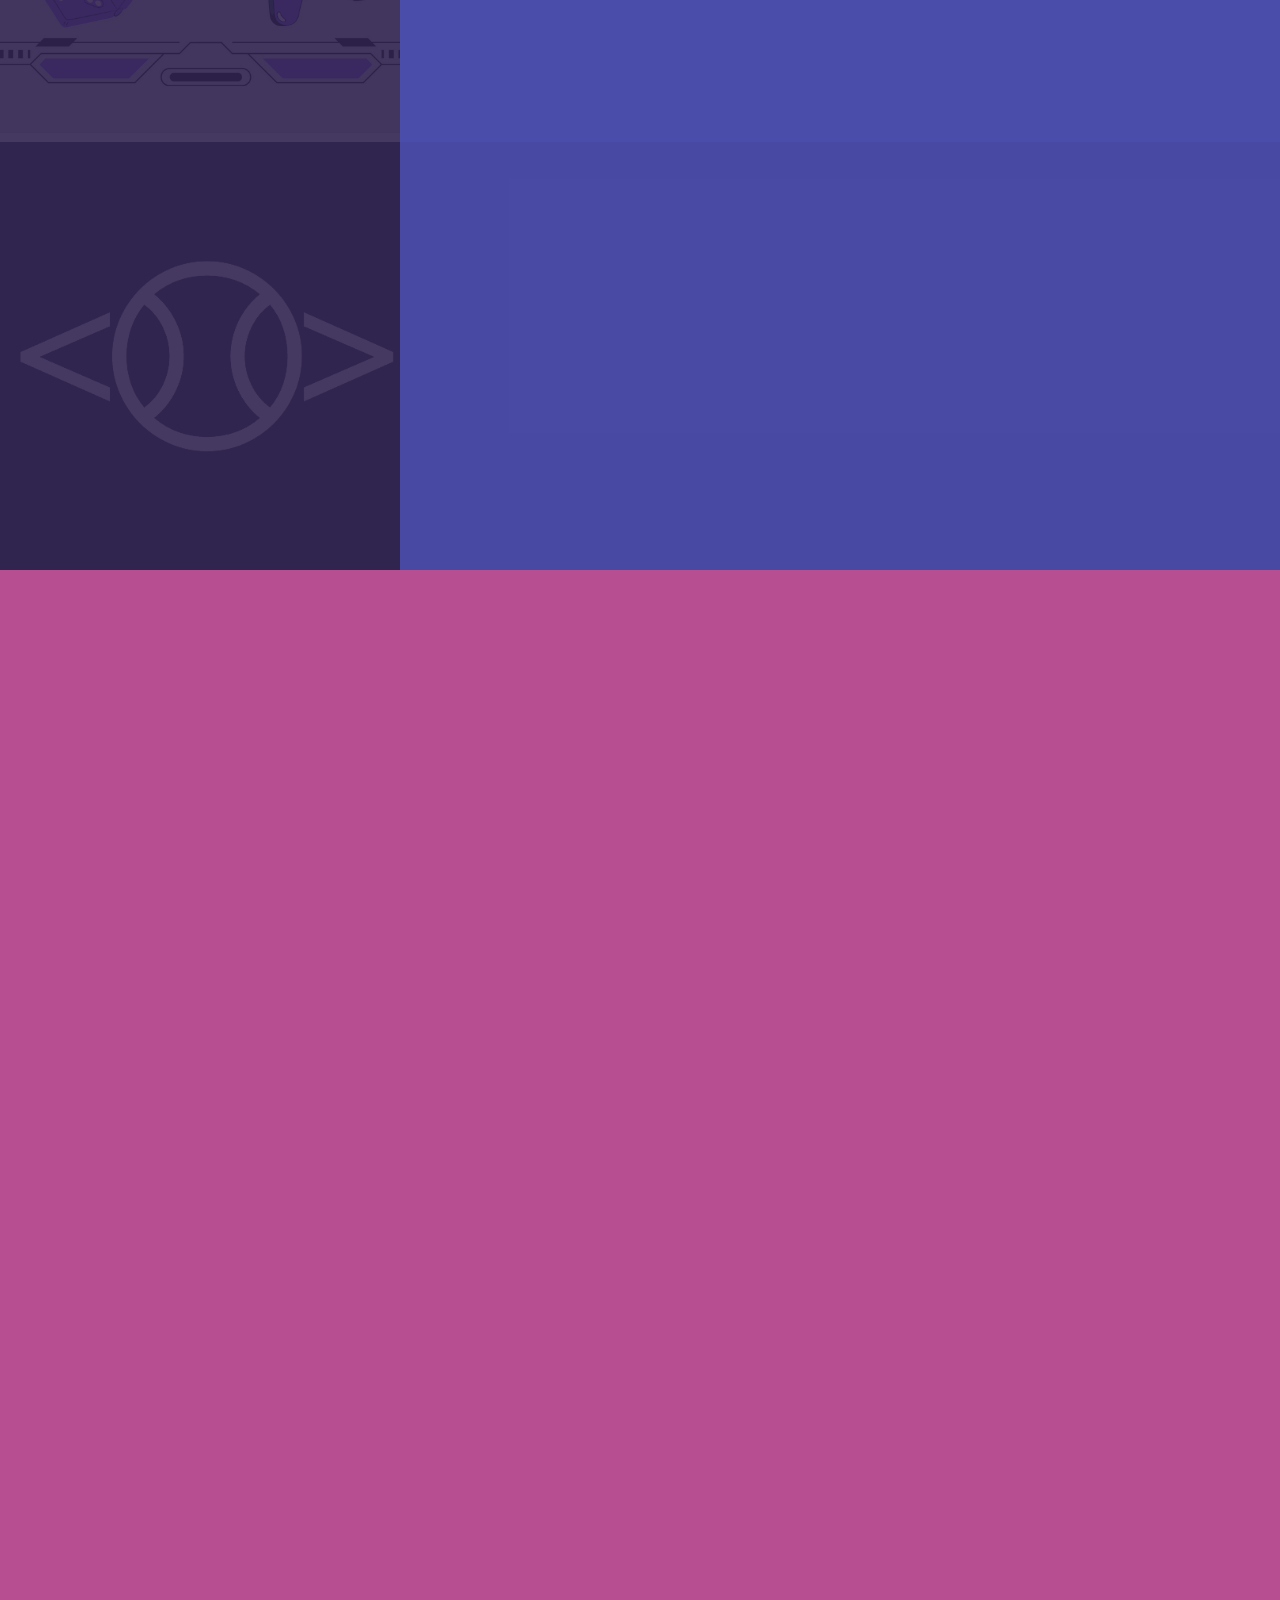
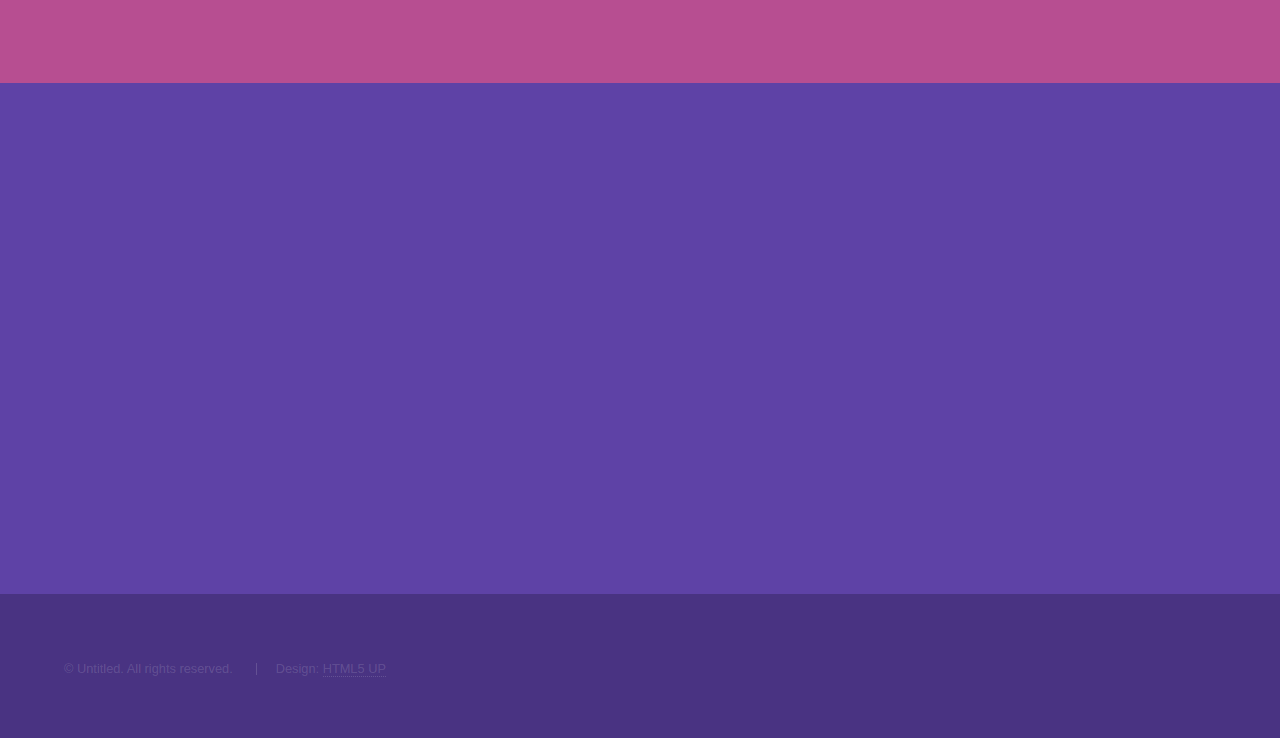
==== commit 435fdee8: "Merge branch 'main' of https://github.com/Cuponk/portfolio" ====
--- a/index.html
+++ b/index.html
@@ -172,27 +172,6 @@
 					think I'd be a good fit for.</p>
 				<div class="split style1">
 					<section>
-						<form method="post" action="#">
-							<div class="fields">
-								<div class="field half">
-									<label for="name">Name</label>
-									<input type="text" name="name" id="name" />
-								</div>
-								<div class="field half">
-									<label for="email">Email</label>
-									<input type="text" name="email" id="email" />
-								</div>
-								<div class="field">
-									<label for="message">Message</label>
-									<textarea name="message" id="message" rows="5"></textarea>
-								</div>
-							</div>
-							<ul class="actions">
-								<li><a href="" class="button submit">Send Message</a></li>
-							</ul>
-						</form>
-					</section>
-					<section>
 						<ul class="contact">
 							<li>
 								<h3>City</h3>
@@ -205,9 +184,9 @@
 							<li>
 								<h3>Social</h3>
 								<ul class="icons">
-									<li><a href="#" class="icon brands fa-github"><span class="label">GitHub</span></a>
+									<li><a href="https://github.com/Cuponk" class="icon brands fa-github"><span class="label">GitHub</span></a>
 									</li>
-									<li><a href="#" class="icon brands fa-linkedin-in"><span
+									<li><a href="https://www.linkedin.com/in/justin-aitken-bb9272212/" class="icon brands fa-linkedin-in"><span
 												class="label">LinkedIn</span></a></li>
 								</ul>
 							</li>
@@ -240,4 +219,4 @@
 
 </body>
 
-</html>+</html>
